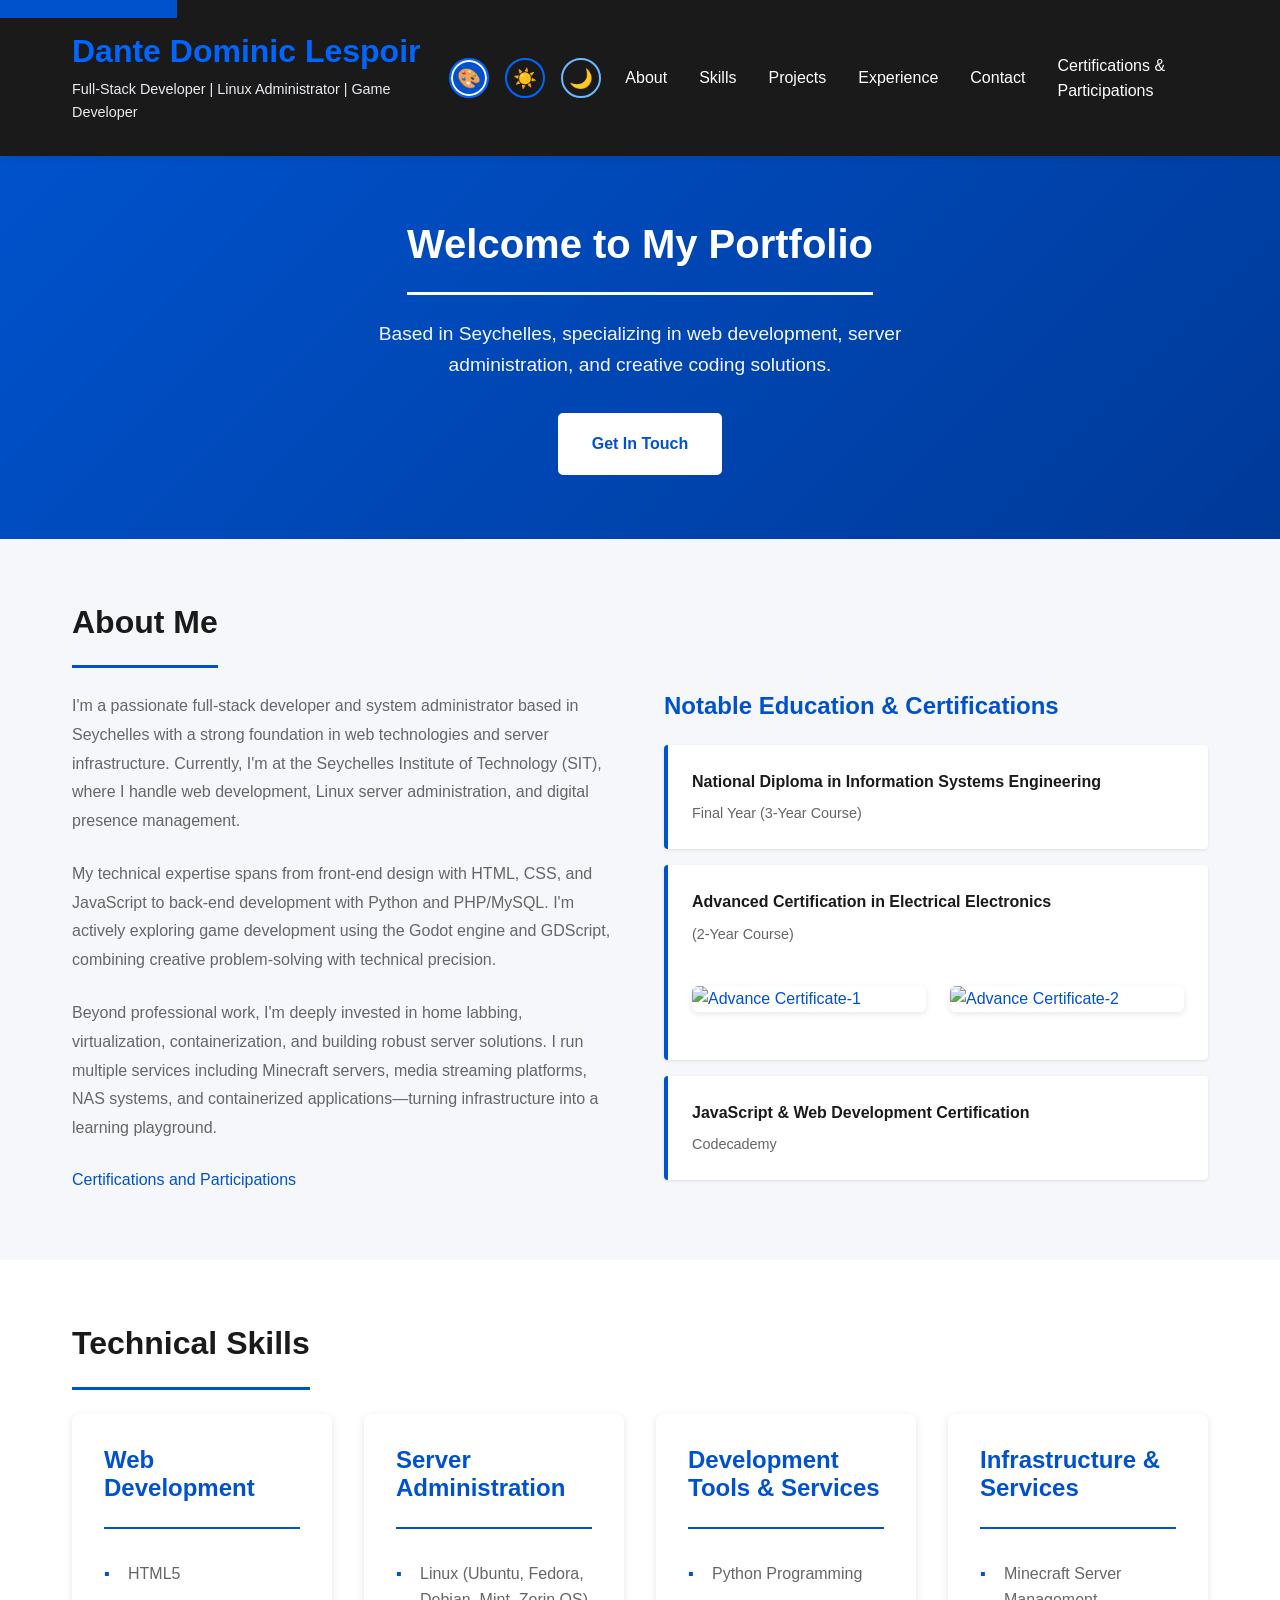
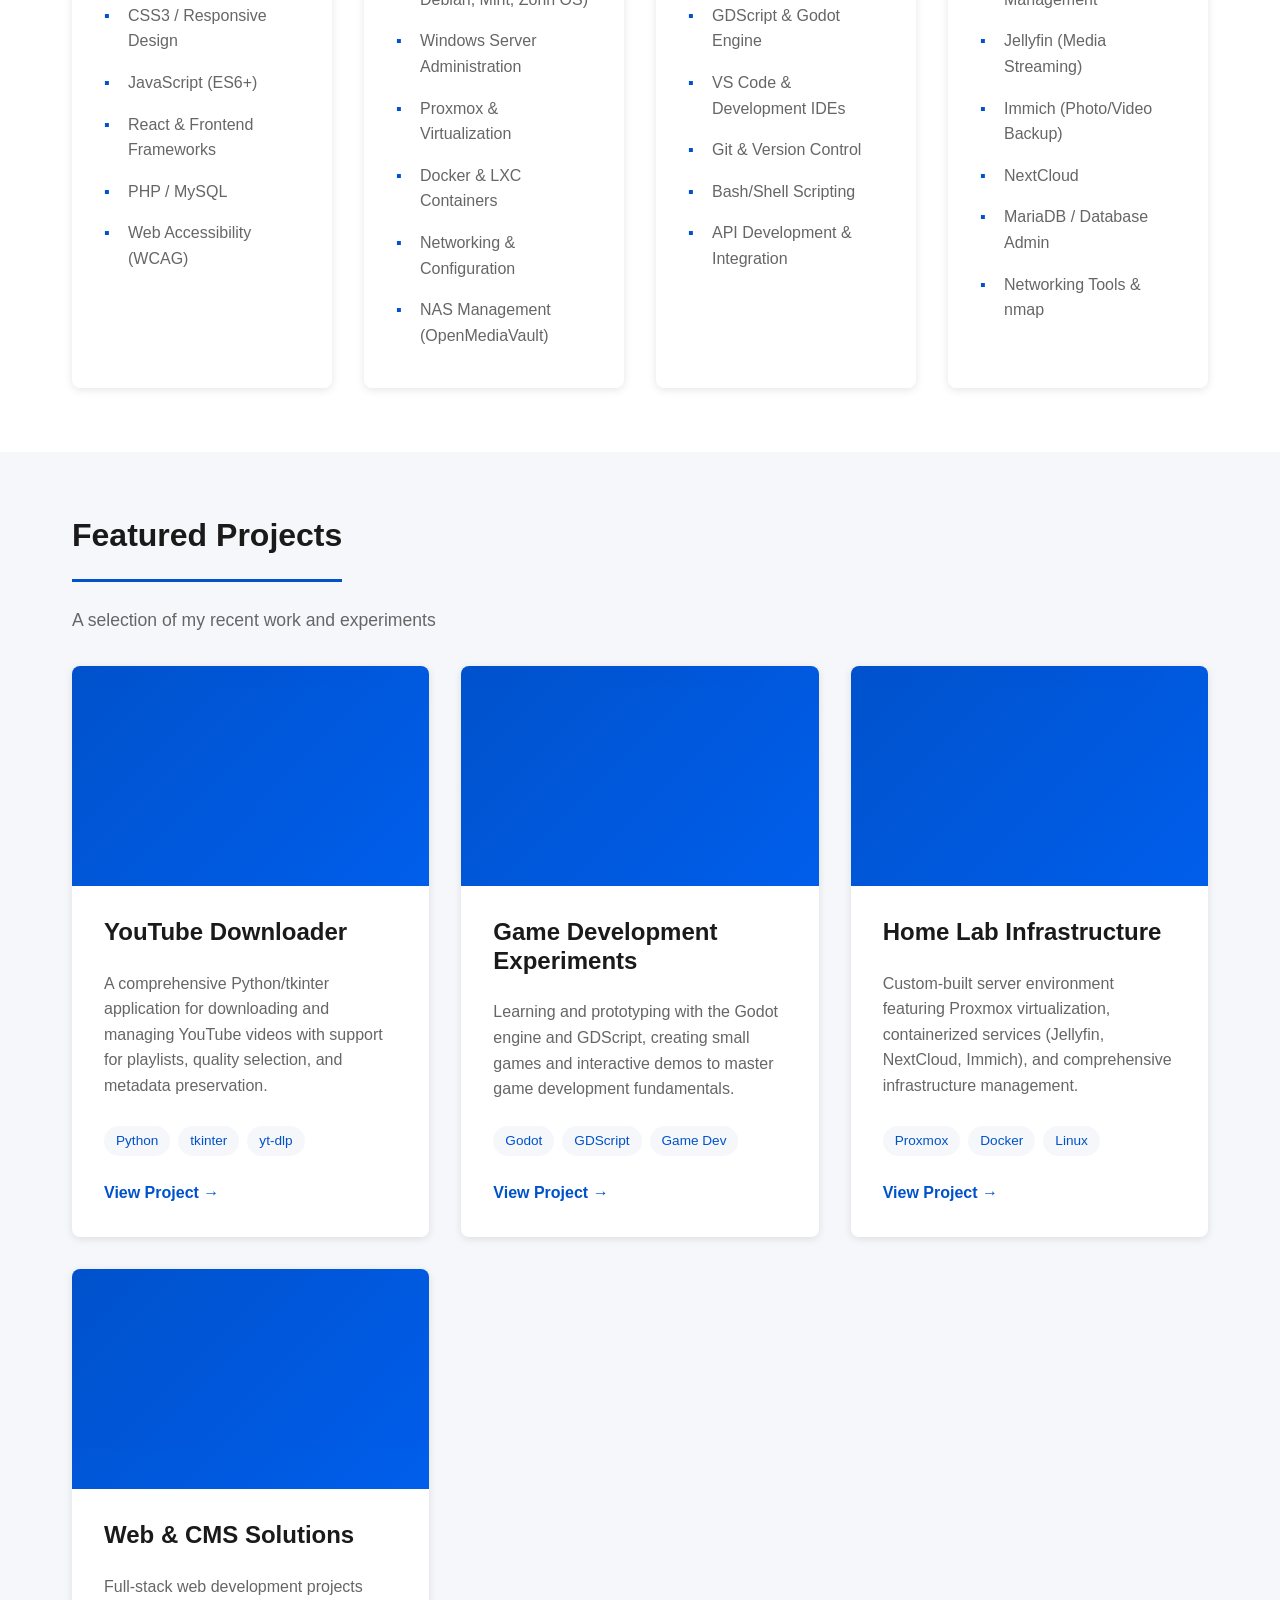
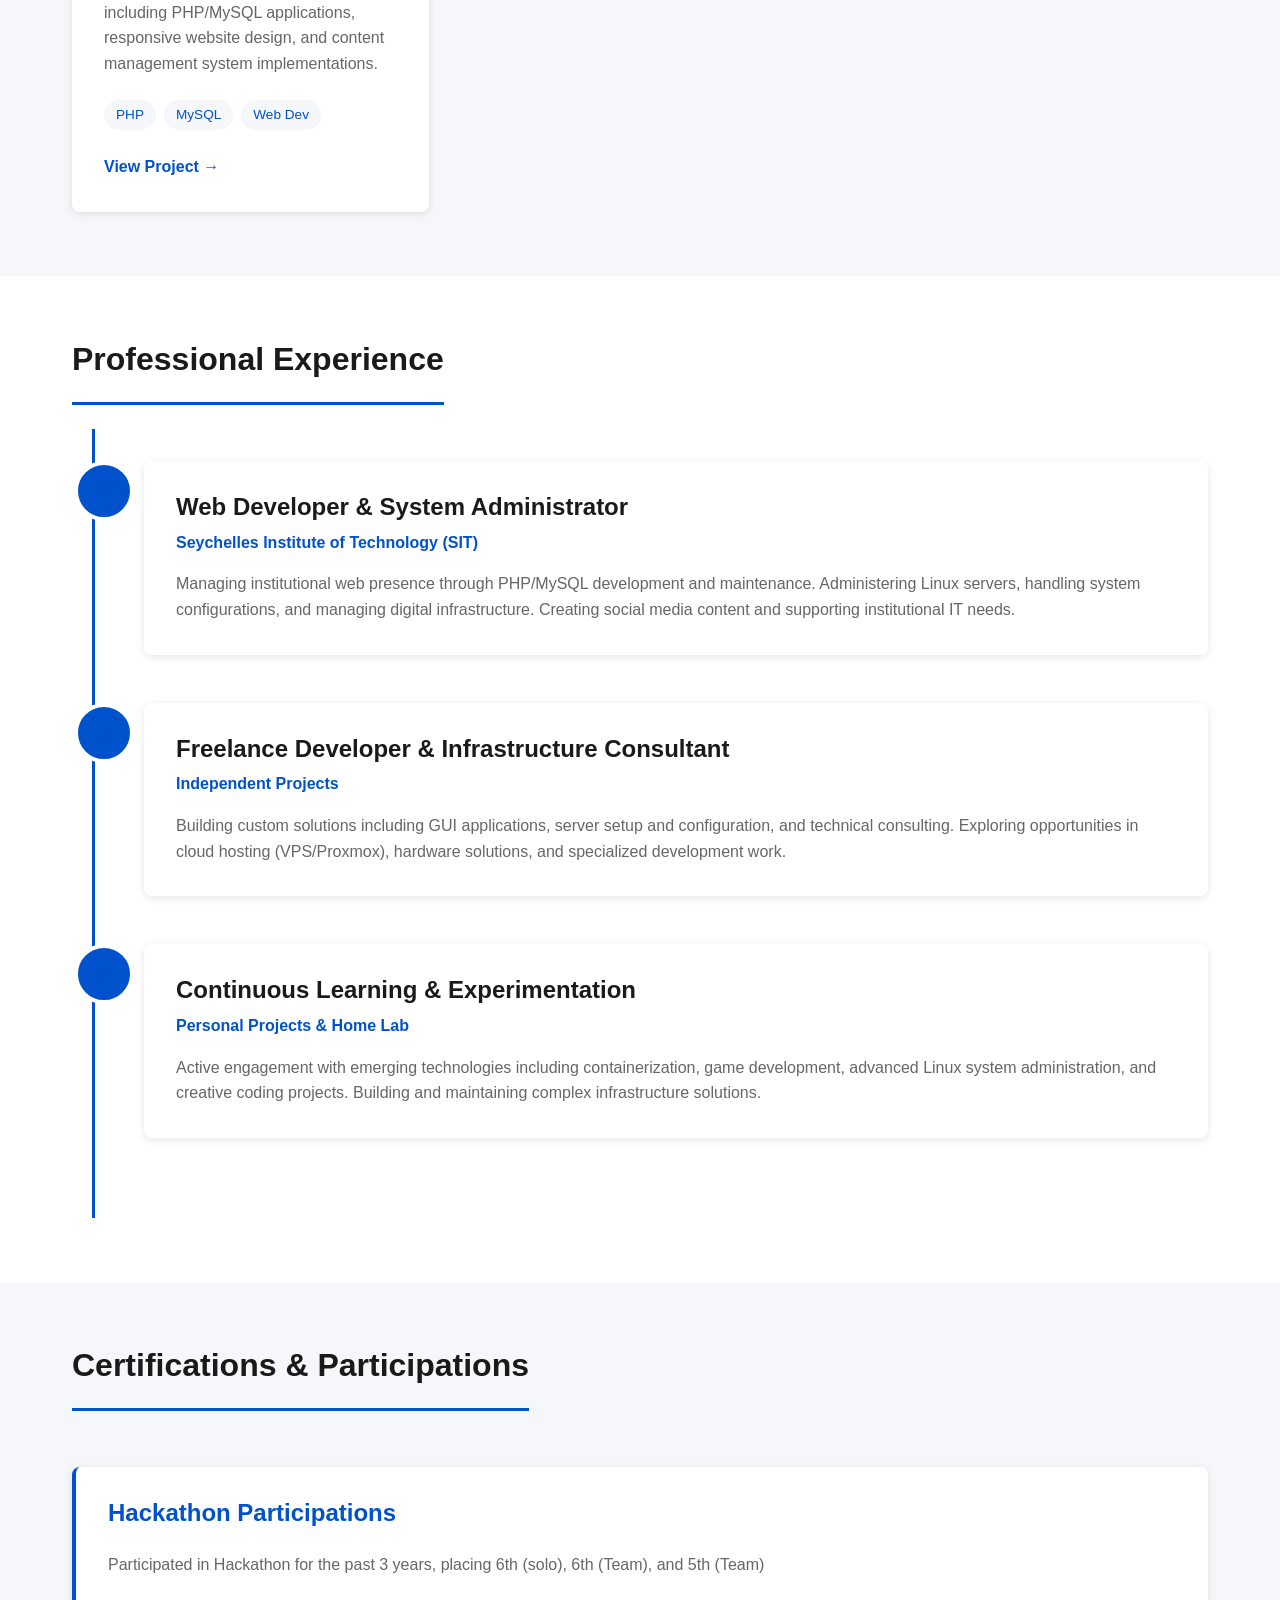
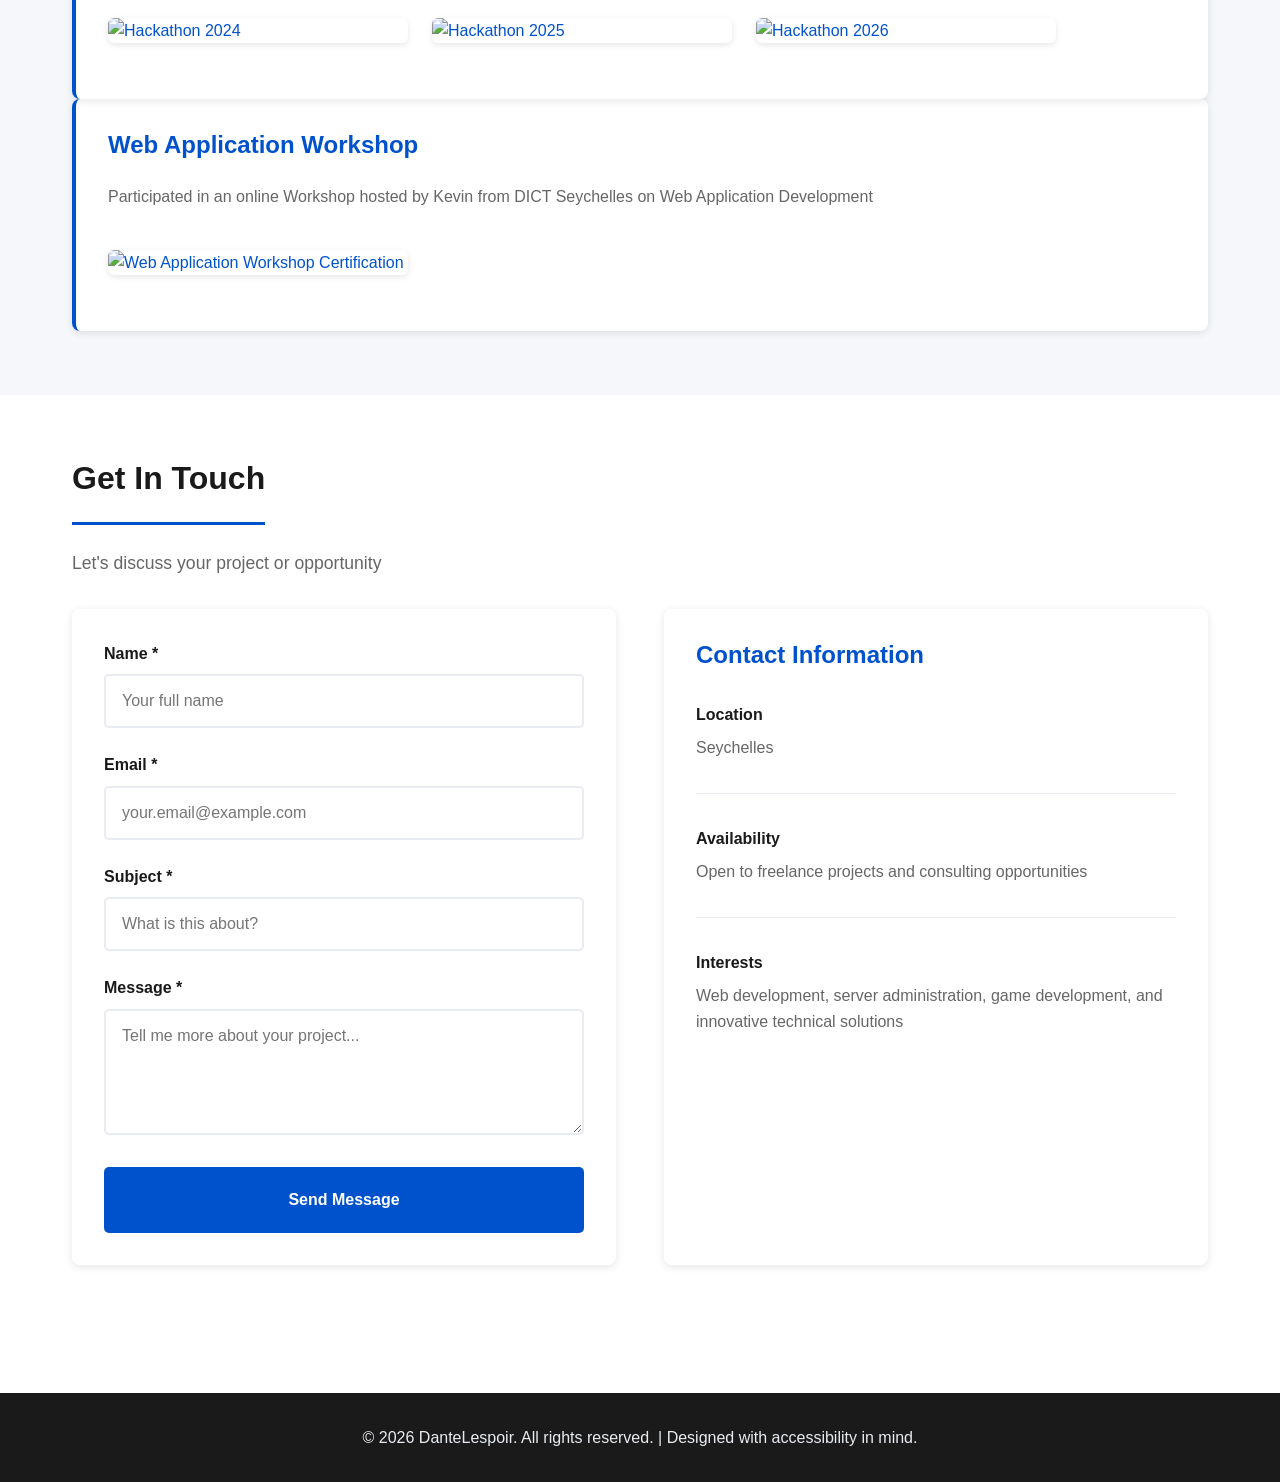
==== index.html @ 60e08147 "v3.3" ====
<!DOCTYPE html>
<html lang="en">

<head>
    <meta charset="UTF-8">
    <meta name="viewport" content="width=device-width, initial-scale=1.0">
    <meta name="description"
        content="Dante's Portfolio - Full-Stack Developer, Linux System Administrator, and Game Developer based in Seychelles">
    <meta name="theme-color" content="#0052CC">
    <title>Dante - Full-Stack Developer & System Administrator</title>
    <link rel="stylesheet" href="styles.css">
</head>

<body>
    <!-- Skip to main content link for accessibility -->
    <a href="#main-content" class="skip-to-main">Skip to main content</a>

    <header role="banner">
        <div class="header-container">
            <div class="logo-section">
                <h1>Dante Dominic Lespoir</h1>
                <p class="tagline">Full-Stack Developer | Linux Administrator | Game Developer</p>
            </div>
            
            <!-- Theme Switcher -->
            <div class="theme-switcher" role="group" aria-label="Theme switcher">
                <button class="theme-btn" data-theme="default" aria-label="Default theme" title="Default Theme">
                    🎨
                </button>
                <button class="theme-btn" data-theme="light" aria-label="Light theme" title="Light Theme">
                    ☀️
                </button>
                <button class="theme-btn" data-theme="dark" aria-label="Dark theme" title="Dark Theme">
                    🌙
                </button>
            </div>
            
            <nav role="navigation" aria-label="Main navigation">
                <button class="menu-toggle" aria-label="Toggle navigation menu" aria-expanded="false">
                    <span></span>
                    <span></span>
                    <span></span>
                </button>
                <ul class="nav-menu">
                    <li><a href="#about">About</a></li>
                    <li><a href="#skills">Skills</a></li>
                    <li><a href="#projects">Projects</a></li>
                    <li><a href="#experience">Experience</a></li>
                    <li><a href="#contact">Contact</a></li>
                    <li><a href="#c&p">Certifications & Participations</a></li>
                </ul>
            </nav>
        </div>
    </header>

    <main id="main-content" role="main">
        <!-- Hero Section -->
        <div>

            <section class="hero" aria-labelledby="hero-title">
                <!-- <div class="project-placeholder"><video src="/media/IMG_3151.mp4" autoplay muted loop></video></div> -->
                <div class="hero-content">
                    <h2 id="hero-title">Welcome to My Portfolio</h2>
                    <p>Based in Seychelles, specializing in web development, server administration, and creative coding
                        solutions.</p>
                    <a href="#contact" class="cta-button">Get In Touch</a>
                </div>
            </section>
        </div>

        <!-- About Section -->
        <section id="about" class="content-section" aria-labelledby="about-title">
            <div class="container">
                <h2 id="about-title">About Me</h2>
                <div class="about-grid">
                    <div class="about-text">
                        <p>
                            I'm a passionate full-stack developer and system administrator based in Seychelles with a
                            strong foundation in web technologies and server infrastructure. Currently, I'm at the
                            Seychelles Institute of Technology (SIT), where I handle web development, Linux server
                            administration, and digital presence management.
                        </p>

                        <p>
                            My technical expertise spans from front-end design with HTML, CSS, and JavaScript to
                            back-end development with Python and PHP/MySQL. I'm actively exploring game development
                            using the Godot engine and GDScript, combining creative problem-solving with technical
                            precision.
                        </p>
                        <p>
                            Beyond professional work, I'm deeply invested in home labbing, virtualization,
                            containerization, and building robust server solutions. I run multiple services including
                            Minecraft servers, media streaming platforms, NAS systems, and containerized
                            applications—turning infrastructure into a learning playground.
                        </p>

                        <a href="#c&p">Certifications and Participations </a>

                    </div>
                    <div class="credentials">
                        <h3>Notable Education & Certifications</h3>
                        <ul class="credential-list">
                            <li>
                                <span class="credential-title">National Diploma in Information Systems
                                    Engineering</span>
                                <span class="credential-status">Final Year (3-Year Course)</span>
                            </li>
                            <li>
                                <span class="credential-title">Advanced Certification in Electrical Electronics</span>
                                <span class="credential-status">(2-Year Course)</span>
                                <div class="credential-images">

                                    <a href="../Profolio//assets/Advance Certificate Electrical Electronics-1.png" target="_blank"><img
                                            src="../Profolio//assets/Advance Certificate Electrical Electronics-1.png"
                                            alt="Advance Certificate-1" class="credential-logo"></a>
                                    <a href="../Profolio//assets/Advance Certificate Electrical Electronics-2.png" target="_blank"><img
                                            src="../Profolio//assets/Advance Certificate Electrical Electronics-2.png"
            
                                            alt="Advance Certificate-2" class="credential-logo"></a>
                                </div>

                            </li>
                            <li>
                                <span class="credential-title">JavaScript & Web Development Certification</span>
                                <span class="credential-provider">Codecademy</span>

                            </li>
                        </ul>
                    </div>
                </div>
            </div>
        </section>

        <!-- Skills Section -->
        <section id="skills" class="content-section skills-section" aria-labelledby="skills-title">
            <div class="container">
                <h2 id="skills-title">Technical Skills</h2>
                <div class="skills-grid">
                    <div class="skill-category">
                        <h3>Web Development</h3>
                        <ul class="skill-list">
                            <li>HTML5</li>
                            <li>CSS3 / Responsive Design</li>
                            <li>JavaScript (ES6+)</li>
                            <li>React & Frontend Frameworks</li>
                            <li>PHP / MySQL</li>
                            <li>Web Accessibility (WCAG)</li>
                        </ul>
                    </div>
                    <div class="skill-category">
                        <h3>Server Administration</h3>
                        <ul class="skill-list">
                            <li>Linux (Ubuntu, Fedora, Debian, Mint, Zorin OS)</li>
                            <li>Windows Server Administration</li>
                            <li>Proxmox & Virtualization</li>
                            <li>Docker & LXC Containers</li>
                            <li>Networking & Configuration</li>
                            <li>NAS Management (OpenMediaVault)</li>
                        </ul>
                    </div>
                    <div class="skill-category">
                        <h3>Development Tools & Services</h3>
                        <ul class="skill-list">
                            <li>Python Programming</li>
                            <li>GDScript & Godot Engine</li>
                            <li>VS Code & Development IDEs</li>
                            <li>Git & Version Control</li>
                            <li>Bash/Shell Scripting</li>
                            <li>API Development & Integration</li>
                        </ul>
                    </div>
                    <div class="skill-category">
                        <h3>Infrastructure & Services</h3>
                        <ul class="skill-list">
                            <li>Minecraft Server Management</li>
                            <li>Jellyfin (Media Streaming)</li>
                            <li>Immich (Photo/Video Backup)</li>
                            <li>NextCloud</li>
                            <li>MariaDB / Database Admin</li>
                            <li>Networking Tools & nmap</li>
                        </ul>
                    </div>
                </div>
            </div>


        </section>

        <!-- Projects Section -->
        <section id="projects" class="content-section" aria-labelledby="projects-title">
            <div class="container">
                <h2 id="projects-title">Featured Projects</h2>
                <p class="section-subtitle">A selection of my recent work and experiments</p>
                <div class="project-grid">
                    <article class="project-card">
                        <div class="project-image">
                            <div class="project-placeholder"><video src="../Profolio/media/youtube_downloader (1).mp4" autoplay
                                    muted loop></video></div>
                        </div>
                        <div class="project-content">
                            <h3>YouTube Downloader</h3>
                            <p class="project-description">A comprehensive Python/tkinter application for downloading
                                and managing YouTube videos with support for playlists, quality selection, and metadata
                                preservation.</p>
                            <div class="project-tags">
                                <span class="tag">Python</span>
                                <span class="tag">tkinter</span>
                                <span class="tag">yt-dlp</span>
                            </div>
                            <a href="project-youtube-downloader.html" class="project-link">View Project →</a>
                        </div>
                    </article>

                    <article class="project-card">
                        <div class="project-image">
                            <div class="project-placeholder"><video src="../Profolio/media/godot (1).mp4" autoplay muted
                                    loop></video></div>
                        </div>
                        <div class="project-content">
                            <h3>Game Development Experiments</h3>
                            <p class="project-description">Learning and prototyping with the Godot engine and GDScript,
                                creating small games and interactive demos to master game development fundamentals.</p>
                            <div class="project-tags">
                                <span class="tag">Godot</span>
                                <span class="tag">GDScript</span>
                                <span class="tag">Game Dev</span>
                            </div>
                            <a href="project-game-development.html" class="project-link">View Project →</a>
                        </div>
                    </article>

                    <article class="project-card">
                        <div class="project-image">
                            <div class="project-placeholder"><video src="../Profolio/media/IMG_3151.mp4" autoplay muted
                                    loop></video></div>
                        </div>
                        <div class="project-content">
                            <h3>Home Lab Infrastructure</h3>
                            <p class="project-description">Custom-built server environment featuring Proxmox
                                virtualization, containerized services (Jellyfin, NextCloud, Immich), and comprehensive
                                infrastructure management.</p>
                            <div class="project-tags">
                                <span class="tag">Proxmox</span>
                                <span class="tag">Docker</span>
                                <span class="tag">Linux</span>
                            </div>
                            <a href="project-homelab.html" class="project-link">View Project →</a>
                        </div>
                    </article>

                    <article class="project-card">
                        <div class="project-image">
                            <div class="project-placeholder"><video src="../Profolio/media/Programming Final Unit Project (1).mp4"
                                    autoplay muted loop></video></div>
                        </div>
                        <div class="project-content">
                            <h3>Web & CMS Solutions</h3>
                            <p class="project-description">Full-stack web development projects including PHP/MySQL
                                applications, responsive website design, and content management system implementations.
                            </p>
                            <div class="project-tags">
                                <span class="tag">PHP</span>
                                <span class="tag">MySQL</span>
                                <span class="tag">Web Dev</span>
                            </div>
                            <a href="project-web-solutions.html" class="project-link">View Project →</a>
                        </div>
                    </article>
                </div>
            </div>
        </section>

        <!-- Experience Section -->
        <section id="experience" class="content-section experience-section" aria-labelledby="experience-title">
            <div class="container">
                <h2 id="experience-title">Professional Experience</h2>
                <div class="experience-timeline">
                    <div class="experience-item">
                        <div class="experience-marker"></div>
                        <div class="experience-content">
                            <h3>Web Developer & System Administrator</h3>
                            <p class="experience-org">Seychelles Institute of Technology (SIT)</p>
                            <p class="experience-description">
                                Managing institutional web presence through PHP/MySQL development and maintenance.
                                Administering Linux servers, handling system configurations, and managing digital
                                infrastructure. Creating social media content and supporting institutional IT needs.
                            </p>
                        </div>
                    </div>
                    <div class="experience-item">
                        <div class="experience-marker"></div>
                        <div class="experience-content">
                            <h3>Freelance Developer & Infrastructure Consultant</h3>
                            <p class="experience-org">Independent Projects</p>
                            <p class="experience-description">
                                Building custom solutions including GUI applications, server setup and configuration,
                                and technical consulting. Exploring opportunities in cloud hosting (VPS/Proxmox),
                                hardware solutions, and specialized development work.
                            </p>
                        </div>
                    </div>
                    <div class="experience-item">
                        <div class="experience-marker"></div>
                        <div class="experience-content">
                            <h3>Continuous Learning & Experimentation</h3>
                            <p class="experience-org">Personal Projects & Home Lab</p>
                            <p class="experience-description">
                                Active engagement with emerging technologies including containerization, game
                                development, advanced Linux system administration, and creative coding projects.
                                Building and maintaining complex infrastructure solutions.
                            </p>
                        </div>
                    </div>
                </div>
            </div>
        </section>

        <section id="c&p" class="content-section" aria-labelledby="cert-title">
            <div class="container">
                <h2 id="cert-title">Certifications & Participations</h2>
                <div class="credentials-section">
                    <div class="credential-item">
                        <h3>Hackathon Participations</h3>
                        <p class="credential-description">Participated in Hackathon for the past 3 years, placing 6th (solo), 6th (Team), and 5th (Team)</p>
                        <div class="credential-images-grid">
                            <a href="../Profolio/assets/Hackathon-1.png" target="_blank"><img
                                    src="../Profolio/assets/Hackathon-1.png" alt="Hackathon 2024" class="credential-logo"></a>
                            <a href="../Profolio/assets/Hackathon-2.png" target="_blank"><img
                                    src="../Profolio/assets/Hackathon-2.png" alt="Hackathon 2025" class="credential-logo"></a>
                            <a href="../Profolio/assets/Hackathon-3.png" target="_blank"><img 
                                rc="../Profolio/assets/Hackathon-3.png" alt="Hackathon 2026" class="credential-logo"></a>

                        </div>
                        </div>
                    </div>

                    <div class="credential-item">
                        <h3>Web Application Workshop</h3>
                        <p class="credential-description">Participated in an online Workshop hosted by Kevin from DICT Seychelles on Web Application Development</p>
                        <div class="credential-images-grid">
                            <a href="../Profolio/assets/Dante DICT.png" target="_blank"><img src="../Profolio/assets/Dante DICT.png" alt="Web Application Workshop Certification" class="credential-logo"></a>
                            
                        </div>
                    </div>
                </div>
            </div>
        </section>


        <!-- Contact Section -->
        <section id="contact" class="content-section contact-section" aria-labelledby="contact-title">
            <div class="container">
                <h2 id="contact-title">Get In Touch</h2>
                <p class="section-subtitle">Let's discuss your project or opportunity</p>
                <div class="contact-content">
                    <form class="contact-form" action="#" method="POST" aria-label="Contact form">
                        <div class="form-group">
                            <label for="name">Name <span aria-label="required">*</span></label>
                            <input type="text" id="name" name="name" required aria-required="true"
                                placeholder="Your full name">
                        </div>
                        <div class="form-group">
                            <label for="email">Email <span aria-label="required">*</span></label>
                            <input type="email" id="email" name="email" required aria-required="true"
                                placeholder="your.email@example.com">
                        </div>
                        <div class="form-group">
                            <label for="subject">Subject <span aria-label="required">*</span></label>
                            <input type="text" id="subject" name="subject" required aria-required="true"
                                placeholder="What is this about?">
                        </div>
                        <div class="form-group">
                            <label for="message">Message <span aria-label="required">*</span></label>
                            <textarea id="message" name="message" rows="5" required aria-required="true"
                                placeholder="Tell me more about your project..."></textarea>
                        </div>
                        <button type="submit" class="submit-button" aria-label="Send message">Send Message</button>
                    </form>
                    <div class="contact-info">
                        <h3>Contact Information</h3>
                        <div class="contact-item">
                            <span class="contact-label">Location</span>
                            <p>Seychelles</p>
                        </div>
                        <div class="contact-item">
                            <span class="contact-label">Availability</span>
                            <p>Open to freelance projects and consulting opportunities</p>
                        </div>
                        <div class="contact-item">
                            <span class="contact-label">Interests</span>
                            <p>Web development, server administration, game development, and innovative technical
                                solutions</p>
                        </div>
                    </div>
                </div>
            </div>
        </section>
    </main>

    <footer role="contentinfo">
        <div class="container">
            <p>&copy; 2026 DanteLespoir. All rights reserved. | Designed with accessibility in mind.</p>
        </div>
    </footer>

    <script src="script.js"></script>
</body>

</html>
---- styles.css ----
/* Color Scheme: White (70%), Blue (20%), Black (10%) */
:root {
    --color-white: #ffffff;
    --color-light-gray: #f5f7fa;
    --color-gray: #e8ecf1;
    --color-blue-primary: #0052CC;
    --color-blue-light: #0066FF;
    --color-blue-dark: #003a99;
    --color-black: #1a1a1a;
    --color-black-light: #333333;
    --color-text: #333333;
    --color-text-light: #666666;
    --color-accent: #0052CC;
    --color-border: #e8ecf1;
    --color-shadow: rgba(0, 0, 0, 0.1);
    
    /* Typography */
    --font-primary: -apple-system, BlinkMacSystemFont, 'Segoe UI', 'Roboto', 'Oxygen', 'Ubuntu', 'Cantarell', sans-serif;
    --font-mono: 'Courier New', monospace;
    
    /* Spacing */
    --spacing-xs: 0.5rem;
    --spacing-sm: 1rem;
    --spacing-md: 1.5rem;
    --spacing-lg: 2rem;
    --spacing-xl: 3rem;
    --spacing-xxl: 4rem;
    
    /* Sizing */
    --max-width: 1200px;
    
    /* Transitions */
    --transition: all 0.3s ease;
}

/* ============================================
   LIGHT THEME (White) - Explicit
   ============================================ */
[data-theme="light"] {
    --color-white: #ffffff;
    --color-light-gray: #f8f9fa;
    --color-gray: #e9ecef;
    --color-blue-primary: #0052CC;
    --color-blue-light: #0066FF;
    --color-blue-dark: #003a99;
    --color-black: #212529;
    --color-black-light: #495057;
    --color-text: #212529;
    --color-text-light: #6c757d;
    --color-accent: #0052CC;
    --color-border: #dee2e6;
    --color-shadow: rgba(0, 0, 0, 0.08);
}

/* ============================================
   DARK THEME (Black)
   ============================================ */
[data-theme="dark"] {
    --color-white: #1a1a1a;
    --color-light-gray: #2d2d2d;
    --color-gray: #3a3a3a;
    --color-blue-primary: #4d9fff;
    --color-blue-light: #6bbaff;
    --color-blue-dark: #0052CC;
    --color-black: #f5f5f5;
    --color-black-light: #e0e0e0;
    --color-text: #f5f5f5;
    --color-text-light: #b0b0b0;
    --color-accent: #4d9fff;
    --color-border: #404040;
    --color-shadow: rgba(0, 0, 0, 0.3);
}

/* Smooth theme transition */
* {
    transition: background-color 0.3s ease, color 0.3s ease, border-color 0.3s ease;
}

/* ============================================
   RESET & BASE STYLES
   ============================================ */

* {
    margin: 0;
    padding: 0;
    box-sizing: border-box;
}

html {
    scroll-behavior: smooth;
}

body {
    font-family: var(--font-primary);
    color: var(--color-text);
    background-color: var(--color-white);
    line-height: 1.6;
    font-size: 16px;
}

/* Accessibility */
.skip-to-main {
    position: absolute;
    top: -40px;
    left: 0;
    background: var(--color-blue-primary);
    color: white;
    padding: var(--spacing-sm);
    text-decoration: none;
    z-index: 100;
}

.skip-to-main:focus {
    top: 0;
}

/* ============================================
   TYPOGRAPHY
   ============================================ */

h1, h2, h3, h4, h5, h6 {
    color: var(--color-black);
    font-weight: 600;
    line-height: 1.2;
    margin-bottom: var(--spacing-md);
}

h1 {
    font-size: 2.5rem;
}

h2 {
    font-size: 2rem;
    border-bottom: 3px solid var(--color-blue-primary);
    padding-bottom: var(--spacing-md);
    display: inline-block;
}

h3 {
    font-size: 1.5rem;
}

h4 {
    font-size: 1.25rem;
}

p {
    margin-bottom: var(--spacing-md);
    color: var(--color-text);
}

a {
    color: var(--color-accent);
    text-decoration: none;
    transition: var(--transition);
}

a:hover {
    color: var(--color-blue-light);
    text-decoration: underline;
}

a:focus {
    outline: 2px solid var(--color-blue-primary);
    outline-offset: 2px;
}

/* ============================================
   CONTAINER & LAYOUT
   ============================================ */

.container {
    max-width: var(--max-width);
    margin: 0 auto;
    padding: 0 var(--spacing-lg);
}

/* ============================================
   HEADER & NAVIGATION
   ============================================ */

header {
    background-color: var(--color-black);
    color: var(--color-white);
    padding: var(--spacing-lg) 0;
    position: sticky;
    top: 0;
    z-index: 90;
    box-shadow: 0 2px 8px var(--color-shadow);
}

.header-container {
    max-width: var(--max-width);
    margin: 0 auto;
    padding: 0 var(--spacing-lg);
    display: flex;
    justify-content: space-between;
    align-items: center;
}

.logo-section h1 {
    color: var(--color-blue-light);
    font-size: 2rem;
    margin: 0;
}

.tagline {
    font-size: 0.9rem;
    color: var(--color-gray);
    margin: var(--spacing-xs) 0 0 0;
}

nav {
    display: flex;
    align-items: center;
}

.nav-menu {
    list-style: none;
    display: flex;
    gap: var(--spacing-lg);
    align-items: center;
}

.nav-menu a {
    color: var(--color-white);
    font-weight: 500;
    position: relative;
    transition: var(--transition);
}

.nav-menu a:hover {
    color: var(--color-blue-light);
    text-decoration: none;
}

.nav-menu a::after {
    content: '';
    position: absolute;
    bottom: -5px;
    left: 0;
    width: 0;
    height: 2px;
    background-color: var(--color-blue-light);
    transition: width 0.3s ease;
}

.nav-menu a:hover::after {
    width: 100%;
}

.menu-toggle {
    display: none;
    flex-direction: column;
    background: none;
    border: none;
    cursor: pointer;
    gap: 5px;
}

.menu-toggle span {
    width: 25px;
    height: 3px;
    background-color: var(--color-white);
    transition: var(--transition);
}

/* ============================================
   THEME SWITCHER
   ============================================ */

.theme-switcher {
    display: flex;
    align-items: center;
    gap: var(--spacing-sm);
    padding: 0 var(--spacing-md);
}

.theme-btn {
    background: transparent;
    border: 2px solid var(--color-blue-light);
    color: var(--color-white);
    width: 40px;
    height: 40px;
    border-radius: 50%;
    cursor: pointer;
    font-size: 1.2rem;
    display: flex;
    align-items: center;
    justify-content: center;
    transition: var(--transition);
    padding: 0;
    position: relative;
}

.theme-btn:hover {
    background-color: var(--color-blue-primary);
    transform: scale(1.1);
    box-shadow: 0 0 15px rgba(0, 82, 204, 0.4);
}

.theme-btn:focus {
    outline: 2px solid var(--color-white);
    outline-offset: 2px;
}

.theme-btn.active {
    background-color: var(--color-blue-primary);
    box-shadow: inset 0 0 0 2px var(--color-white);
}

/* ============================================
   HERO SECTION
   ============================================ */

.hero {
    background: linear-gradient(135deg, var(--color-blue-primary) 0%, var(--color-blue-dark) 100%);
    color: var(--color-white);
    padding: var(--spacing-xxl) var(--spacing-lg);
    text-align: center;
}

.hero-content h2 {
    color: var(--color-white);
    border-bottom: 3px solid var(--color-white);
    font-size: 2.5rem;
    margin-bottom: var(--spacing-md);
}

.hero-content p {
    color: var(--color-light-gray);
    font-size: 1.2rem;
    margin-bottom: var(--spacing-lg);
    max-width: 600px;
    margin-left: auto;
    margin-right: auto;
}

.cta-button {
    display: inline-block;
    background-color: var(--color-white);
    color: var(--color-blue-primary);
    padding: var(--spacing-sm) var(--spacing-lg);
    border-radius: 5px;
    font-weight: 600;
    transition: var(--transition);
    text-decoration: none;
    border: 2px solid var(--color-white);
}

.cta-button:hover {
    background-color: transparent;
    color: var(--color-white);
    text-decoration: none;
}

/* ============================================
   CONTENT SECTIONS
   ============================================ */

.content-section {
    padding: var(--spacing-xxl) var(--spacing-lg);
    background-color: var(--color-white);
}

.content-section:nth-child(even) {
    background-color: var(--color-light-gray);
}

.section-subtitle {
    color: var(--color-text-light);
    font-size: 1.1rem;
    margin-bottom: var(--spacing-lg);
}

/* ============================================
   ABOUT SECTION
   ============================================ */

.about-grid {
    display: grid;
    grid-template-columns: 1fr 1fr;
    gap: var(--spacing-xl);
    align-items: start;
}

.about-text p {
    margin-bottom: var(--spacing-md);
    color: var(--color-text-light);
    line-height: 1.8;
}

.credentials h3 {
    color: var(--color-blue-primary);
    margin-bottom: var(--spacing-md);
}

.credential-list {
    list-style: none;
}

.credential-list li {
    background-color: var(--color-white);
    padding: var(--spacing-md);
    margin-bottom: var(--spacing-sm);
    border-left: 4px solid var(--color-blue-primary);
    border-radius: 4px;
    box-shadow: 0 1px 3px var(--color-shadow);
}

.credential-title {
    display: block;
    font-weight: 600;
    color: var(--color-black);
    margin-bottom: var(--spacing-xs);
}

.credential-status,
.credential-provider {
    display: block;
    font-size: 0.9rem;
    color: var(--color-text-light);
}

/* ============================================
   SKILLS SECTION
   ============================================ */

.skills-grid {
    display: grid;
    grid-template-columns: repeat(auto-fit, minmax(250px, 1fr));
    gap: var(--spacing-lg);
}

.skill-category {
    background-color: var(--color-white);
    padding: var(--spacing-lg);
    border-radius: 8px;
    box-shadow: 0 2px 8px var(--color-shadow);
    transition: var(--transition);
}

.skill-category:hover {
    transform: translateY(-5px);
    box-shadow: 0 8px 16px var(--color-shadow);
}

.skill-category h3 {
    color: var(--color-blue-primary);
    border-bottom: 2px solid var(--color-blue-primary);
    padding-bottom: var(--spacing-md);
    margin-bottom: var(--spacing-md);
}

.skill-list {
    list-style: none;
}

.skill-list li {
    padding: var(--spacing-xs) 0;
    position: relative;
    padding-left: var(--spacing-md);
    color: var(--color-text-light);
}

.skill-list li::before {
    content: '▪';
    position: absolute;
    left: 0;
    color: var(--color-blue-primary);
    font-weight: bold;
}

/* ============================================
   PROJECTS SECTION
   ============================================ */

.project-grid {
    display: grid;
    grid-template-columns: repeat(auto-fill, minmax(300px, 1fr));
    gap: var(--spacing-lg);
    margin-top: var(--spacing-lg);
}

.project-card {
    background-color: var(--color-white);
    border-radius: 8px;
    overflow: hidden;
    box-shadow: 0 2px 8px var(--color-shadow);
    transition: var(--transition);
    display: flex;
    flex-direction: column;
    
}

.project-card:hover {
    transform: translateY(-8px);
    box-shadow: 0 12px 24px var(--color-shadow);
}

.project-image {
    background: linear-gradient(135deg, var(--color-blue-primary) 0%, var(--color-blue-light) 100%);
    height: 360px;
    min-width: 720px;
    display: flex;
    align-items: center;
    justify-content: center;
    overflow: hidden;
}

.project-placeholder {
    font-size: 4rem;
    opacity: 0.8;
}

.project-content {
    padding: var(--spacing-lg);
    flex-grow: 1;
    display: flex;
    flex-direction: column;
}

.project-content h3 {
    color: var(--color-black);
    margin-bottom: var(--spacing-md);
    border: none;
    padding: 0;
}

.project-description {
    color: var(--color-text-light);
    margin-bottom: var(--spacing-md);
    flex-grow: 1;
}

.project-tags {
    display: flex;
    gap: var(--spacing-xs);
    flex-wrap: wrap;
    margin-bottom: var(--spacing-md);
}

.tag {
    background-color: var(--color-light-gray);
    color: var(--color-blue-primary);
    padding: 4px 12px;
    border-radius: 20px;
    font-size: 0.85rem;
    font-weight: 500;
}

.project-link {
    color: var(--color-blue-primary);
    font-weight: 600;
    display: inline-flex;
    align-items: center;
    transition: var(--transition);
}

.project-link:hover {
    color: var(--color-blue-light);
}

/* ============================================
   RESPONSIVE SHOWCASE VIDEOS & IMAGES
   ============================================ */

.project-image {
    background: linear-gradient(135deg, var(--color-blue-primary) 0%, var(--color-blue-light) 100%);
    height: 220px; /* Adjusted to look clean and uniform in grids */
    width: 100%;
    display: flex;
    align-items: center;
    justify-content: center;
    overflow: hidden;
    position: relative;
}

.project-placeholder {
    width: 100%;
    height: 100%;
    display: flex;
    align-items: center;
    justify-content: center;
}

.project-placeholder video {
    width: 100%;
    height: 100%;
    object-fit: cover; /* Crops tightly inside the card container without distortion */
    display: block;
}

/* Ensure credentials or certification images don't overflow */
.credential-logo {
    max-width: 100%;
    height: auto;
    margin-top: var(--spacing-sm);
    border-radius: 4px;
}

/* ============================================
   EXPERIENCE SECTION
   ============================================ */

.experience-timeline {
    position: relative;
    padding: var(--spacing-lg) 0;
    padding-left: var(--spacing-lg);
}

.experience-timeline::before {
    content: '';
    position: absolute;
    left: 20px;
    top: 0;
    bottom: 0;
    width: 3px;
    background-color: var(--color-blue-primary);
}

.experience-item {
    display: flex;
    align-items: flex-start;
    gap: var(--spacing-lg);
    margin-bottom: var(--spacing-xl);
    position: relative;
    margin-left: 40px;
}

.experience-marker {
    width: 60px;
    height: 60px;
    min-width: 60px;
    border-radius: 50%;
    background-color: var(--color-blue-primary);
    border: 4px solid var(--color-white);
    position: absolute;
    left: -70px;
    top: 0;
    display: flex;
    align-items: center;
    justify-content: center;
    flex-shrink: 0;
}

.experience-content {
    background-color: var(--color-white);
    padding: var(--spacing-lg);
    border-radius: 8px;
    box-shadow: 0 2px 8px var(--color-shadow);
    flex-grow: 1;
    min-width: 0;
}

.experience-content h3 {
    color: var(--color-black);
    margin-bottom: var(--spacing-xs);
    border: none;
}

.experience-org {
    color: var(--color-blue-primary);
    font-weight: 600;
    margin-bottom: var(--spacing-sm);
}

.experience-description {
    color: var(--color-text-light);
    margin: 0;
}

/* ============================================
   CONTACT SECTION
   ============================================ */

.contact-content {
    display: grid;
    grid-template-columns: 1fr 1fr;
    gap: var(--spacing-xl);
    margin-top: var(--spacing-lg);
}

.contact-form {
    background-color: var(--color-white);
    padding: var(--spacing-lg);
    border-radius: 8px;
    box-shadow: 0 2px 8px var(--color-shadow);
}

.form-group {
    margin-bottom: var(--spacing-md);
}

.form-group label {
    display: block;
    margin-bottom: var(--spacing-xs);
    font-weight: 600;
    color: var(--color-black);
}

.form-group input,
.form-group textarea {
    width: 100%;
    padding: var(--spacing-sm);
    border: 2px solid var(--color-border);
    border-radius: 5px;
    font-family: var(--font-primary);
    font-size: 1rem;
    transition: var(--transition);
}

.form-group input:focus,
.form-group textarea:focus {
    outline: none;
    border-color: var(--color-blue-primary);
    box-shadow: 0 0 0 3px rgba(0, 82, 204, 0.1);
}

.submit-button {
    background-color: var(--color-blue-primary);
    color: var(--color-white);
    padding: var(--spacing-md) var(--spacing-lg);
    border: none;
    border-radius: 5px;
    font-weight: 600;
    cursor: pointer;
    font-size: 1rem;
    transition: var(--transition);
    width: 100%;
}

.submit-button:hover {
    background-color: var(--color-blue-light);
    transform: translateY(-2px);
    box-shadow: 0 4px 12px var(--color-shadow);
}

.submit-button:focus {
    outline: 2px solid var(--color-blue-primary);
    outline-offset: 2px;
}

.contact-info {
    background-color: var(--color-white);
    padding: var(--spacing-lg);
    border-radius: 8px;
    box-shadow: 0 2px 8px var(--color-shadow);
}

.contact-info h3 {
    color: var(--color-blue-primary);
    margin-bottom: var(--spacing-lg);
    border: none;
}

.contact-item {
    margin-bottom: var(--spacing-lg);
    padding-bottom: var(--spacing-lg);
    border-bottom: 1px solid var(--color-border);
}

.contact-item:last-child {
    border-bottom: none;
}

.contact-label {
    display: block;
    font-weight: 600;
    color: var(--color-black);
    margin-bottom: var(--spacing-xs);
}

.contact-item p {
    color: var(--color-text-light);
    margin: 0;
}

/* ============================================
   FOOTER
   ============================================ */

footer {
    background-color: var(--color-black);
    color: var(--color-white);
    padding: var(--spacing-lg);
    text-align: center;
    margin-top: var(--spacing-xxl);
}

footer p {
    margin: 0;
    color: var(--color-gray);
}

/* ============================================
   RESPONSIVE MEDIA (Images & Videos)
   ============================================ */

/* Responsive Images */
img {
    max-width: 100%;
    height: auto;
    display: block;
}

/* Video Container for Responsive Videos */
.video-container {
    position: relative;
    width: 100%;
    padding-bottom: 56.25%; /* 16:9 aspect ratio */
    height: 0;
    overflow: hidden;
    border-radius: 8px;
    box-shadow: 0 2px 8px var(--color-shadow);
    margin-bottom: var(--spacing-lg);
}

.video-container video,
.video-container iframe {
    position: absolute;
    top: 0;
    left: 0;
    width: 100%;
    height: 100%;
    border: none;
}

/* Responsive credential images */
.credential-images,
.credential-images-grid {
    display: flex;
    flex-wrap: wrap;
    gap: var(--spacing-md);
    margin: var(--spacing-md) 0;
}

.credential-images a,
.credential-images-grid a {
    flex: 1;
    min-width: 200px;
    max-width: 300px;
    display: block;
}

/* ========================================
   CERTIFICATE ORIENTATION VARIANTS
   ======================================== */

/* PORTRAIT ORIENTATION (8.5 x 11 / A4) */
.credential-images.portrait,
.credential-images-grid.portrait {
    display: flex;
    flex-wrap: wrap;
    gap: var(--spacing-md);
    margin: var(--spacing-md) 0;
}

.credential-images.portrait a,
.credential-images-grid.portrait a {
    flex: 0 1 auto;
    width: 200px;           /* Width for portrait */
    aspect-ratio: 0.77;     /* 8.5:11 ratio (portrait) */
    display: block;
    overflow: hidden;
    border-radius: 6px;
}

.credential-images.portrait img,
.credential-images-grid.portrait img {
    width: 100%;
    height: 100%;
    object-fit: cover;      /* Fill container, may crop */
}

/* LANDSCAPE ORIENTATION (11 x 8.5 / A4 Landscape) */
.credential-images.landscape,
.credential-images-grid.landscape {
    display: flex;
    flex-wrap: wrap;
    gap: var(--spacing-md);
    margin: var(--spacing-md) 0;
    justify-content: center;
}

.credential-images.landscape a,
.credential-images-grid.landscape a {
    flex: 0 1 auto;
    width: 350px;           /* Width for landscape */
    aspect-ratio: 1.3;      /* 11:8.5 ratio (landscape) */
    display: block;
    overflow: hidden;
    border-radius: 6px;
}

.credential-images.landscape img,
.credential-images-grid.landscape img {
    width: 100%;
    height: 100%;
    object-fit: cover;      /* Fill container, may crop */
}

/* ========================================
   ALTERNATIVE: FLEXIBLE SIZING
   ======================================== */

/* Larger Portrait Certificates */
.credential-images.portrait-large,
.credential-images-grid.portrait-large {
    display: flex;
    flex-wrap: wrap;
    gap: var(--spacing-md);
    margin: var(--spacing-md) 0;
    justify-content: center;
}

.credential-images.portrait-large a,
.credential-images-grid.portrait-large a {
    flex: 0 1 auto;
    width: 280px;           /* Larger width */
    aspect-ratio: 0.77;     /* 8.5:11 ratio */
    display: block;
    overflow: hidden;
    border-radius: 6px;
}

.credential-images.portrait-large img,
.credential-images-grid.portrait-large img {
    width: 100%;
    height: 100%;
    object-fit: cover;
}

/* Larger Landscape Certificates */
.credential-images.landscape-large,
.credential-images-grid.landscape-large {
    display: flex;
    flex-wrap: wrap;
    gap: var(--spacing-md);
    margin: var(--spacing-md) 0;
    justify-content: center;
}

.credential-images.landscape-large a,
.credential-images-grid.landscape-large a {
    flex: 0 1 auto;
    width: 420px;           /* Larger width */
    aspect-ratio: 1.3;      /* 11:8.5 ratio */
    display: block;
    overflow: hidden;
    border-radius: 6px;
}

.credential-images.landscape-large img,
.credential-images-grid.landscape-large img {
    width: 100%;
    height: 100%;
    object-fit: cover;
}

.credential-logo {
    width: 100%;
    height: auto;
    border-radius: 6px;
    box-shadow: 0 2px 6px var(--color-shadow);
    transition: var(--transition);
}

.credential-logo:hover {
    transform: scale(1.02);
    box-shadow: 0 4px 12px var(--color-shadow);
}

/* Credentials Section */
.credentials-section {
    display: grid;
    grid-template-columns: repeat(auto-fit, minmax(300px, 1fr));
    gap: var(--spacing-lg);
    margin-top: var(--spacing-lg);
}

.credential-item {
    background-color: var(--color-white);
    padding: var(--spacing-lg);
    border-radius: 8px;
    box-shadow: 0 2px 8px var(--color-shadow);
    border-left: 4px solid var(--color-blue-primary);
    transition: var(--transition);
}

.credential-item:hover {
    transform: translateY(-5px);
    box-shadow: 0 8px 16px var(--color-shadow);
}

.credential-item h3 {
    color: var(--color-blue-primary);
    border: none;
    margin-bottom: var(--spacing-md);
}

.credential-description {
    color: var(--color-text-light);
    margin-bottom: var(--spacing-md) !important;
}

/* ============================================
   RESPONSIVE DESIGN
   ============================================ */

@media (max-width: 768px) {
    .header-container {
        flex-direction: column;
        gap: var(--spacing-md);
    }

    .menu-toggle {
        display: flex;
    }

    .theme-switcher {
        order: -1;
        gap: var(--spacing-xs);
        padding: 0 var(--spacing-sm);
    }

    .theme-btn {
        width: 36px;
        height: 36px;
        font-size: 1rem;
    }

    .nav-menu {
        display: none;
        position: absolute;
        top: 100%;
        left: 0;
        right: 0;
        flex-direction: column;
        gap: 0;
        background-color: var(--color-black-light);
        padding: var(--spacing-lg);
        z-index: 80;
    }

    .nav-menu.active {
        display: flex;
    }

    .nav-menu li {
        width: 100%;
    }

    .nav-menu a {
        display: block;
        padding: var(--spacing-md) 0;
    }

    .hero-content h2 {
        font-size: 2rem;
    }

    .about-grid {
        grid-template-columns: 1fr;
    }

    .skills-grid {
        grid-template-columns: 1fr;
    }

    .project-grid {
        grid-template-columns: 1fr;
    }

    .contact-content {
        grid-template-columns: 1fr;
    }

    .experience-timeline {
        padding-left: var(--spacing-md);
    }

    .experience-timeline::before {
        left: 10px;
    }

    .experience-item {
        gap: var(--spacing-md);
        margin-left: 20px;
    }

    .experience-marker {
        width: 35px;
        height: 35px;
        border-width: 3px;
        left: -50px;
        font-size: 0.8rem;
    }

    .experience-content {
        padding: var(--spacing-md);
    }

    .credentials-section {
        grid-template-columns: 1fr;
    }

    .credential-images,
    .credential-images-grid {
        flex-direction: row;
        gap: var(--spacing-md);
    }

    .credential-images.portrait a,
    .credential-images-grid.portrait a {
        width: 160px;
        aspect-ratio: 0.77;
    }

    .credential-images.landscape a,
    .credential-images-grid.landscape a {
        width: 280px;
        aspect-ratio: 1.3;
    }

    .credential-images.portrait-large a,
    .credential-images-grid.portrait-large a {
        width: 200px;
        aspect-ratio: 0.77;
    }

    .credential-images.landscape-large a,
    .credential-images-grid.landscape-large a {
        width: 320px;
        aspect-ratio: 1.3;
    }

    h1 {
        font-size: 2rem;
    }

    h2 {
        font-size: 1.5rem;
    }
}

@media (max-width: 480px) {
    .container {
        padding: 0 var(--spacing-sm);
    }

    .header-container {
        padding: 0 var(--spacing-sm);
    }

    .project-card,
    .skill-category,
    .contact-form {
        padding: var(--spacing-md);
    }

    h1 {
        font-size: 1.5rem;
    }

    h2 {
        font-size: 1.25rem;
    }

    .nav-menu {
        padding: var(--spacing-md);
    }

    .project-image {
        height: 150px;
    }

    .project-placeholder {
        font-size: 3rem;
    }

    .experience-timeline {
        padding-left: 0;
    }

    .experience-timeline::before {
        left: 5px;
    }

    .experience-item {
        gap: var(--spacing-sm);
        margin-left: 15px;
    }

    .experience-marker {
        width: 30px;
        height: 30px;
        left: -45px;
    }

    .experience-content {
        padding: var(--spacing-md);
    }

    .credential-images a,
    .credential-images-grid a {
        min-width: 100%;
        max-width: 100%;
    }

    .video-container {
        padding-bottom: 56.25%;
    }
}

/* ============================================
   PRINT STYLES
   ============================================ */

@media print {
    body {
        background-color: var(--color-white);
    }

    header, footer {
        background-color: var(--color-light-gray);
    }

    a {
        color: var(--color-text);
    }
}
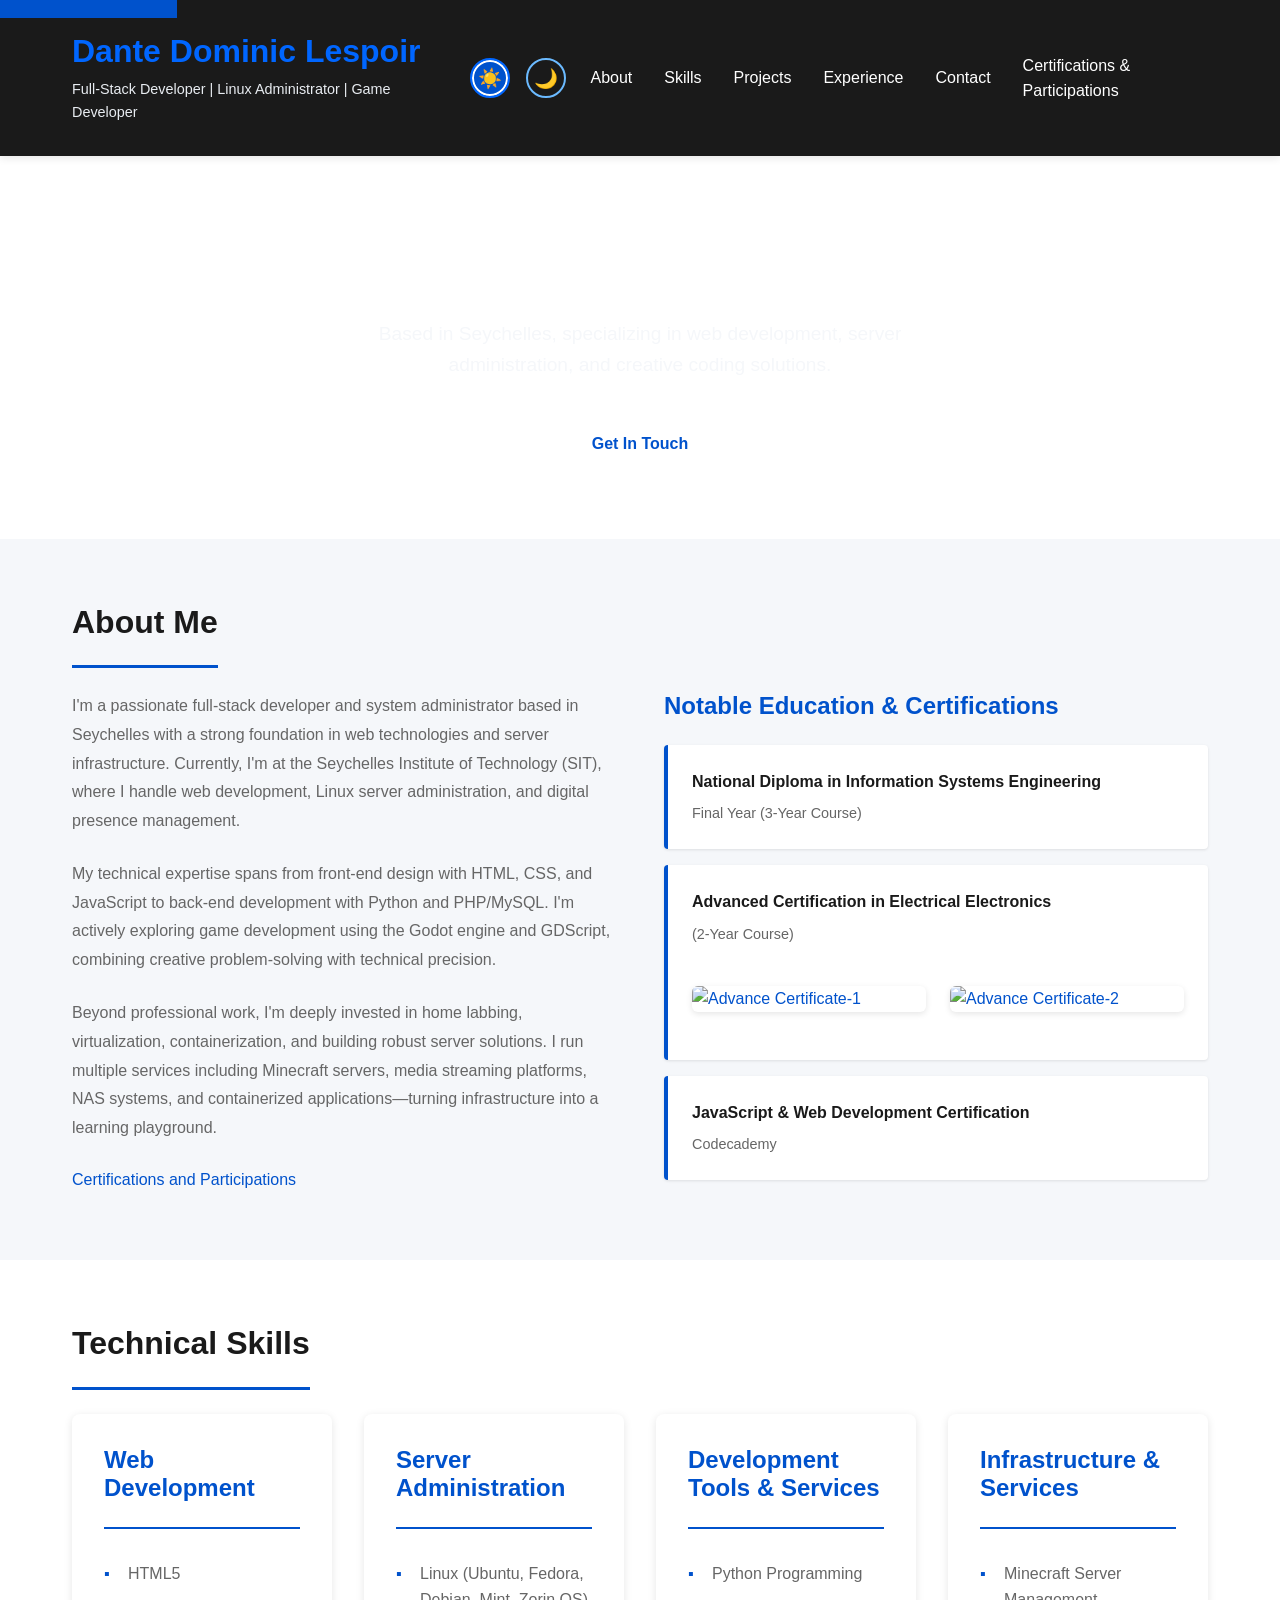
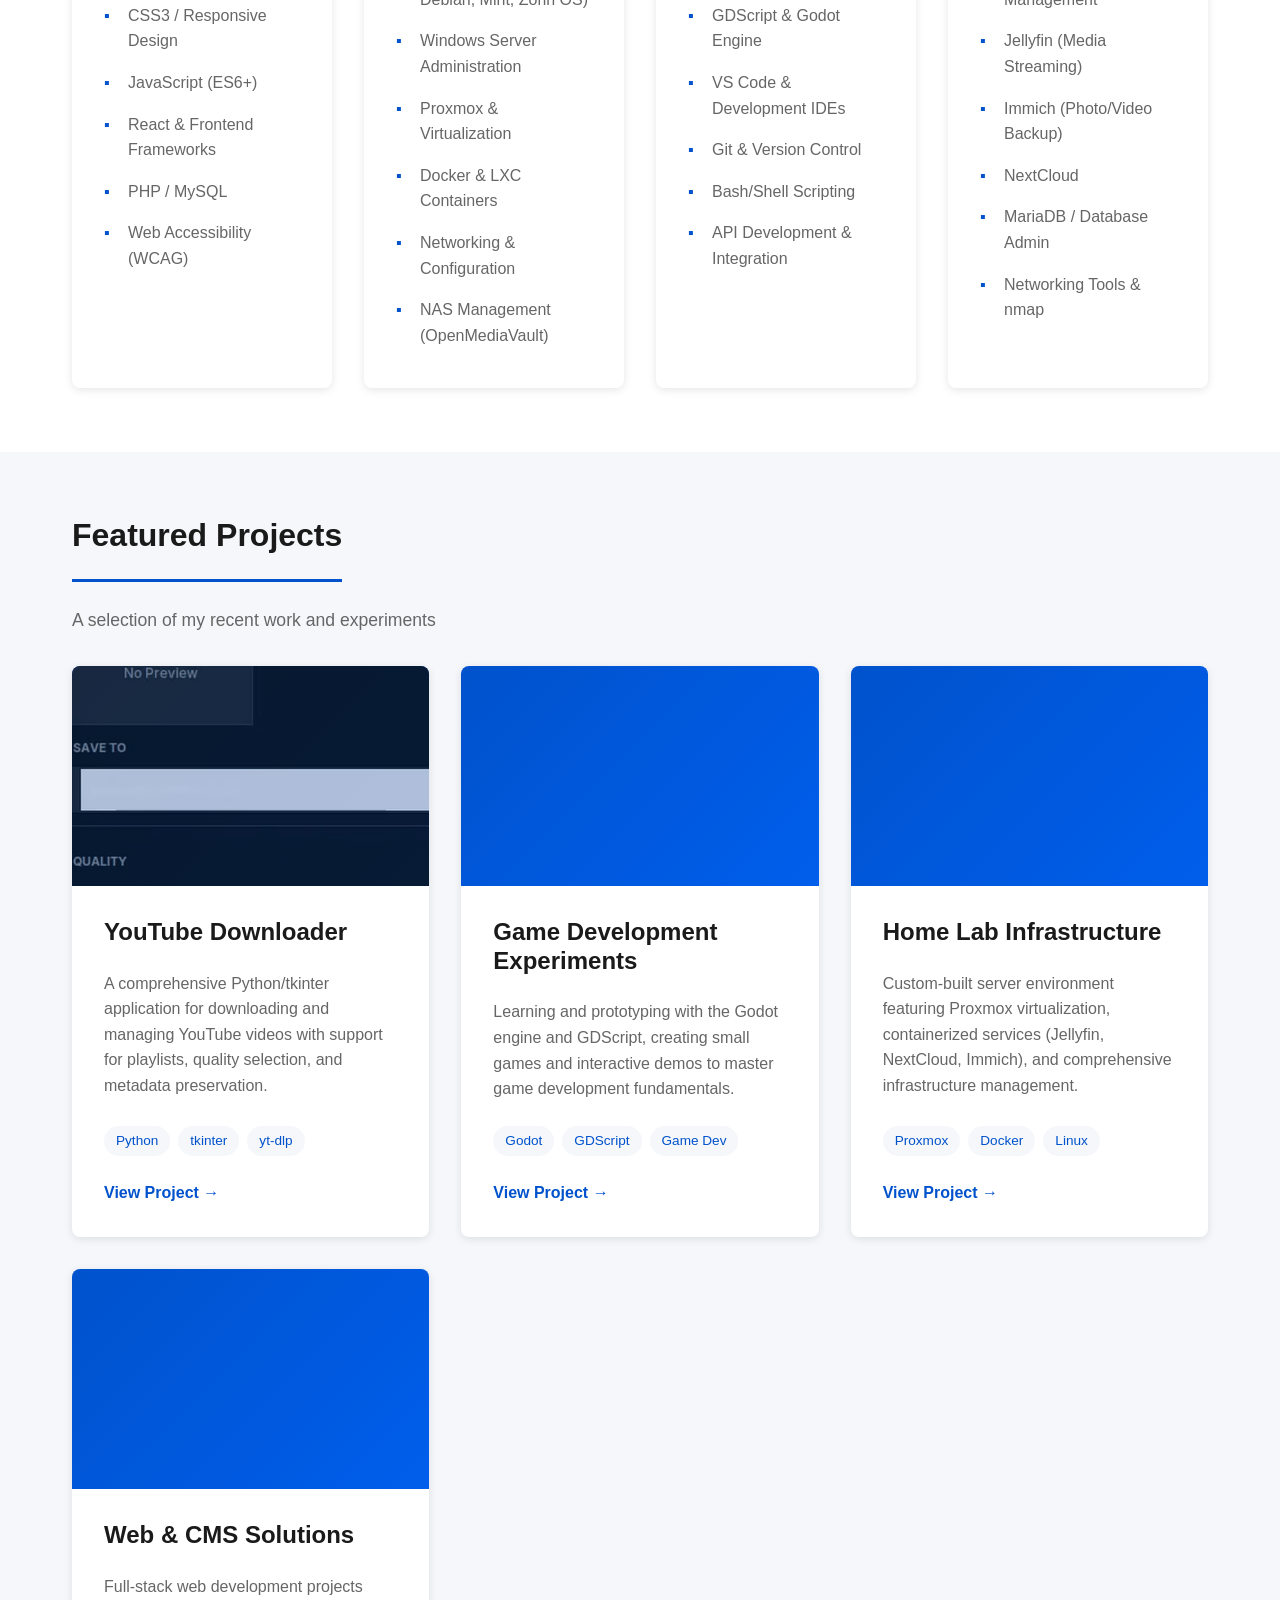
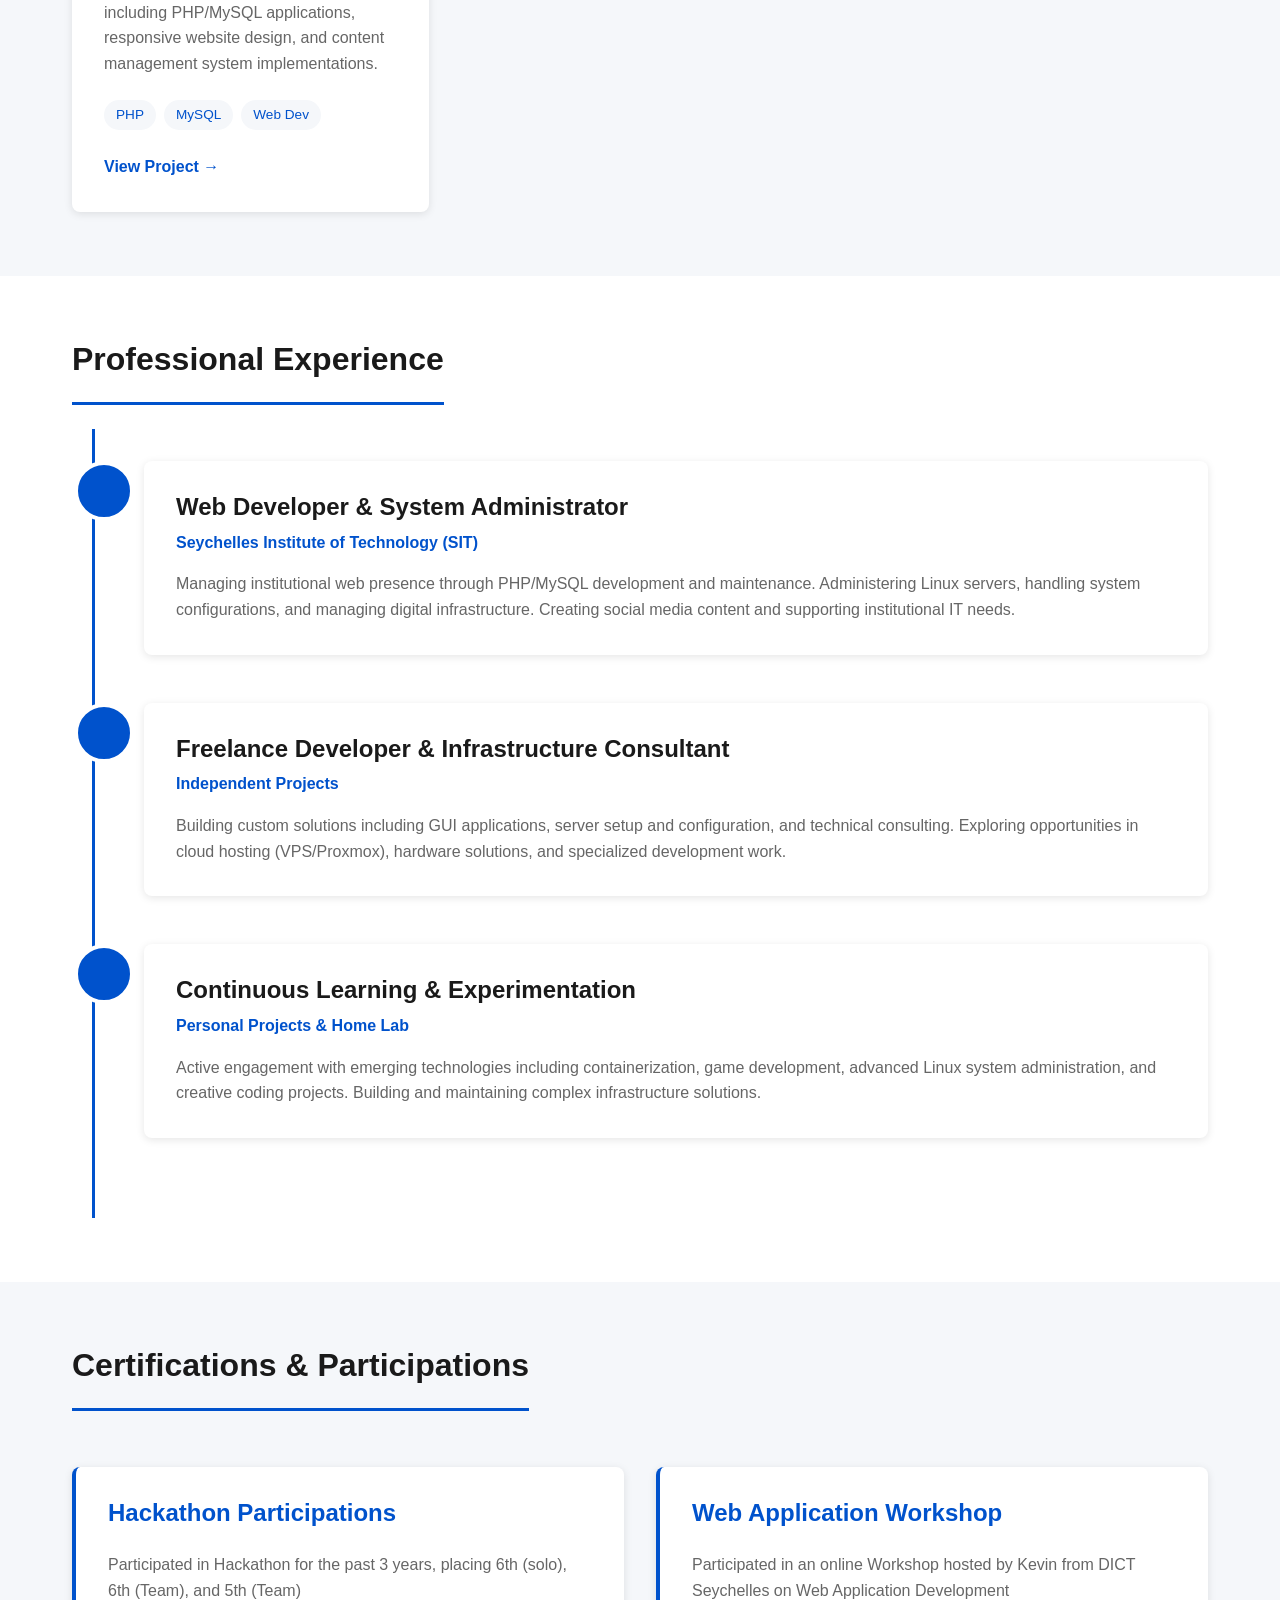
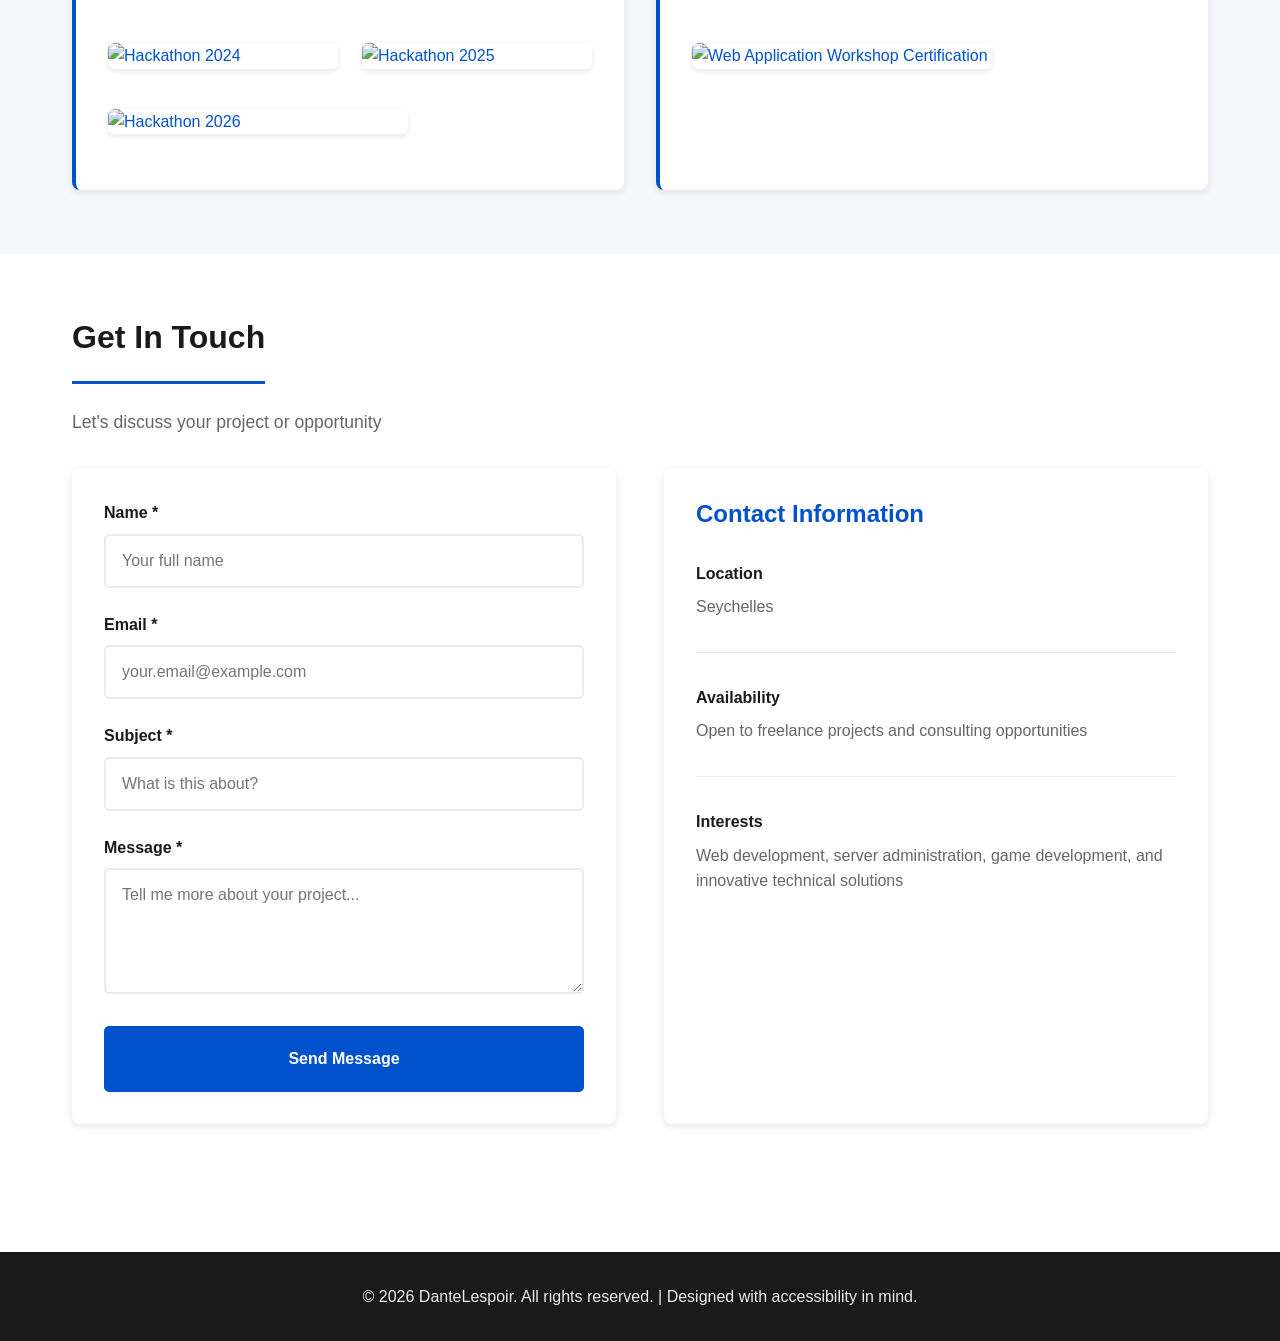
==== commit 09ee83b5: "commit before mass changes" ====
--- a/index.html
+++ b/index.html
@@ -13,6 +13,7 @@
 
 <body>
     <!-- Skip to main content link for accessibility -->
+     
     <a href="#main-content" class="skip-to-main">Skip to main content</a>
 
     <header role="banner">
@@ -25,9 +26,6 @@
             <!-- Theme Switcher -->
             <div class="theme-switcher" role="group" aria-label="Theme switcher">
                 <button class="theme-btn" data-theme="default" aria-label="Default theme" title="Default Theme">
-                    🎨
-                </button>
-                <button class="theme-btn" data-theme="light" aria-label="Light theme" title="Light Theme">
                     ☀️
                 </button>
                 <button class="theme-btn" data-theme="dark" aria-label="Dark theme" title="Dark Theme">
@@ -56,10 +54,12 @@
     <main id="main-content" role="main">
         <!-- Hero Section -->
         <div>
-
+           
             <section class="hero" aria-labelledby="hero-title">
+                
                 <!-- <div class="project-placeholder"><video src="/media/IMG_3151.mp4" autoplay muted loop></video></div> -->
                 <div class="hero-content">
+                    <video id="bg-video" src="/media/profolio.mp4" autoplay muted loop></video>
                     <h2 id="hero-title">Welcome to My Portfolio</h2>
                     <p>Based in Seychelles, specializing in web development, server administration, and creative coding
                         solutions.</p>
@@ -109,13 +109,11 @@
                                 <span class="credential-title">Advanced Certification in Electrical Electronics</span>
                                 <span class="credential-status">(2-Year Course)</span>
                                 <div class="credential-images">
-
-                                    <a href="../Profolio//assets/Advance Certificate Electrical Electronics-1.png" target="_blank"><img
-                                            src="../Profolio//assets/Advance Certificate Electrical Electronics-1.png"
+                                    <a href="./assets/Advance Certificate Electrical Electronics-1.png" target="_blank"><img
+                                            src="./assets/Advance Certificate Electrical Electronics-1.png"
                                             alt="Advance Certificate-1" class="credential-logo"></a>
-                                    <a href="../Profolio//assets/Advance Certificate Electrical Electronics-2.png" target="_blank"><img
-                                            src="../Profolio//assets/Advance Certificate Electrical Electronics-2.png"
-            
+                                    <a href="./assets/Advance Certificate Electrical Electronics-2.png" target="_blank"><img
+                                            src="./assets/Advance Certificate Electrical Electronics-2.png"
                                             alt="Advance Certificate-2" class="credential-logo"></a>
                                 </div>
 
@@ -194,7 +192,7 @@
                 <div class="project-grid">
                     <article class="project-card">
                         <div class="project-image">
-                            <div class="project-placeholder"><video src="../Profolio/media/youtube_downloader (1).mp4" autoplay
+                            <div class="project-placeholder"><video src="../media/youtube_downloader (1).mp4" autoplay
                                     muted loop></video></div>
                         </div>
                         <div class="project-content">
@@ -213,7 +211,7 @@
 
                     <article class="project-card">
                         <div class="project-image">
-                            <div class="project-placeholder"><video src="../Profolio/media/godot (1).mp4" autoplay muted
+                            <div class="project-placeholder"><video src="../media/godot (1).mp4" autoplay muted
                                     loop></video></div>
                         </div>
                         <div class="project-content">
@@ -231,7 +229,7 @@
 
                     <article class="project-card">
                         <div class="project-image">
-                            <div class="project-placeholder"><video src="../Profolio/media/IMG_3151.mp4" autoplay muted
+                            <div class="project-placeholder"><video src="../media/IMG_3151.mp4" autoplay muted
                                     loop></video></div>
                         </div>
                         <div class="project-content">
@@ -250,7 +248,7 @@
 
                     <article class="project-card">
                         <div class="project-image">
-                            <div class="project-placeholder"><video src="../Profolio/media/Programming Final Unit Project (1).mp4"
+                            <div class="project-placeholder"><video src="../media/Programming Final Unit Project (1).mp4"
                                     autoplay muted loop></video></div>
                         </div>
                         <div class="project-content">
@@ -323,14 +321,12 @@
                         <h3>Hackathon Participations</h3>
                         <p class="credential-description">Participated in Hackathon for the past 3 years, placing 6th (solo), 6th (Team), and 5th (Team)</p>
                         <div class="credential-images-grid">
-                            <a href="../Profolio/assets/Hackathon-1.png" target="_blank"><img
-                                    src="../Profolio/assets/Hackathon-1.png" alt="Hackathon 2024" class="credential-logo"></a>
-                            <a href="../Profolio/assets/Hackathon-2.png" target="_blank"><img
-                                    src="../Profolio/assets/Hackathon-2.png" alt="Hackathon 2025" class="credential-logo"></a>
-                            <a href="../Profolio/assets/Hackathon-3.png" target="_blank"><img 
-                                rc="../Profolio/assets/Hackathon-3.png" alt="Hackathon 2026" class="credential-logo"></a>
-
-                        </div>
+                            <a href="./assets/Hackathon-1.png" target="_blank"><img
+                                    src="./assets/Hackathon-1.png" alt="Hackathon 2024" class="credential-logo"></a>
+                            <a href="./assets/Hackathon-2.png" target="_blank"><img
+                                    src="./assets/Hackathon-2.png" alt="Hackathon 2025" class="credential-logo"></a>
+                            <a href="./assets/Hackathon-3.png" target="_blank"><img
+                                    src="./assets/Hackathon-3.png" alt="Hackathon 2026" class="credential-logo"></a>
                         </div>
                     </div>
 
@@ -338,8 +334,8 @@
                         <h3>Web Application Workshop</h3>
                         <p class="credential-description">Participated in an online Workshop hosted by Kevin from DICT Seychelles on Web Application Development</p>
                         <div class="credential-images-grid">
-                            <a href="../Profolio/assets/Dante DICT.png" target="_blank"><img src="../Profolio/assets/Dante DICT.png" alt="Web Application Workshop Certification" class="credential-logo"></a>
-                            
+                            <a href="./assets/Dante DICT.png" target="_blank"><img src="./assets/Dante DICT.png"
+                                    alt="Web Application Workshop Certification" class="credential-logo"></a>
                         </div>
                     </div>
                 </div>
@@ -406,4 +402,4 @@
     <script src="script.js"></script>
 </body>
 
-</html>
+</html>
--- a/styles.css
+++ b/styles.css
@@ -56,7 +56,7 @@
    DARK THEME (Black)
    ============================================ */
 [data-theme="dark"] {
-    --color-white: #1a1a1a;
+    --color-white: #4b4b4b;
     --color-light-gray: #2d2d2d;
     --color-gray: #3a3a3a;
     --color-blue-primary: #4d9fff;
@@ -313,11 +313,30 @@
    HERO SECTION
    ============================================ */
 
+/* Fullscreen Background Video */
+#bg-video {
+    position: fixed;
+    right: 0;
+    bottom: 0;
+    min-width: 100%;
+    min-height: 100%;
+    z-index: -1;
+    object-fit: cover;
+}
+.content {
+    position: relative;
+    z-index: 1;
+    color: white;
+    padding: 20px;
+    text-align: center;
+}
+ /*hero start*/
 .hero {
-    background: linear-gradient(135deg, var(--color-blue-primary) 0%, var(--color-blue-dark) 100%);
+
     color: var(--color-white);
     padding: var(--spacing-xxl) var(--spacing-lg);
     text-align: center;
+    
 }
 
 .hero-content h2 {
@@ -708,8 +727,9 @@
     font-family: var(--font-primary);
     font-size: 1rem;
     transition: var(--transition);
-}
-
+
+
+}
 .form-group input:focus,
 .form-group textarea:focus {
     outline: none;
@@ -1229,4 +1249,4 @@
     a {
         color: var(--color-text);
     }
-}
+}
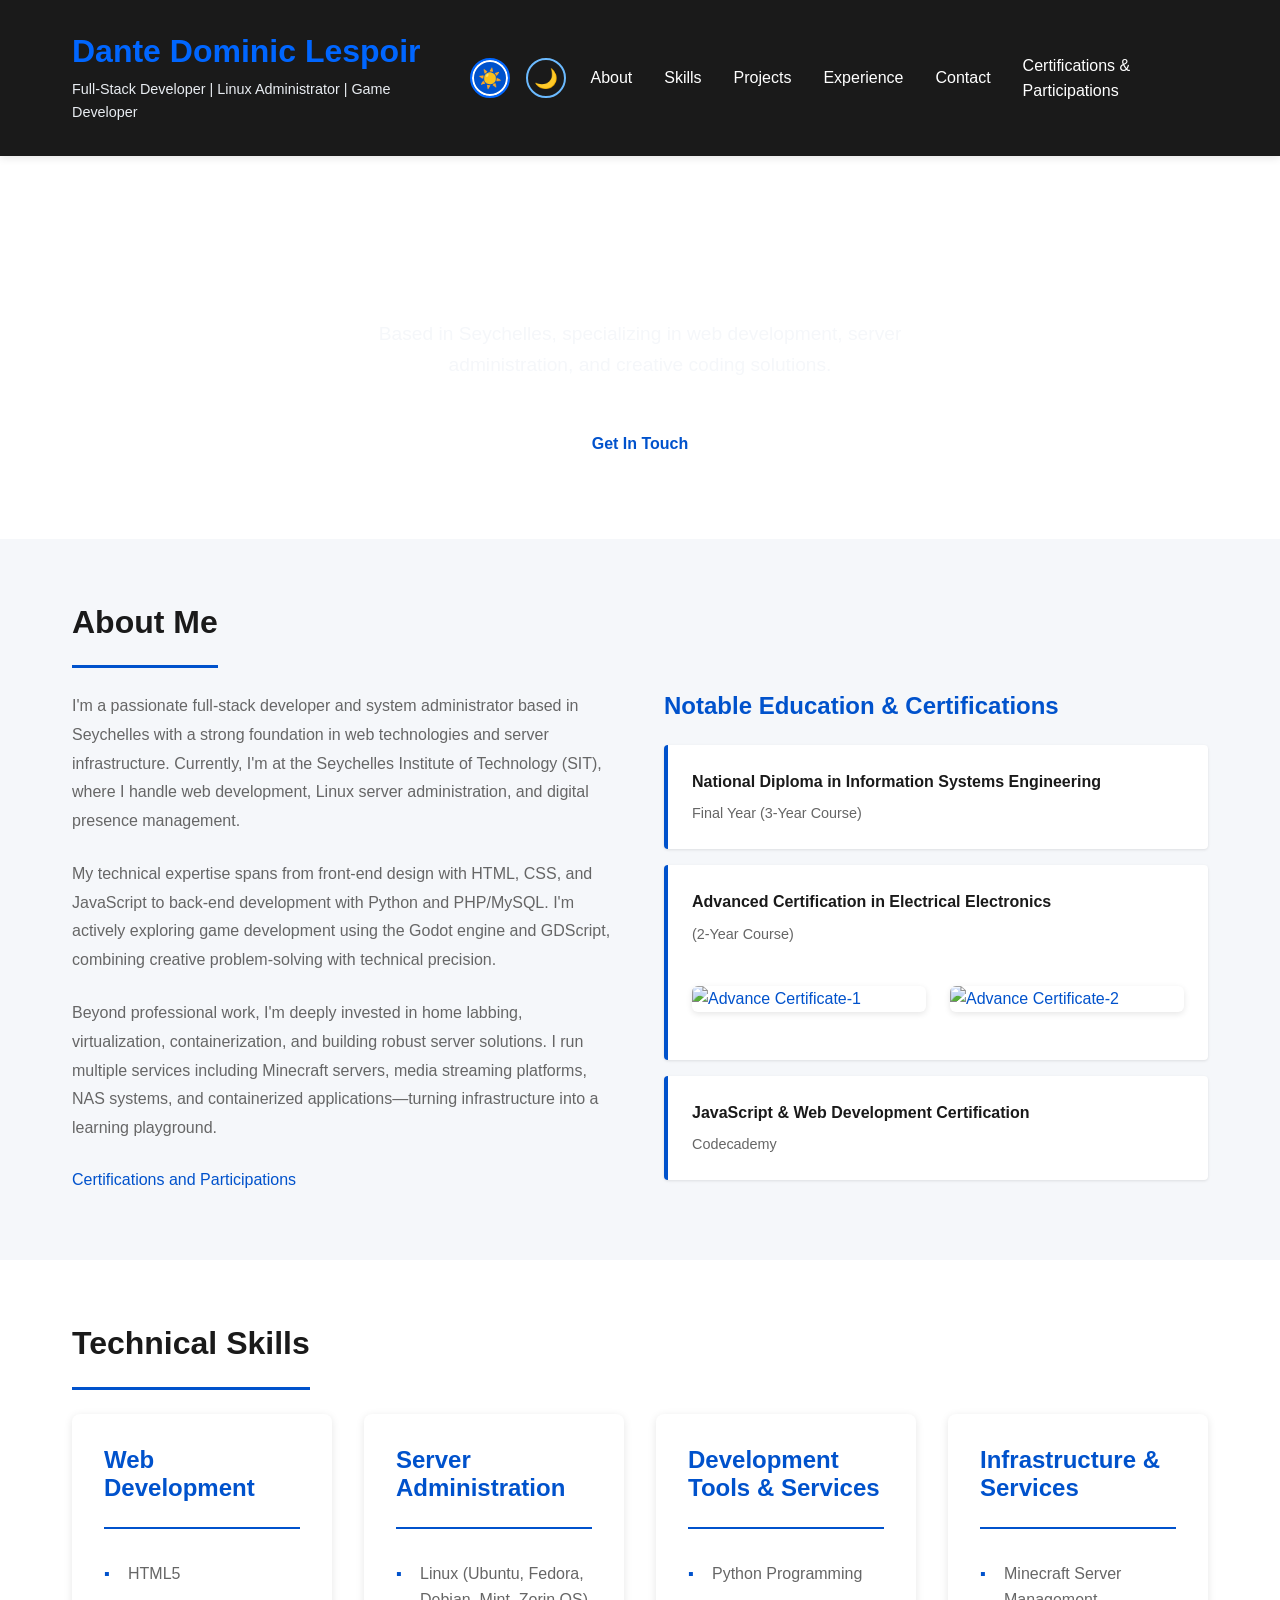
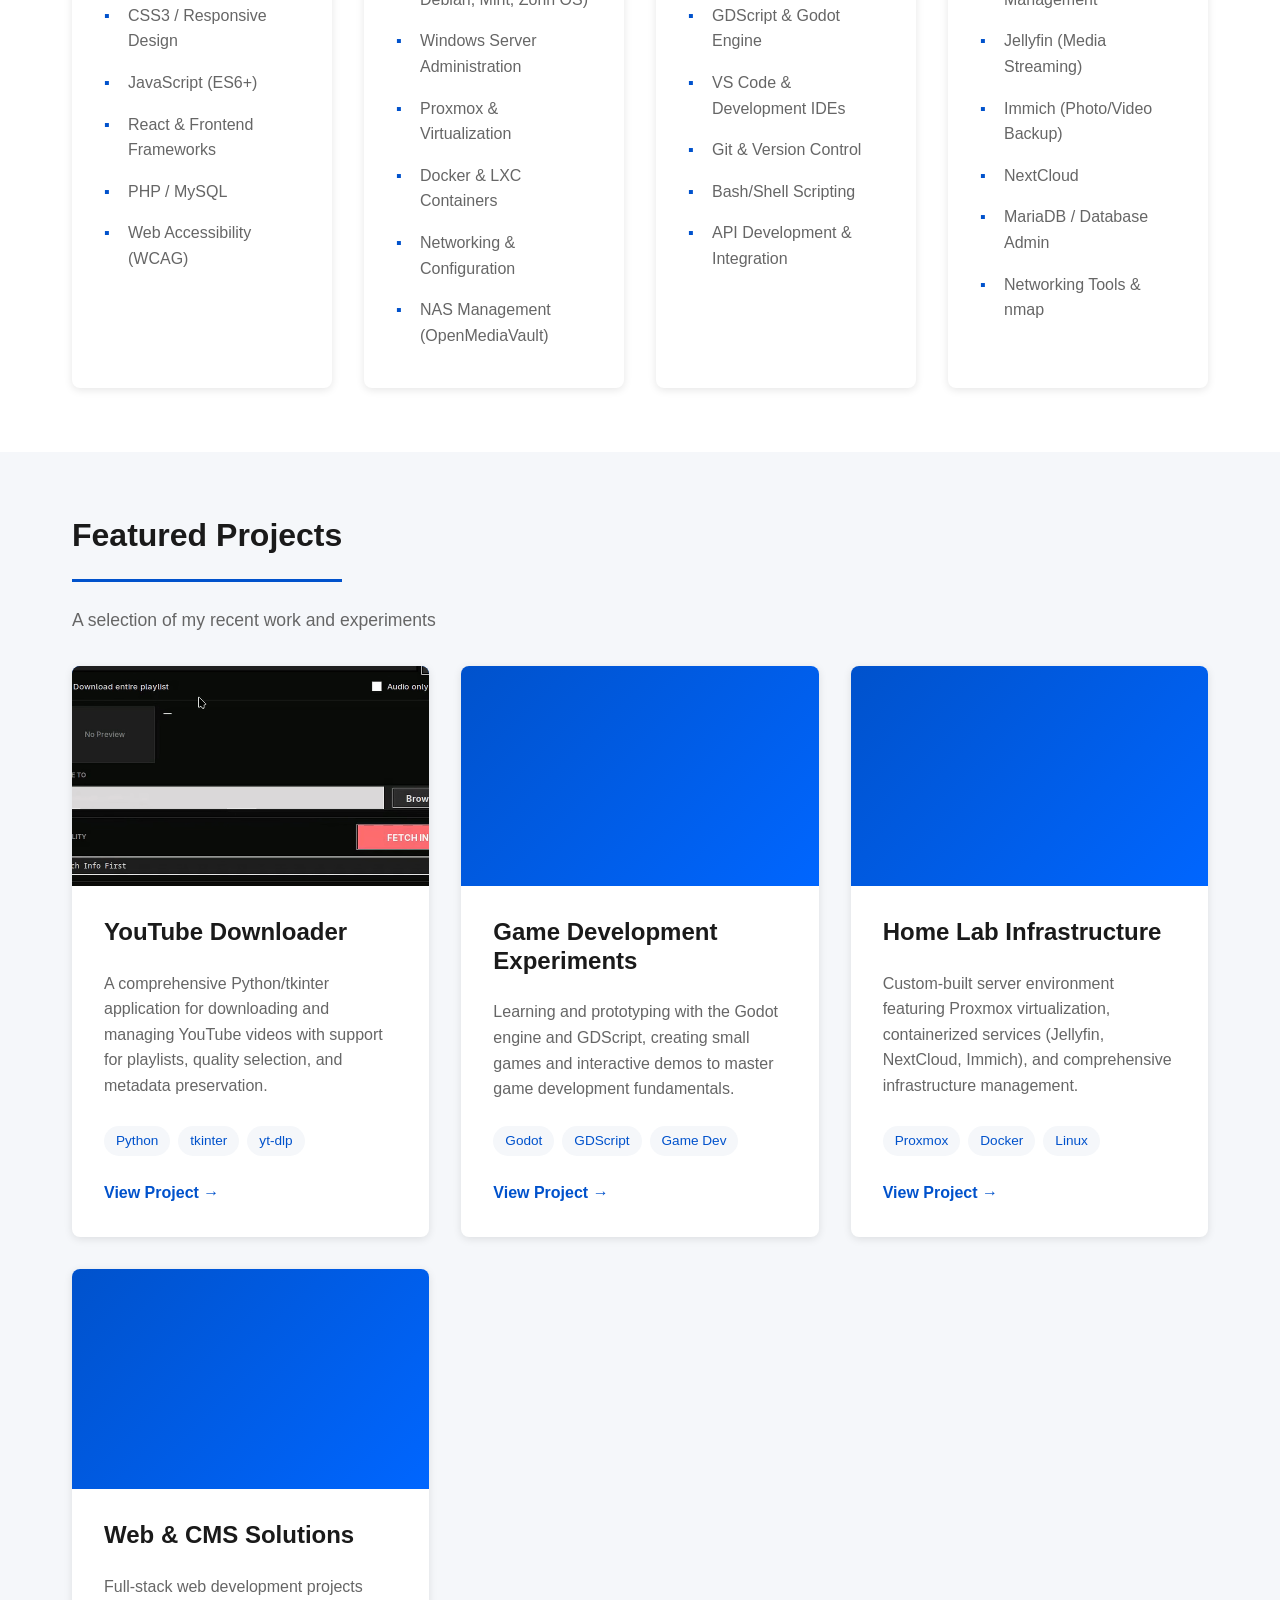
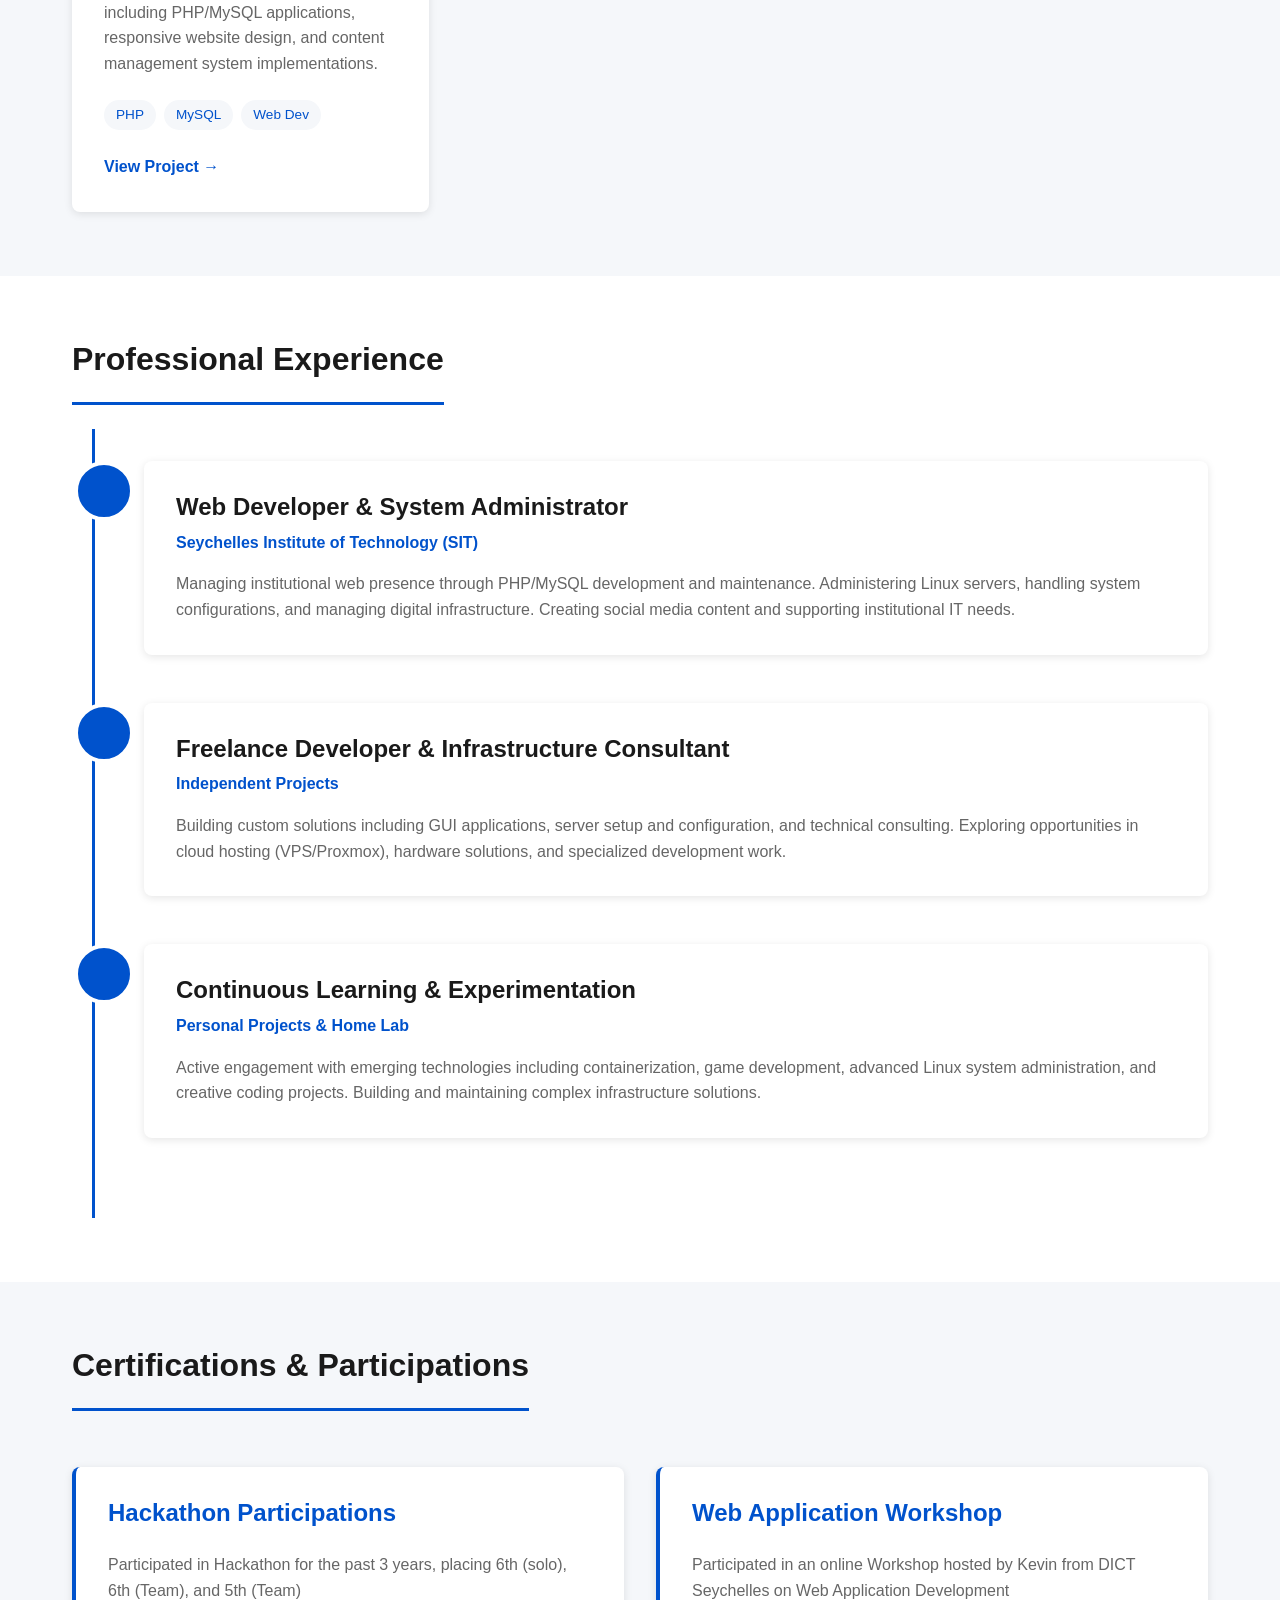
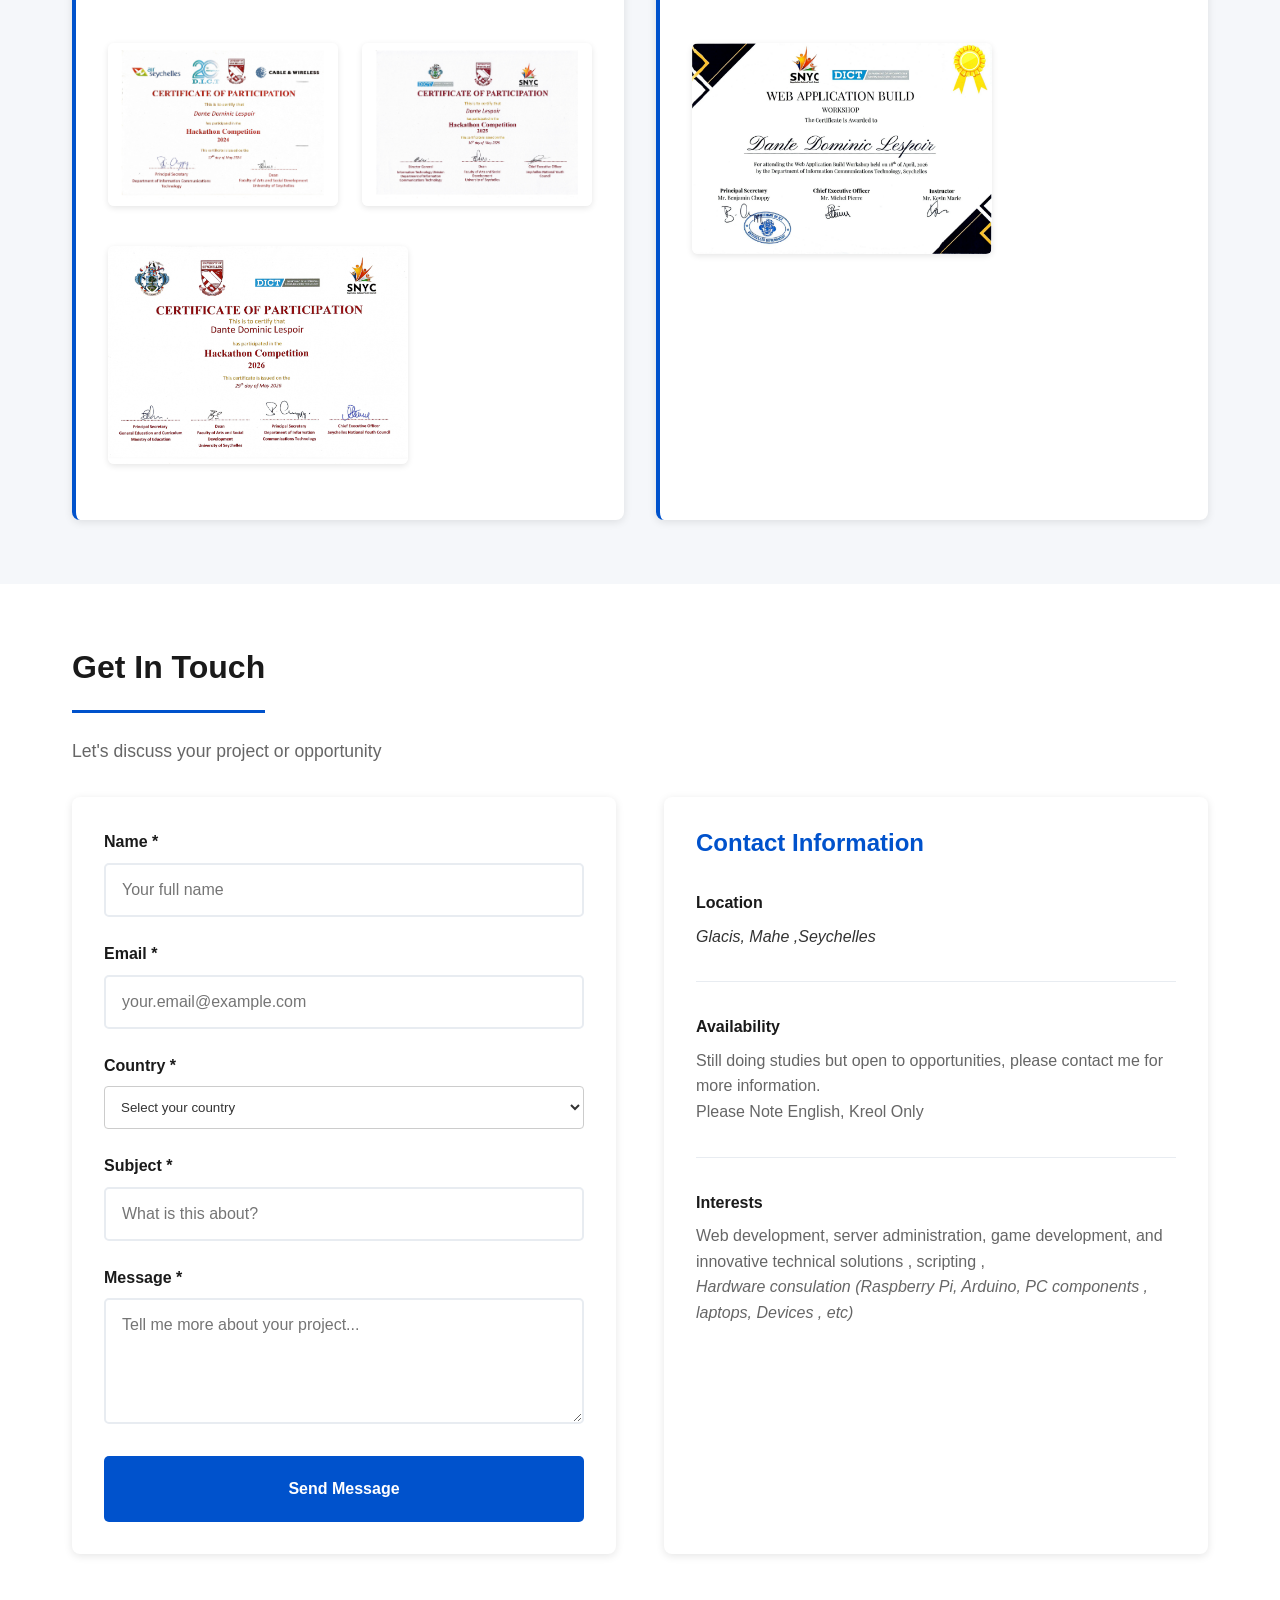
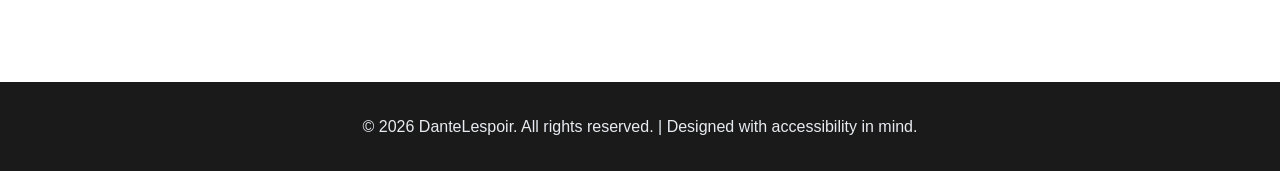
==== commit 3e2af0f7: "added new features and updated form" ====
--- a/index.html
+++ b/index.html
@@ -12,9 +12,6 @@
 </head>
 
 <body>
-    <!-- Skip to main content link for accessibility -->
-     
-    <a href="#main-content" class="skip-to-main">Skip to main content</a>
 
     <header role="banner">
         <div class="header-container">
@@ -23,7 +20,7 @@
                 <p class="tagline">Full-Stack Developer | Linux Administrator | Game Developer</p>
             </div>
             
-            <!-- Theme Switcher -->
+            <!-- Theme Switcher cuz I cant be bothered with white theme but some people use it  -->
             <div class="theme-switcher" role="group" aria-label="Theme switcher">
                 <button class="theme-btn" data-theme="default" aria-label="Default theme" title="Default Theme">
                     ☀️
@@ -52,14 +49,12 @@
     </header>
 
     <main id="main-content" role="main">
-        <!-- Hero Section -->
+        <!-- Hero Section (Video Background)-->
         <div>
-           
+            <video class="bg-video" src="media/profolio.mp4" autoplay muted loop playsinline aria-hidden="true"></video>
             <section class="hero" aria-labelledby="hero-title">
-                
-                <!-- <div class="project-placeholder"><video src="/media/IMG_3151.mp4" autoplay muted loop></video></div> -->
                 <div class="hero-content">
-                    <video id="bg-video" src="/media/profolio.mp4" autoplay muted loop></video>
+                    
                     <h2 id="hero-title">Welcome to My Portfolio</h2>
                     <p>Based in Seychelles, specializing in web development, server administration, and creative coding
                         solutions.</p>
@@ -68,7 +63,7 @@
             </section>
         </div>
 
-        <!-- About Section -->
+        <!-- About  -->
         <section id="about" class="content-section" aria-labelledby="about-title">
             <div class="container">
                 <h2 id="about-title">About Me</h2>
@@ -129,7 +124,7 @@
             </div>
         </section>
 
-        <!-- Skills Section -->
+        <!-- Skills  -->
         <section id="skills" class="content-section skills-section" aria-labelledby="skills-title">
             <div class="container">
                 <h2 id="skills-title">Technical Skills</h2>
@@ -184,7 +179,7 @@
 
         </section>
 
-        <!-- Projects Section -->
+        <!-- Projects  -->
         <section id="projects" class="content-section" aria-labelledby="projects-title">
             <div class="container">
                 <h2 id="projects-title">Featured Projects</h2>
@@ -192,8 +187,8 @@
                 <div class="project-grid">
                     <article class="project-card">
                         <div class="project-image">
-                            <div class="project-placeholder"><video src="../media/youtube_downloader (1).mp4" autoplay
-                                    muted loop></video></div>
+                            <div class="project-placeholder"><video src="media/youtube_downloader (1).mp4" autoplay
+                                    muted loop playsinline aria-hidden="true"></video></div>
                         </div>
                         <div class="project-content">
                             <h3>YouTube Downloader</h3>
@@ -211,8 +206,8 @@
 
                     <article class="project-card">
                         <div class="project-image">
-                            <div class="project-placeholder"><video src="../media/godot (1).mp4" autoplay muted
-                                    loop></video></div>
+                            <div class="project-placeholder"><video src="media/godot (1).mp4" autoplay muted
+                                    loop playsinline aria-hidden="true"></video></div>
                         </div>
                         <div class="project-content">
                             <h3>Game Development Experiments</h3>
@@ -229,8 +224,8 @@
 
                     <article class="project-card">
                         <div class="project-image">
-                            <div class="project-placeholder"><video src="../media/IMG_3151.mp4" autoplay muted
-                                    loop></video></div>
+                            <div class="project-placeholder"><video src="media/IMG_3151.mp4" autoplay muted
+                                    loop playsinline aria-hidden="true"></video></div>
                         </div>
                         <div class="project-content">
                             <h3>Home Lab Infrastructure</h3>
@@ -248,8 +243,8 @@
 
                     <article class="project-card">
                         <div class="project-image">
-                            <div class="project-placeholder"><video src="../media/Programming Final Unit Project (1).mp4"
-                                    autoplay muted loop></video></div>
+                            <div class="project-placeholder"><video src="media/Programming Final Unit Project (1).mp4"
+                                    autoplay muted loop playsinline aria-hidden="true"></video></div>
                         </div>
                         <div class="project-content">
                             <h3>Web & CMS Solutions</h3>
@@ -268,7 +263,7 @@
             </div>
         </section>
 
-        <!-- Experience Section -->
+        <!-- Experience  -->
         <section id="experience" class="content-section experience-section" aria-labelledby="experience-title">
             <div class="container">
                 <h2 id="experience-title">Professional Experience</h2>
@@ -321,12 +316,12 @@
                         <h3>Hackathon Participations</h3>
                         <p class="credential-description">Participated in Hackathon for the past 3 years, placing 6th (solo), 6th (Team), and 5th (Team)</p>
                         <div class="credential-images-grid">
-                            <a href="./assets/Hackathon-1.png" target="_blank"><img
-                                    src="./assets/Hackathon-1.png" alt="Hackathon 2024" class="credential-logo"></a>
-                            <a href="./assets/Hackathon-2.png" target="_blank"><img
-                                    src="./assets/Hackathon-2.png" alt="Hackathon 2025" class="credential-logo"></a>
-                            <a href="./assets/Hackathon-3.png" target="_blank"><img
-                                    src="./assets/Hackathon-3.png" alt="Hackathon 2026" class="credential-logo"></a>
+                            <a href="./assets/Hackathon-1.webp" target="_blank"><img
+                                    src="./assets/Hackathon-1.webp" alt="Hackathon 2024" class="credential-logo"></a>
+                            <a href="./assets/Hackathon-2.webp" target="_blank"><img
+                                    src="./assets/Hackathon-2.webp" alt="Hackathon 2025" class="credential-logo"></a>
+                            <a href="./assets/Hackathon Cirtificate.webp" target="_blank"><img
+                                    src="./assets/Hackathon Cirtificate.webp" alt="Hackathon 2026" class="credential-logo"></a>
                         </div>
                     </div>
 
@@ -334,7 +329,7 @@
                         <h3>Web Application Workshop</h3>
                         <p class="credential-description">Participated in an online Workshop hosted by Kevin from DICT Seychelles on Web Application Development</p>
                         <div class="credential-images-grid">
-                            <a href="./assets/Dante DICT.png" target="_blank"><img src="./assets/Dante DICT.png"
+                            <a href="./assets/Dante DICT.webp" target="_blank"><img src="./assets/Dante DICT.webp"
                                     alt="Web Application Workshop Certification" class="credential-logo"></a>
                         </div>
                     </div>
@@ -343,7 +338,7 @@
         </section>
 
 
-        <!-- Contact Section -->
+<!-- Contact  -->
         <section id="contact" class="content-section contact-section" aria-labelledby="contact-title">
             <div class="container">
                 <h2 id="contact-title">Get In Touch</h2>
@@ -361,6 +356,68 @@
                                 placeholder="your.email@example.com">
                         </div>
                         <div class="form-group">
+                            <label for="country">Country <span aria-label="required">*</span></label>
+                            <select id="country" name="country" required aria-required="true" style="width: 100%; padding: 0.75rem; border-radius: 4px; border: 1px solid var(--border-color, #ccc); background-color: var(--bg-color, #fff); color: var(--text-color, #333);">
+                                <option value="" disabled selected>Select your country</option>
+                                
+                                <optgroup label="Africa">
+                                    <option value="Seychelles">🇸🇨 Seychelles</option>
+                                    <option value="South Africa">🇿🇦 South Africa</option>
+                                    <option value="Nigeria">🇳🇬 Nigeria</option>
+                                    <option value="Kenya">🇰🇪 Kenya</option>
+                                    <option value="Egypt">🇪🇬 Egypt</option>
+                                    <option value="Morocco">🇲🇦 Morocco</option>
+                                    <option value="Mauritius">🇲🇺 Mauritius</option>
+                                </optgroup>
+
+                                <optgroup label="Asia">
+                                    <option value="India">🇮🇳 India</option>
+                                    <option value="China">🇨🇳 China</option>
+                                    <option value="Japan">🇯🇵 Japan</option>
+                                    <option value="Singapore">🇸🇬 Singapore</option>
+                                    <option value="United Arab Emirates">🇦🇪 United Arab Emirates</option>
+                                    <option value="Saudi Arabia">🇸🇦 Saudi Arabia</option>
+                                    <option value="South Korea">🇰🇷 South Korea</option>
+                                </optgroup>
+
+                                <optgroup label="Europe">
+                                    <option value="United Kingdom">🇬🇧 United Kingdom</option>
+                                    <option value="France">🇫🇷 France</option>
+                                    <option value="Germany">🇩🇪 Germany</option>
+                                    <option value="Italy">🇮🇹 Italy</option>
+                                    <option value="Spain">🇪🇸 Spain</option>
+                                    <option value="Netherlands">🇳🇱 Netherlands</option>
+                                    <option value="Switzerland">🇨🇭 Switzerland</option>
+                                </optgroup>
+
+                                <optgroup label="North America">
+                                    <option value="United States">🇺🇸 United States</option>
+                                    <option value="Canada">🇨🇦 Canada</option>
+                                    <option value="Mexico">🇲🇽 Mexico</option>
+                                    <option value="Jamaica">🇯🇲 Jamaica</option>
+                                </optgroup>
+
+                                <optgroup label="South America">
+                                    <option value="Brazil">🇧🇷 Brazil</option>
+                                    <option value="Argentina">🇦🇷 Argentina</option>
+                                    <option value="Colombia">🇨🇴 Colombia</option>
+                                    <option value="Chile">🇨🇱 Chile</option>
+                                    <option value="Peru">🇵🇪 Peru</option>
+                                </optgroup>
+
+                                <optgroup label="Oceania">
+                                    <option value="Australia">🇦🇺 Australia</option>
+                                    <option value="New Zealand">🇳🇿 New Zealand</option>
+                                    <option value="Fiji">🇫🇯 Fiji</option>
+                                    <option value="Papua New Guinea">🇵🇬 Papua New Guinea</option>
+                                </optgroup>
+                                
+                                <optgroup label="Other">
+                                    <option value="Other">🌍 Other / International</option>
+                                </optgroup>
+                            </select>
+                        </div>
+                        <div class="form-group">
                             <label for="subject">Subject <span aria-label="required">*</span></label>
                             <input type="text" id="subject" name="subject" required aria-required="true"
                                 placeholder="What is this about?">
@@ -376,16 +433,20 @@
                         <h3>Contact Information</h3>
                         <div class="contact-item">
                             <span class="contact-label">Location</span>
-                            <p>Seychelles</p>
+                            <address>Glacis, Mahe ,Seychelles</address>
                         </div>
                         <div class="contact-item">
                             <span class="contact-label">Availability</span>
-                            <p>Open to freelance projects and consulting opportunities</p>
+                            <p>Still doing studies but open to opportunities, please contact me for more information.</p>
+                            <p>Please Note English, Kreol Only</p>
                         </div>
                         <div class="contact-item">
                             <span class="contact-label">Interests</span>
                             <p>Web development, server administration, game development, and innovative technical
-                                solutions</p>
+                                solutions , scripting , 
+                                <br>
+                                <em>Hardware consulation (Raspberry Pi, Arduino, PC components , laptops, Devices , etc)</em>
+                            </p>
                         </div>
                     </div>
                 </div>
--- a/styles.css
+++ b/styles.css
@@ -36,21 +36,7 @@
 /* ============================================
    LIGHT THEME (White) - Explicit
    ============================================ */
-[data-theme="light"] {
-    --color-white: #ffffff;
-    --color-light-gray: #f8f9fa;
-    --color-gray: #e9ecef;
-    --color-blue-primary: #0052CC;
-    --color-blue-light: #0066FF;
-    --color-blue-dark: #003a99;
-    --color-black: #212529;
-    --color-black-light: #495057;
-    --color-text: #212529;
-    --color-text-light: #6c757d;
-    --color-accent: #0052CC;
-    --color-border: #dee2e6;
-    --color-shadow: rgba(0, 0, 0, 0.08);
-}
+
 
 /* ============================================
    DARK THEME (Black)
@@ -96,6 +82,7 @@
     background-color: var(--color-white);
     line-height: 1.6;
     font-size: 16px;
+    overflow-x: hidden;
 }
 
 /* Accessibility */
@@ -314,12 +301,12 @@
    ============================================ */
 
 /* Fullscreen Background Video */
-#bg-video {
+.bg-video {
     position: fixed;
-    right: 0;
-    bottom: 0;
-    min-width: 100%;
-    min-height: 100%;
+    top: 0;
+    left: 0;
+    width: 100%;
+    height: 100%;
     z-index: -1;
     object-fit: cover;
 }
@@ -337,6 +324,7 @@
     padding: var(--spacing-xxl) var(--spacing-lg);
     text-align: center;
     
+    
 }
 
 .hero-content h2 {
@@ -344,6 +332,7 @@
     border-bottom: 3px solid var(--color-white);
     font-size: 2.5rem;
     margin-bottom: var(--spacing-md);
+    
 }
 
 .hero-content p {
@@ -517,21 +506,6 @@
     box-shadow: 0 12px 24px var(--color-shadow);
 }
 
-.project-image {
-    background: linear-gradient(135deg, var(--color-blue-primary) 0%, var(--color-blue-light) 100%);
-    height: 360px;
-    min-width: 720px;
-    display: flex;
-    align-items: center;
-    justify-content: center;
-    overflow: hidden;
-}
-
-.project-placeholder {
-    font-size: 4rem;
-    opacity: 0.8;
-}
-
 .project-content {
     padding: var(--spacing-lg);
     flex-grow: 1;
@@ -581,12 +555,12 @@
 }
 
 /* ============================================
-   RESPONSIVE SHOWCASE VIDEOS & IMAGES
+   PROJECT CARD SHOWCASE VIDEOS
    ============================================ */
 
 .project-image {
     background: linear-gradient(135deg, var(--color-blue-primary) 0%, var(--color-blue-light) 100%);
-    height: 220px; /* Adjusted to look clean and uniform in grids */
+    height: 220px; /* Uniform height across the grid */
     width: 100%;
     display: flex;
     align-items: center;
@@ -1195,10 +1169,6 @@
         height: 150px;
     }
 
-    .project-placeholder {
-        font-size: 3rem;
-    }
-
     .experience-timeline {
         padding-left: 0;
     }
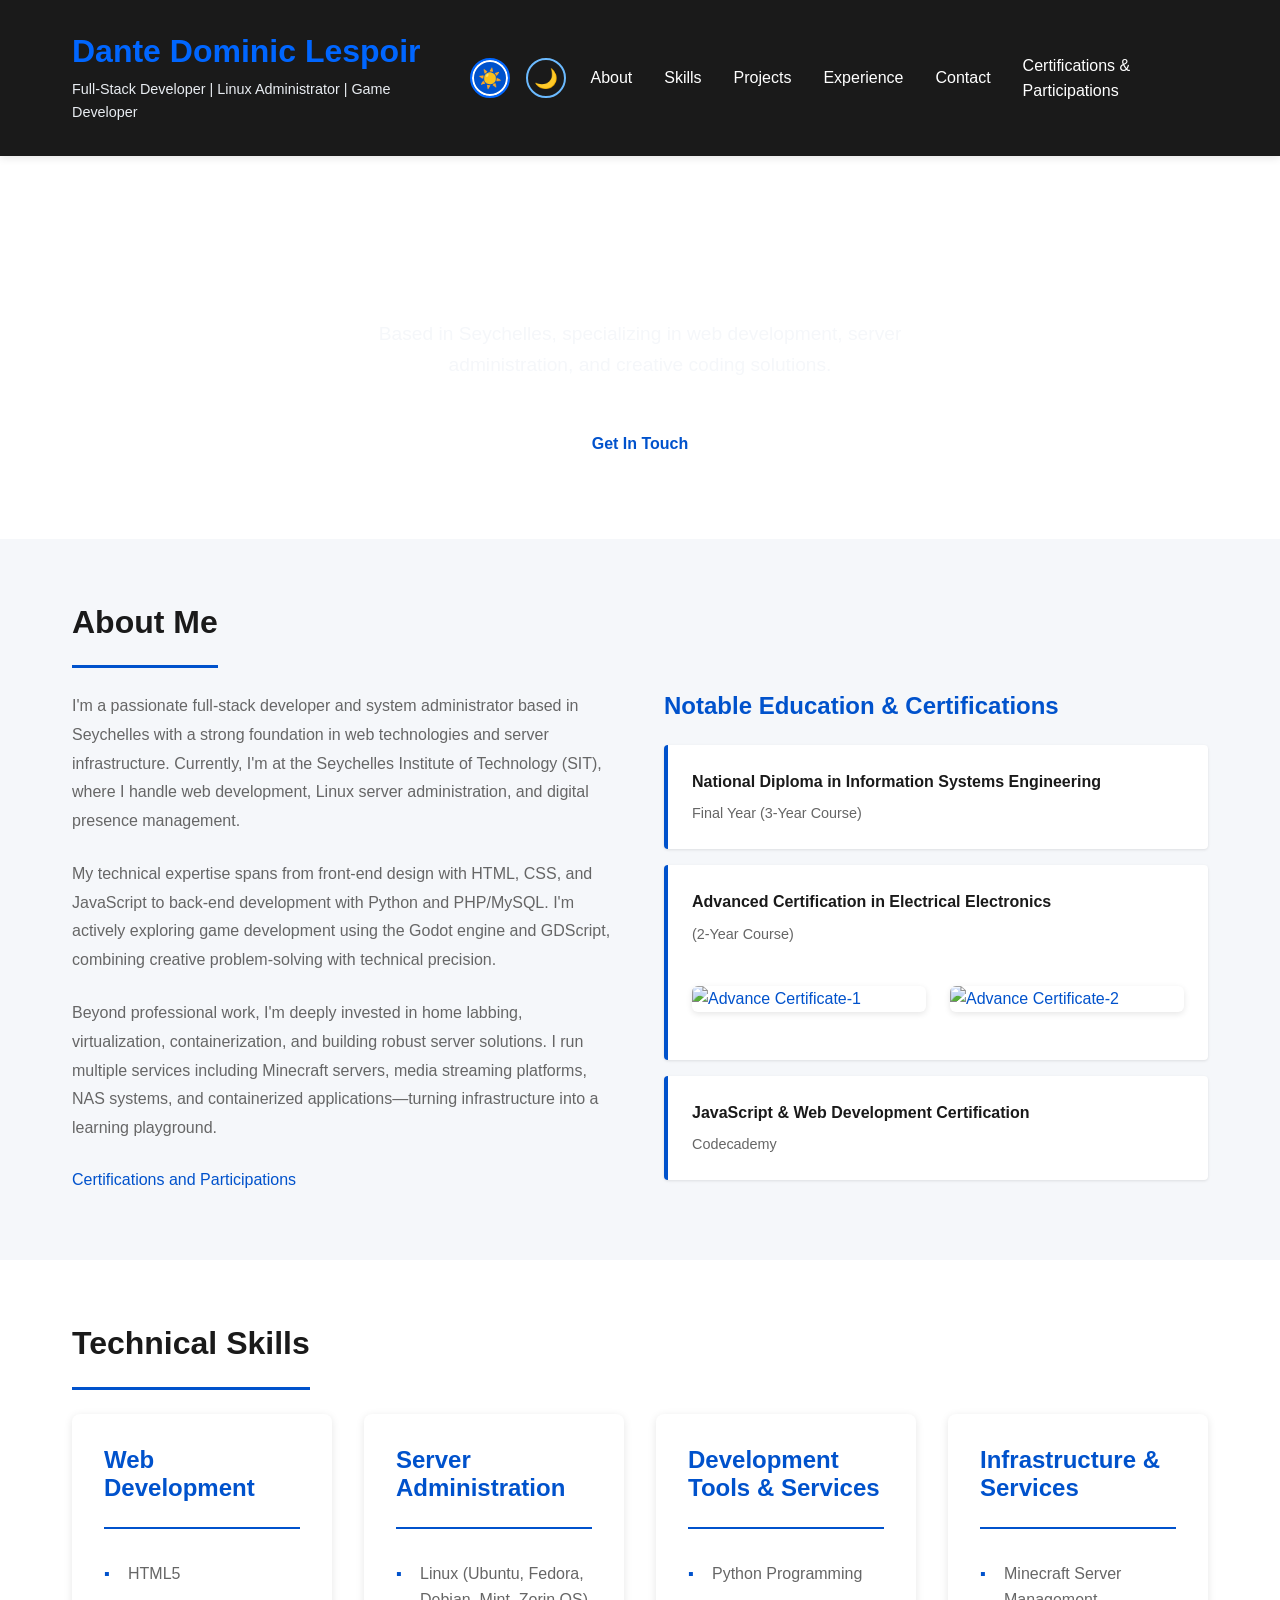
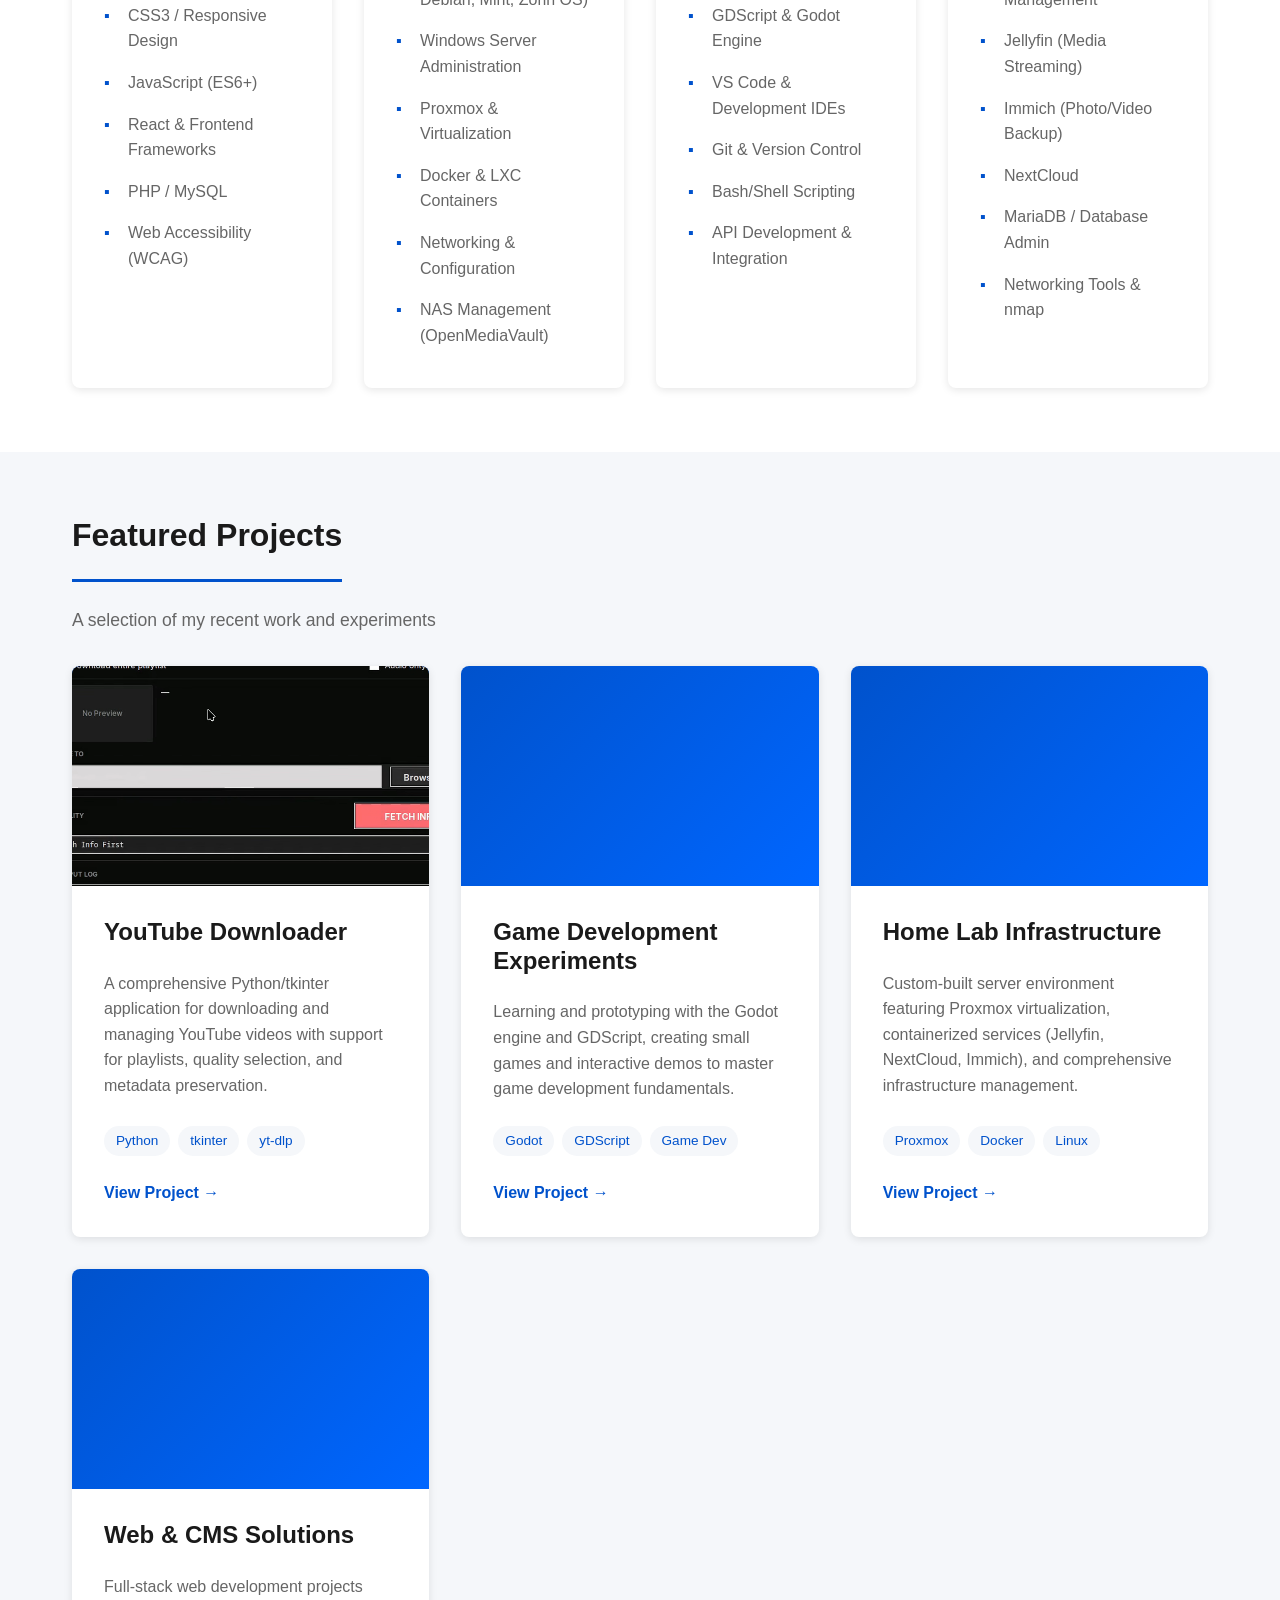
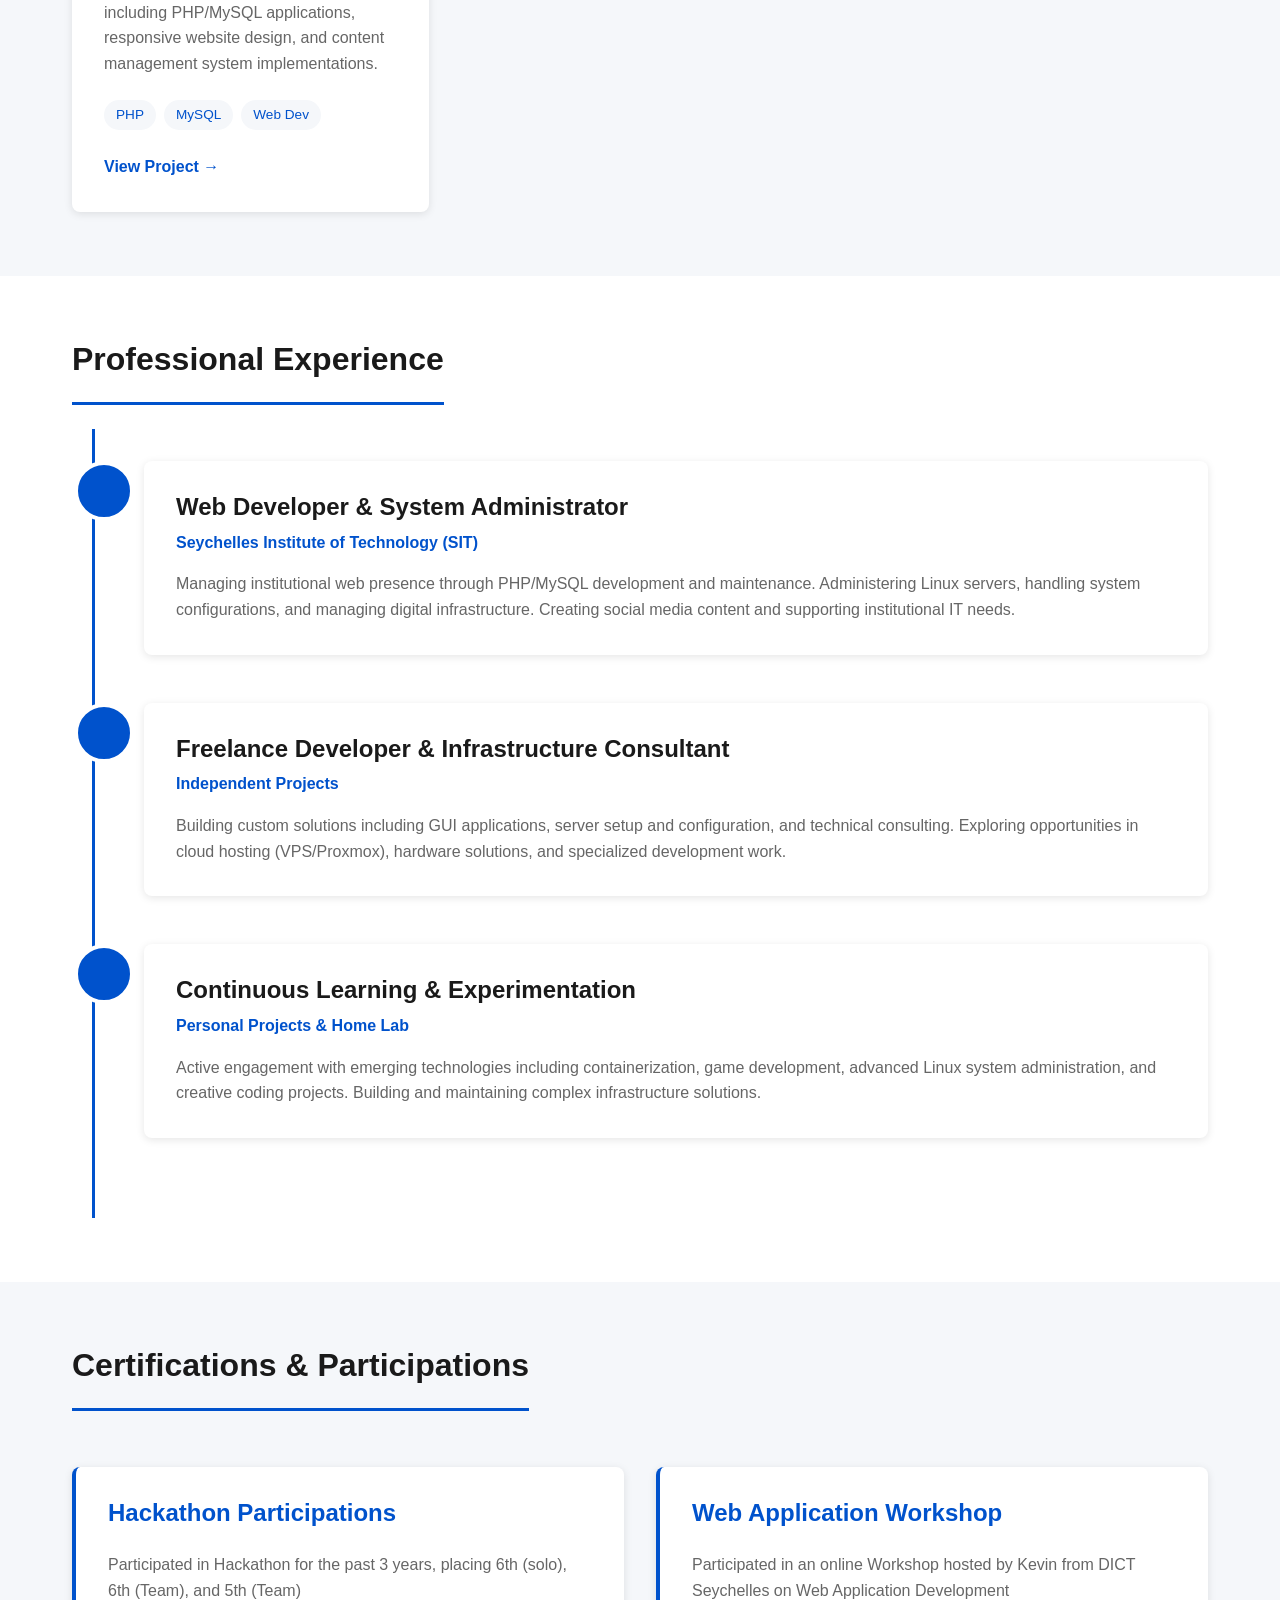
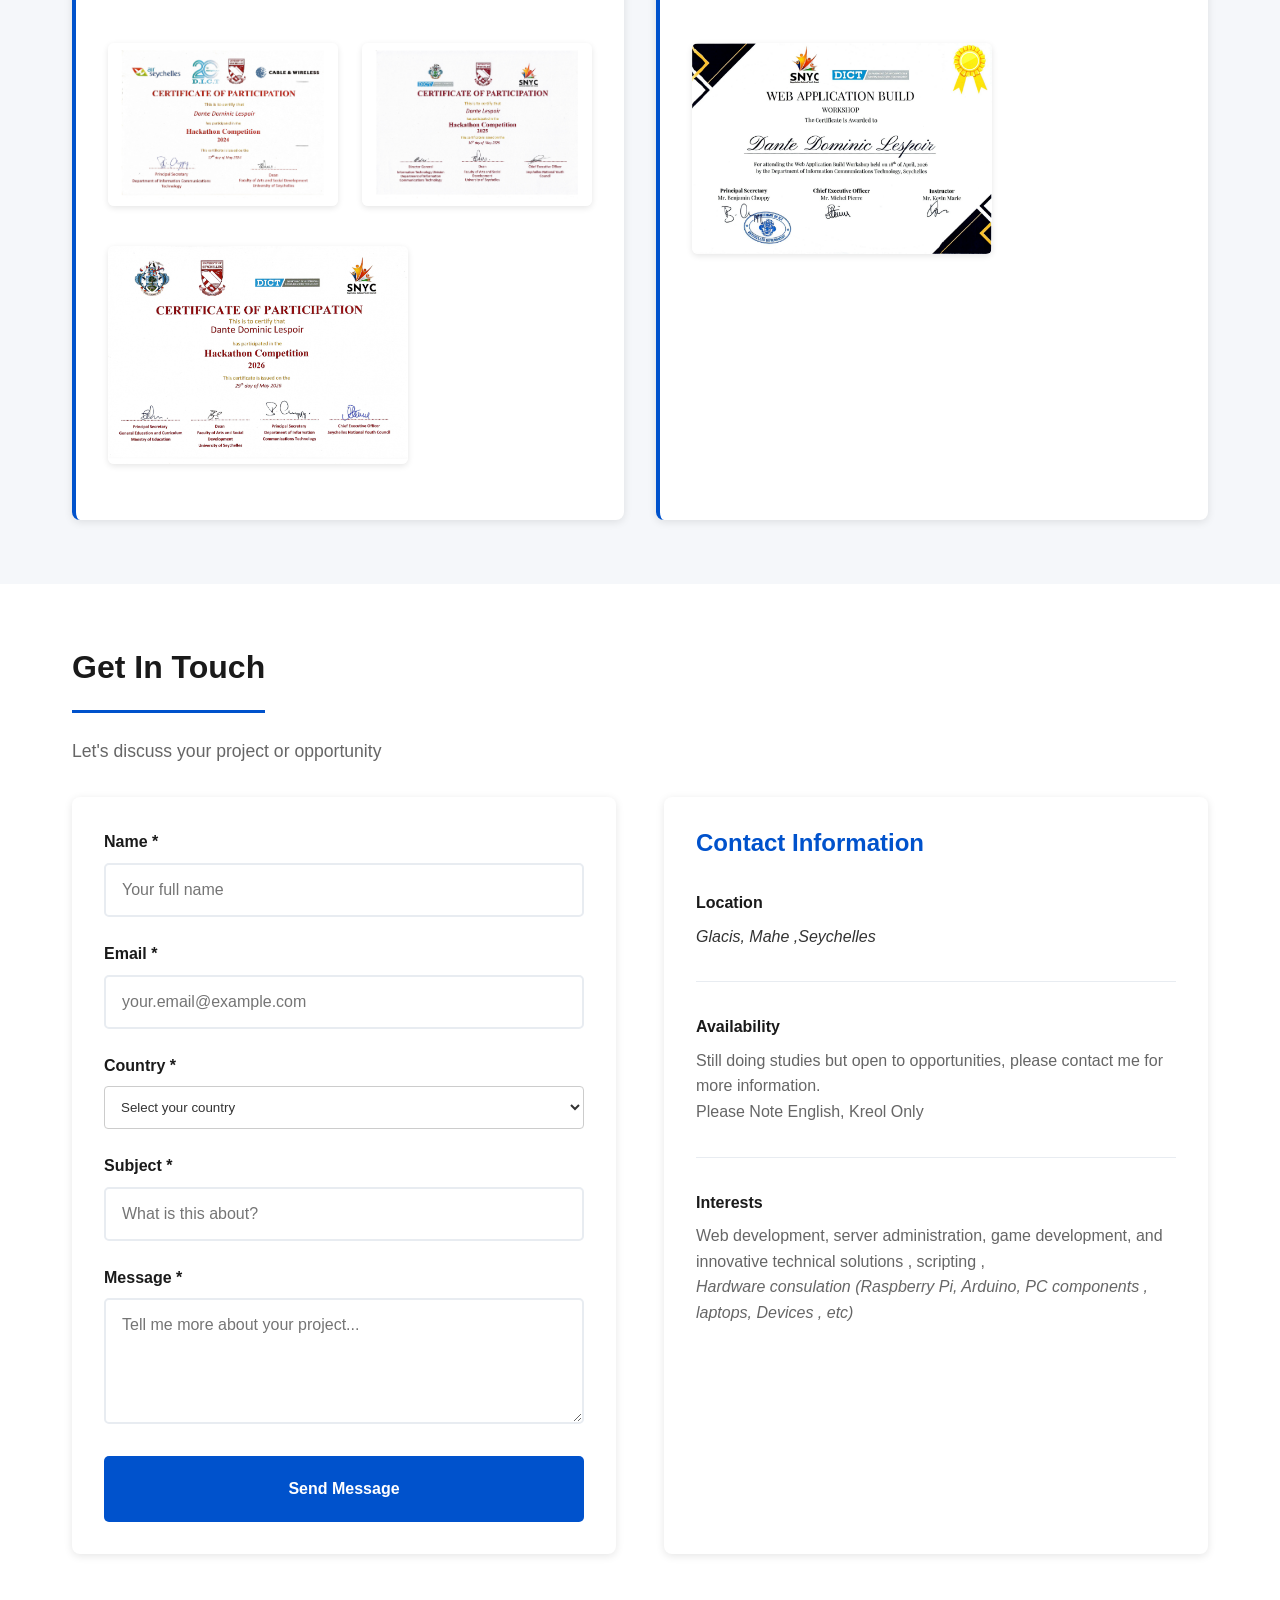
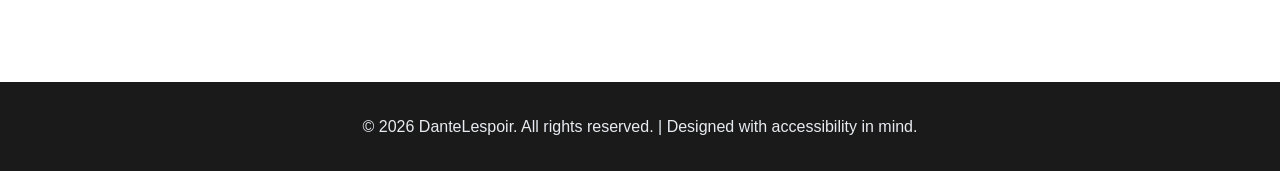
==== commit 460505e7: "link address corrercted" ====
--- a/index.html
+++ b/index.html
@@ -51,7 +51,7 @@
     <main id="main-content" role="main">
         <!-- Hero Section (Video Background)-->
         <div>
-            <video class="bg-video" src="media/profolio.mp4" autoplay muted loop playsinline aria-hidden="true"></video>
+            <video class="bg-video" src="./media/profolio.mp4" autoplay muted loop playsinline aria-hidden="true"></video>
             <section class="hero" aria-labelledby="hero-title">
                 <div class="hero-content">
                     
@@ -187,7 +187,7 @@
                 <div class="project-grid">
                     <article class="project-card">
                         <div class="project-image">
-                            <div class="project-placeholder"><video src="media/youtube_downloader (1).mp4" autoplay
+                            <div class="project-placeholder"><video src="./media/youtube_downloader (1).mp4" autoplay
                                     muted loop playsinline aria-hidden="true"></video></div>
                         </div>
                         <div class="project-content">
@@ -206,7 +206,7 @@
 
                     <article class="project-card">
                         <div class="project-image">
-                            <div class="project-placeholder"><video src="media/godot (1).mp4" autoplay muted
+                            <div class="project-placeholder"><video src="./media/godot (1).mp4" autoplay muted
                                     loop playsinline aria-hidden="true"></video></div>
                         </div>
                         <div class="project-content">
@@ -224,7 +224,7 @@
 
                     <article class="project-card">
                         <div class="project-image">
-                            <div class="project-placeholder"><video src="media/IMG_3151.mp4" autoplay muted
+                            <div class="project-placeholder"><video src="./media/IMG_3151.mp4" autoplay muted
                                     loop playsinline aria-hidden="true"></video></div>
                         </div>
                         <div class="project-content">
@@ -243,7 +243,7 @@
 
                     <article class="project-card">
                         <div class="project-image">
-                            <div class="project-placeholder"><video src="media/Programming Final Unit Project (1).mp4"
+                            <div class="project-placeholder"><video src="./media/Programming Final Unit Project (1).mp4"
                                     autoplay muted loop playsinline aria-hidden="true"></video></div>
                         </div>
                         <div class="project-content">
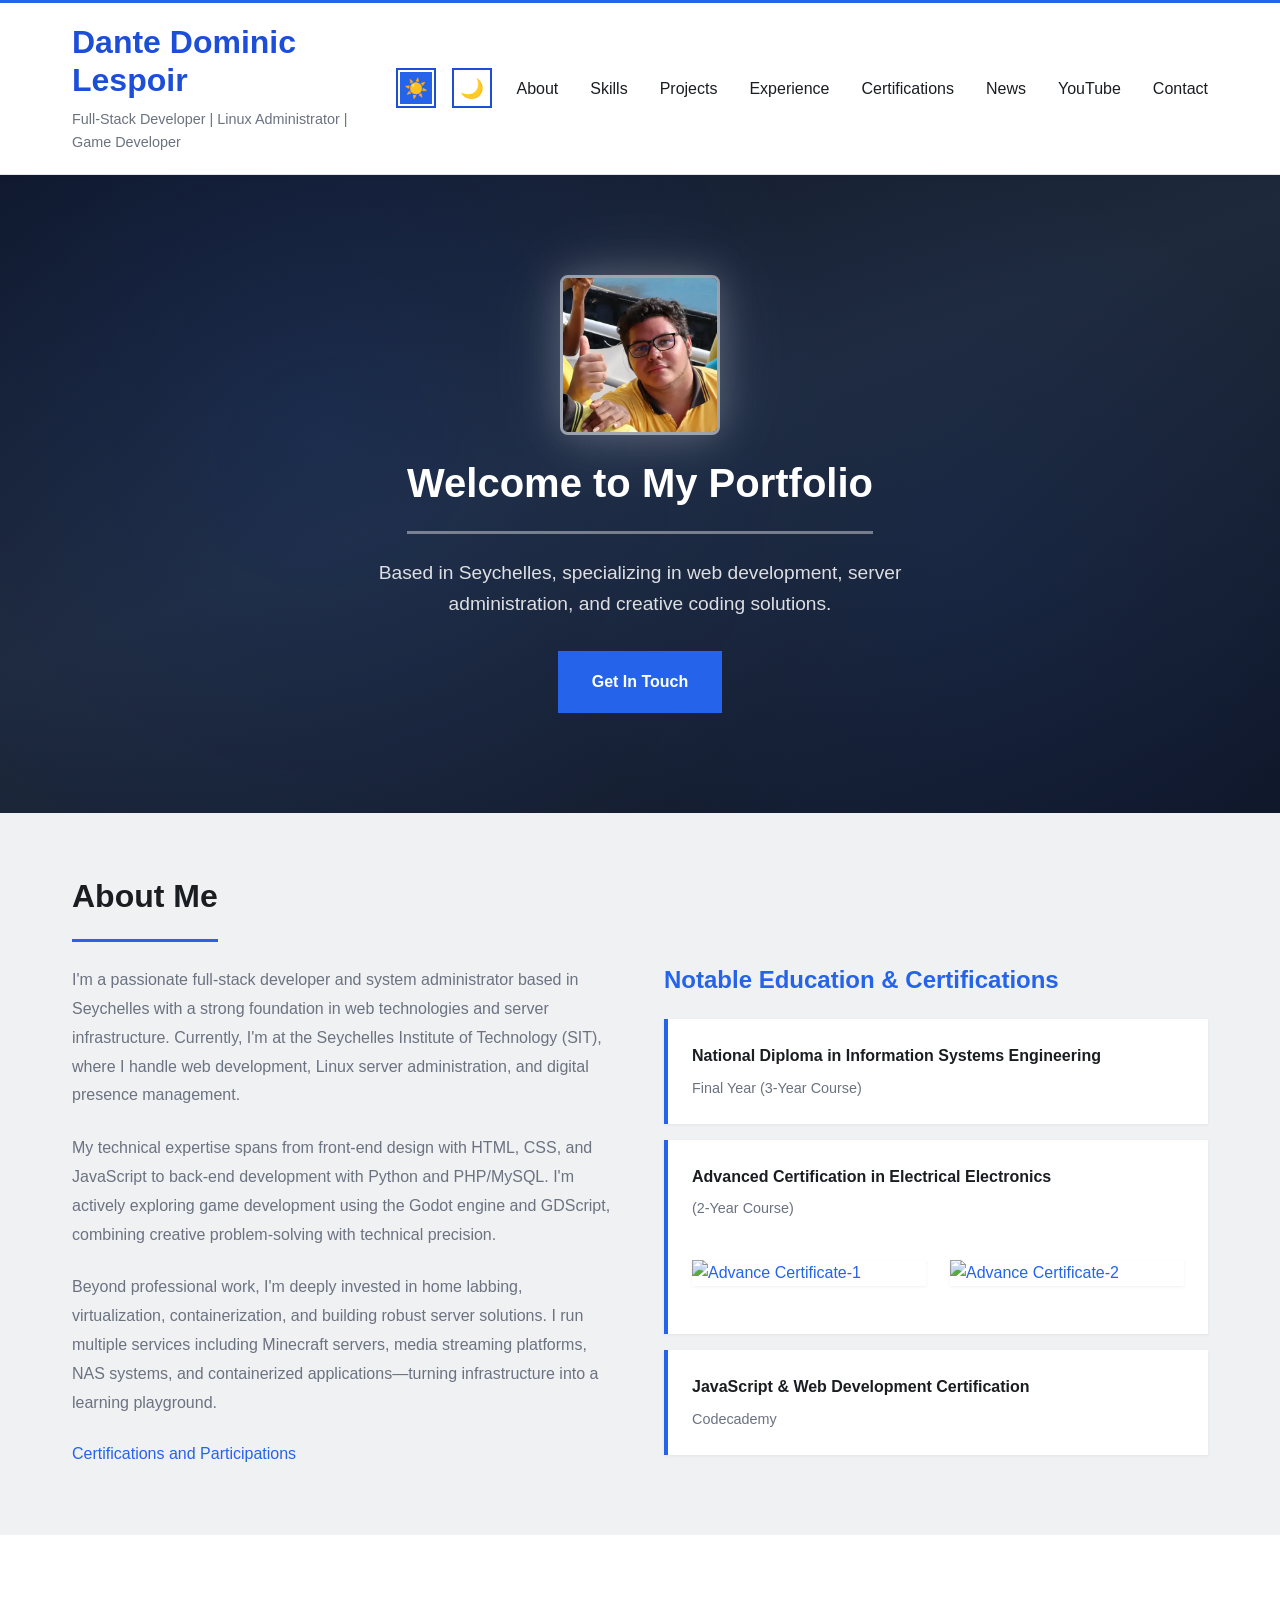
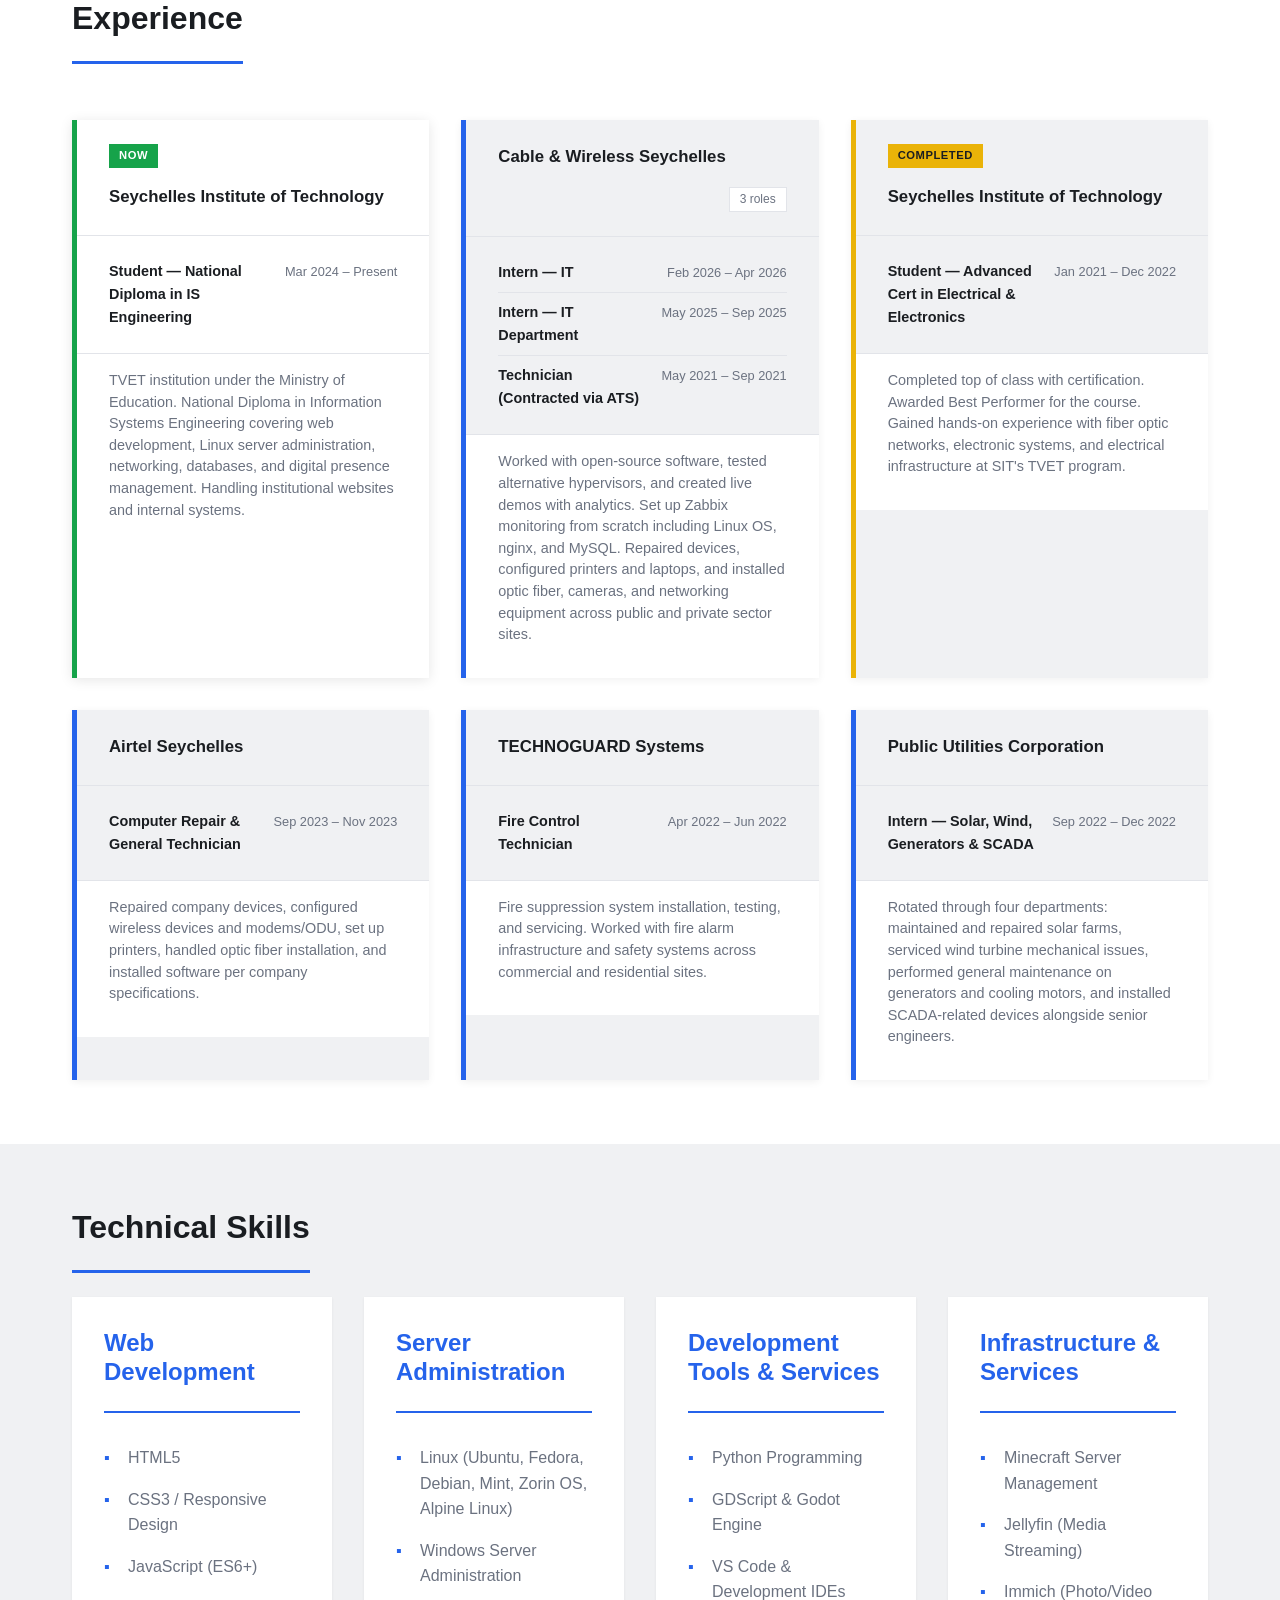
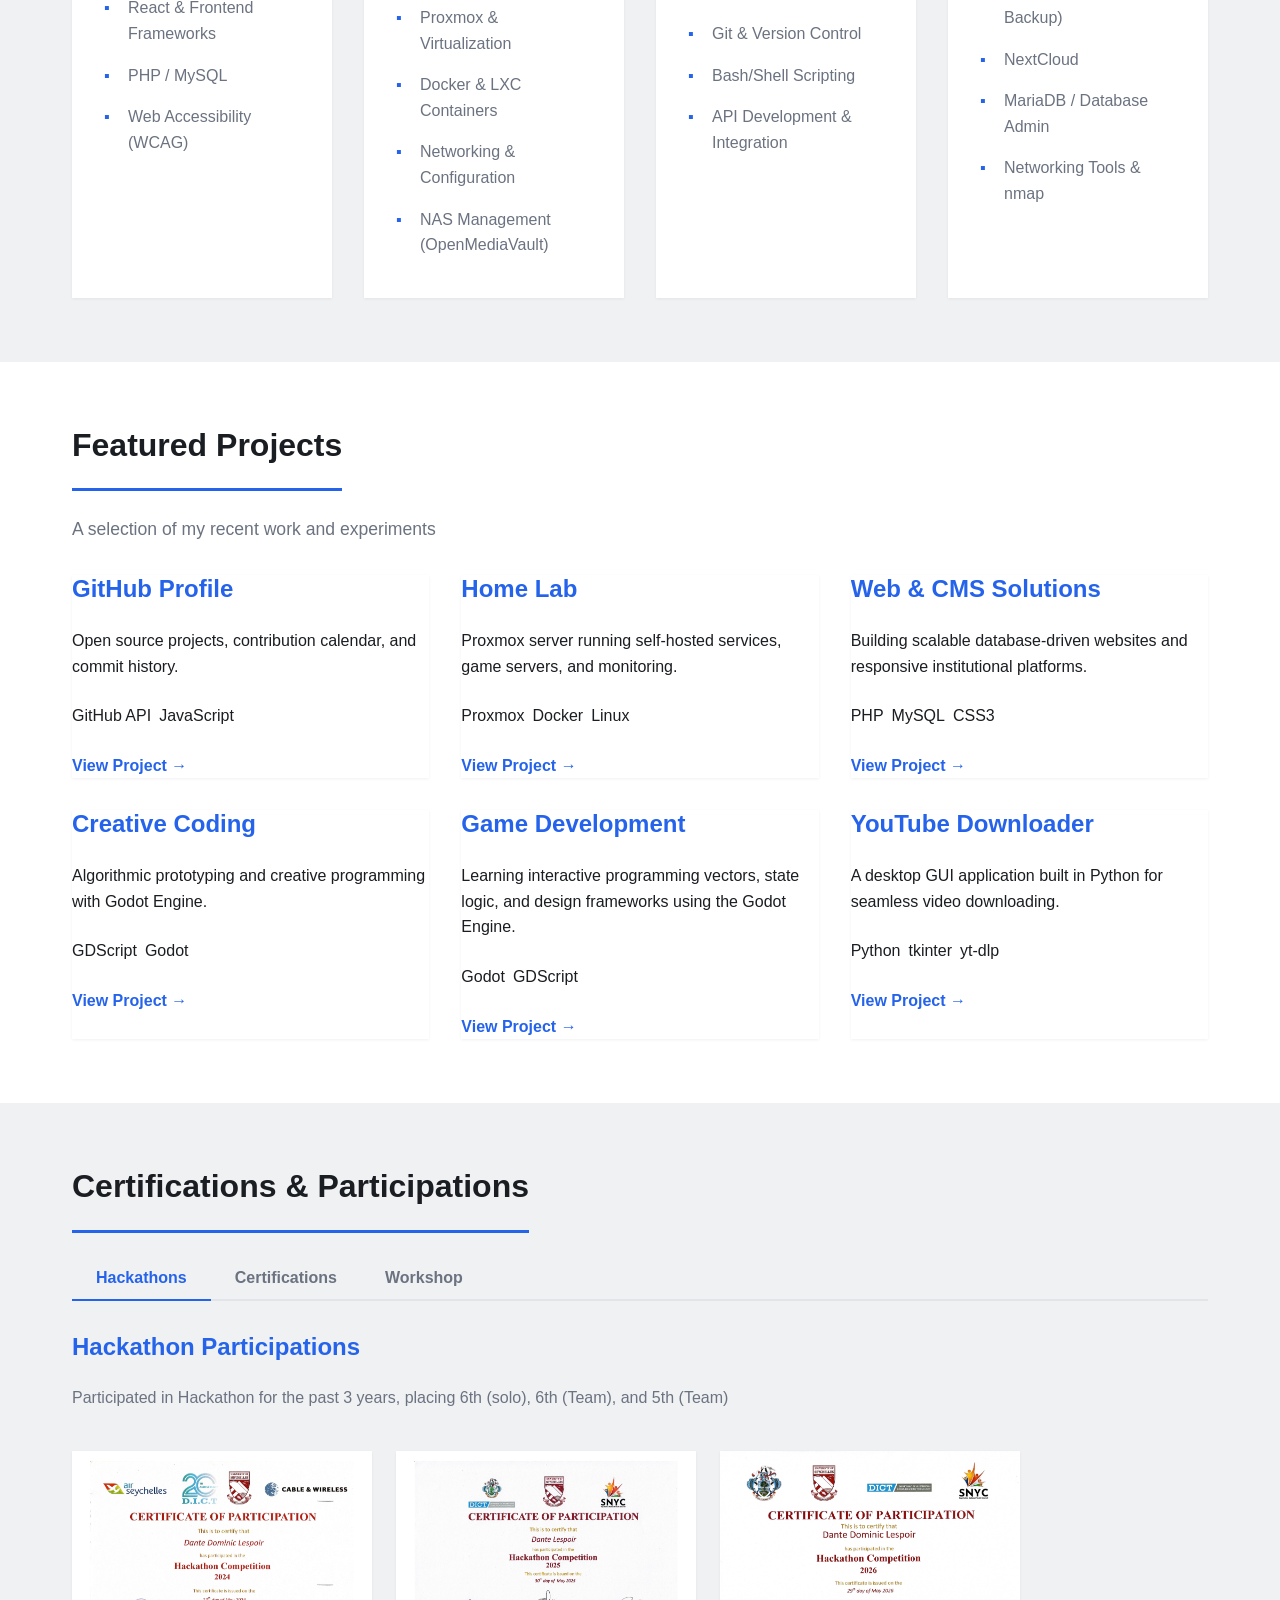
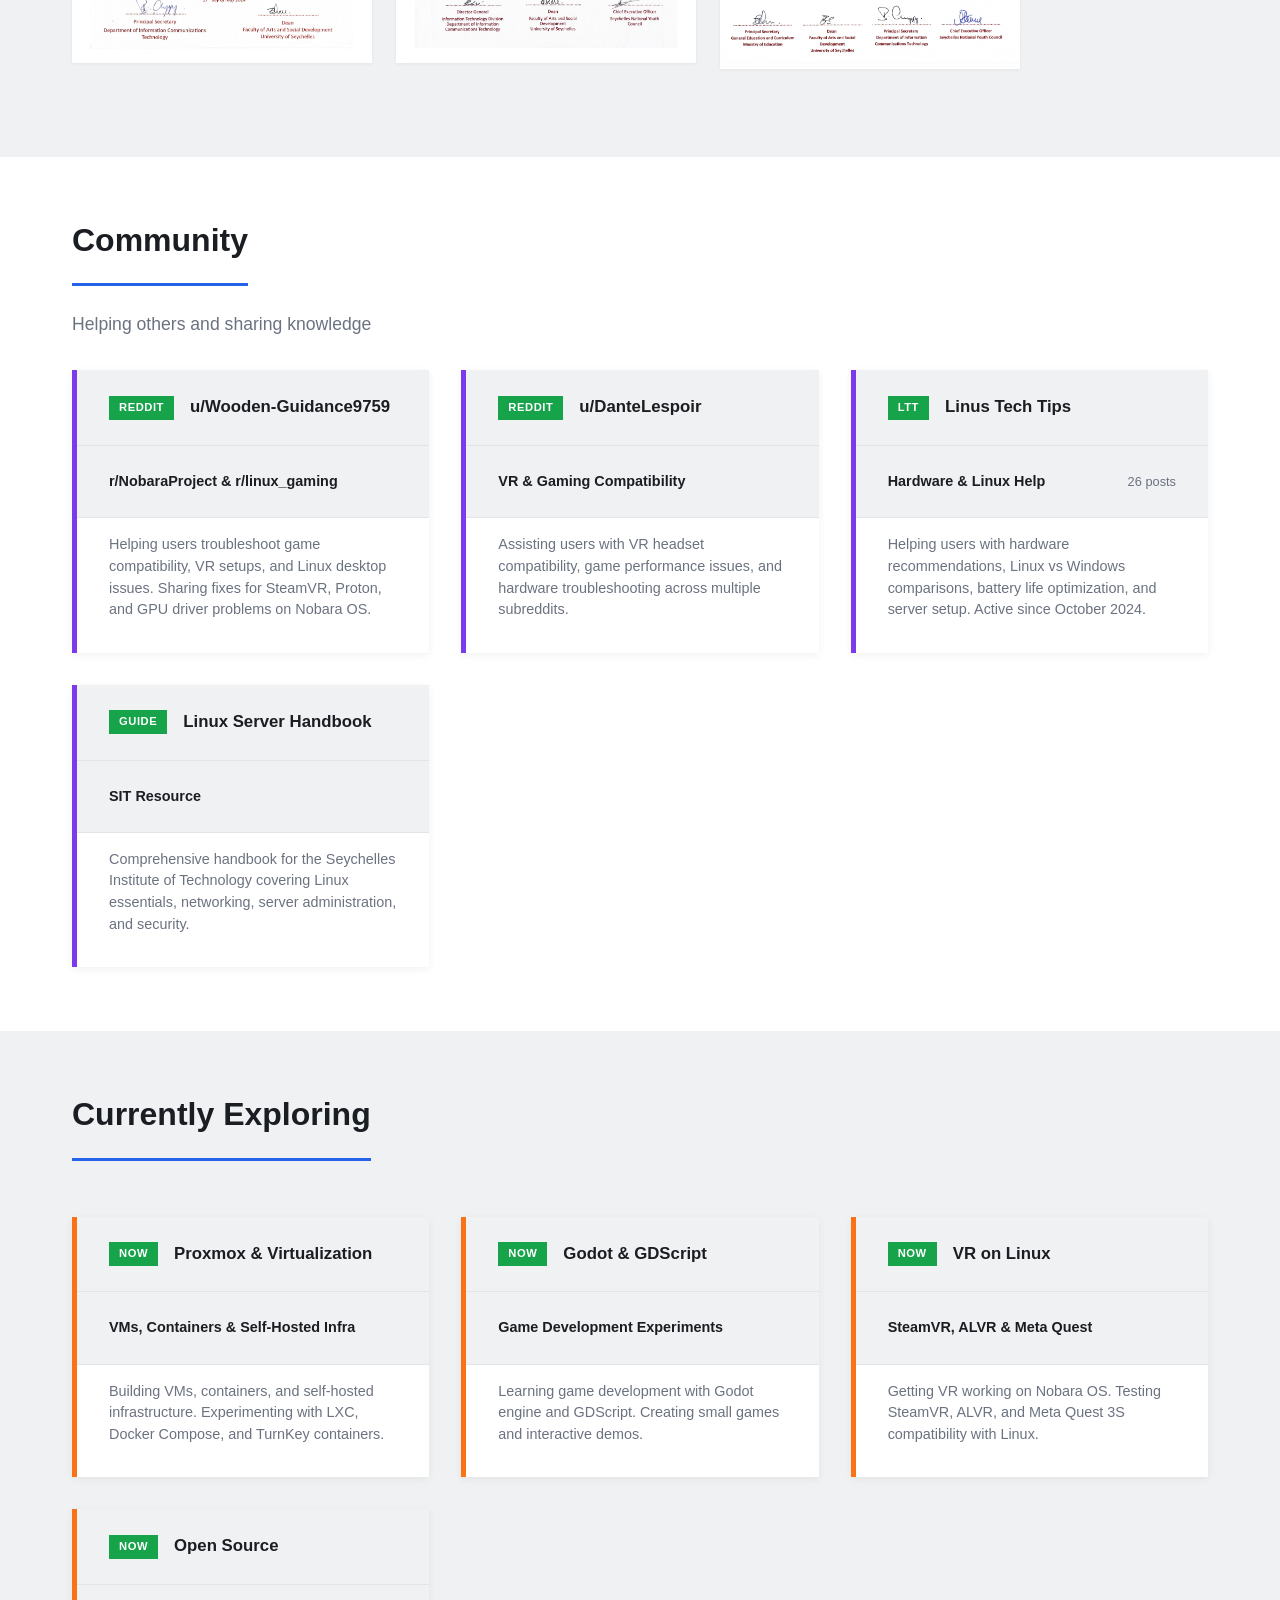
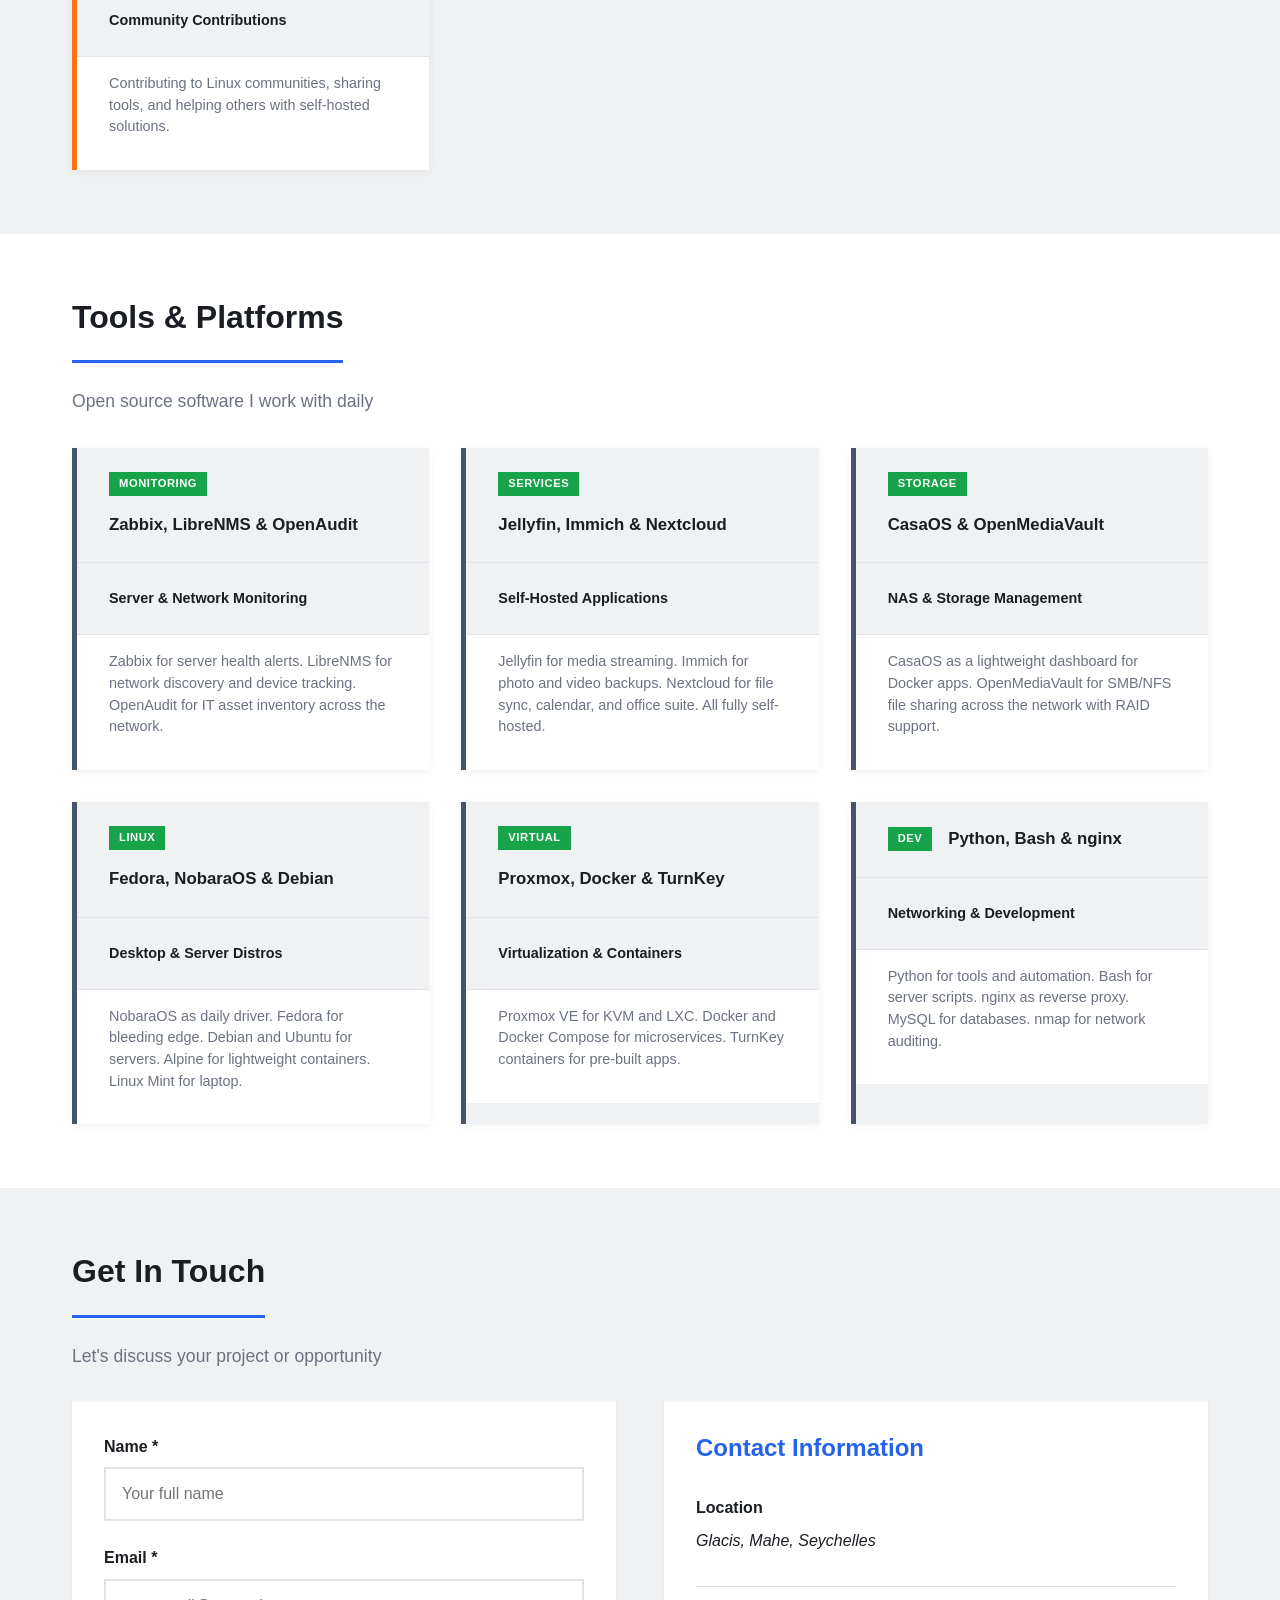
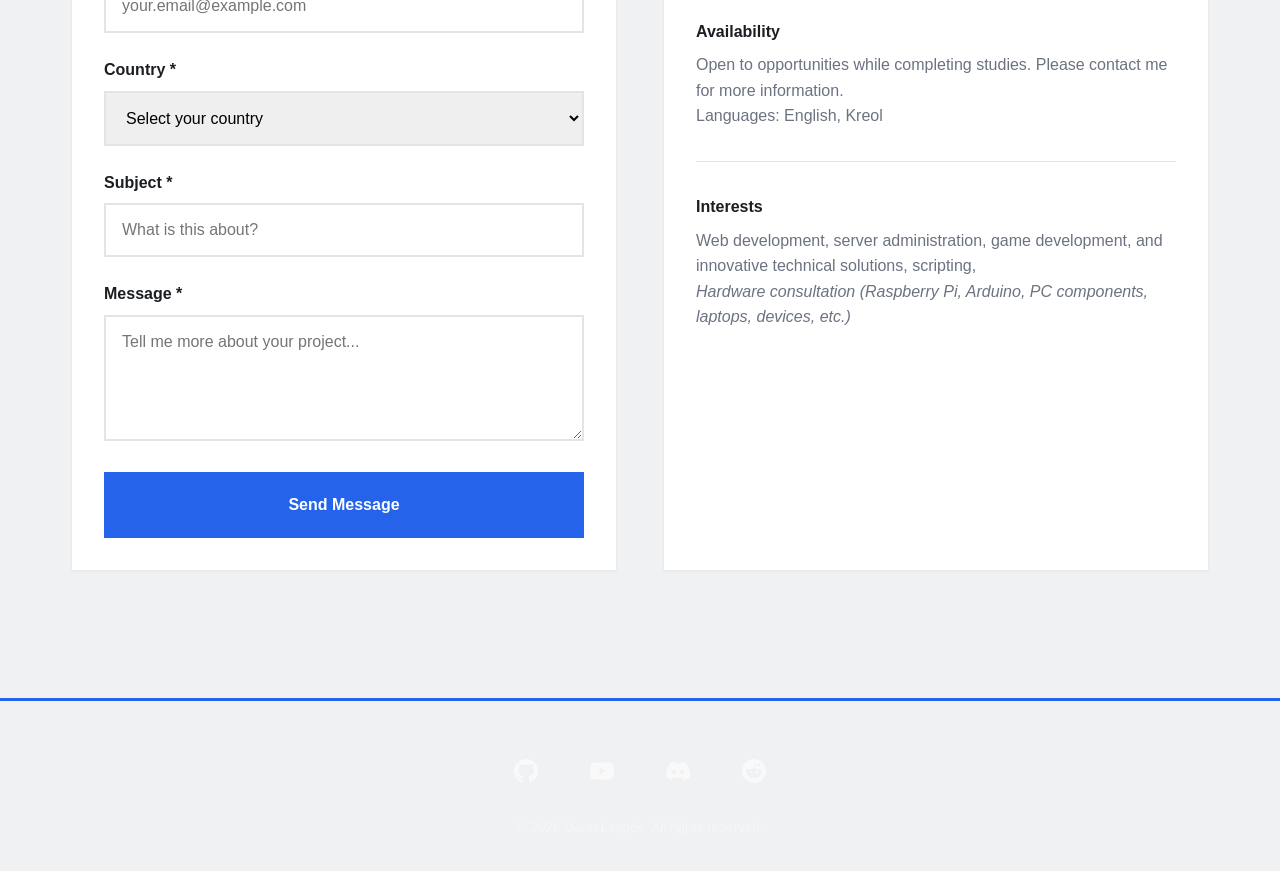
==== commit 3d23dd09: "Convert PHP site to static HTML for GitHub Pages compatibility" ====
--- a/index.html
+++ b/index.html
@@ -1,35 +1,30 @@
 <!DOCTYPE html>
 <html lang="en">
-
 <head>
     <meta charset="UTF-8">
     <meta name="viewport" content="width=device-width, initial-scale=1.0">
-    <meta name="description"
-        content="Dante's Portfolio - Full-Stack Developer, Linux System Administrator, and Game Developer based in Seychelles">
-    <meta name="theme-color" content="#0052CC">
-    <title>Dante - Full-Stack Developer & System Administrator</title>
-    <link rel="stylesheet" href="styles.css">
+    <meta name="description" content="Dante Dominic Lespoir - Web Developer, Linux System Administrator, Game Developer based in Seychelles">
+    <meta name="theme-color" content="#3498db">
+    <title>Dante - Full-Stack Developer &amp; System Administrator</title>
+    <link rel="stylesheet" href="styles.css?v=15">
 </head>
 
 <body>
-
+    <!-- top bar -->
     <header role="banner">
         <div class="header-container">
             <div class="logo-section">
-                <h1>Dante Dominic Lespoir</h1>
+                <h1>
+                        Dante Dominic Lespoir
+                </h1>
                 <p class="tagline">Full-Stack Developer | Linux Administrator | Game Developer</p>
             </div>
-            
-            <!-- Theme Switcher cuz I cant be bothered with white theme but some people use it  -->
+
             <div class="theme-switcher" role="group" aria-label="Theme switcher">
-                <button class="theme-btn" data-theme="default" aria-label="Default theme" title="Default Theme">
-                    ☀️
-                </button>
-                <button class="theme-btn" data-theme="dark" aria-label="Dark theme" title="Dark Theme">
-                    🌙
-                </button>
-            </div>
-            
+                <button class="theme-btn" data-theme="default" aria-label="Default theme">☀️</button>
+                <button class="theme-btn" data-theme="dark" aria-label="Dark theme">🌙</button>
+            </div>
+
             <nav role="navigation" aria-label="Main navigation">
                 <button class="menu-toggle" aria-label="Toggle navigation menu" aria-expanded="false">
                     <span></span>
@@ -41,29 +36,27 @@
                     <li><a href="#skills">Skills</a></li>
                     <li><a href="#projects">Projects</a></li>
                     <li><a href="#experience">Experience</a></li>
+                    <li><a href="#certifications">Certifications</a></li>
+                    <li><a href="news.html">News</a></li>
+                    <li><a href="youtube.html">YouTube</a></li>
                     <li><a href="#contact">Contact</a></li>
-                    <li><a href="#c&p">Certifications & Participations</a></li>
                 </ul>
             </nav>
         </div>
     </header>
 
     <main id="main-content" role="main">
-        <!-- Hero Section (Video Background)-->
-        <div>
-            <video class="bg-video" src="./media/profolio.mp4" autoplay muted loop playsinline aria-hidden="true"></video>
-            <section class="hero" aria-labelledby="hero-title">
-                <div class="hero-content">
-                    
-                    <h2 id="hero-title">Welcome to My Portfolio</h2>
-                    <p>Based in Seychelles, specializing in web development, server administration, and creative coding
-                        solutions.</p>
+        <!-- hero banner -->
+        <section class="hero " aria-labelledby="hero-title">
+            <div class="hero-content">
+                    <img src="media/mypicture_46th_sportday.webp" alt="Dante Lespoir" class="hero-avatar">
+                <h2 id="hero-title">Welcome to My Portfolio</h2>
+                    <p>Based in Seychelles, specializing in web development, server administration, and creative coding solutions.</p>
                     <a href="#contact" class="cta-button">Get In Touch</a>
-                </div>
-            </section>
-        </div>
-
-        <!-- About  -->
+            </div>
+        </section>
+
+        <!-- about -->
         <section id="about" class="content-section" aria-labelledby="about-title">
             <div class="container">
                 <h2 id="about-title">About Me</h2>
@@ -75,7 +68,6 @@
                             Seychelles Institute of Technology (SIT), where I handle web development, Linux server
                             administration, and digital presence management.
                         </p>
-
                         <p>
                             My technical expertise spans from front-end design with HTML, CSS, and JavaScript to
                             back-end development with Python and PHP/MySQL. I'm actively exploring game development
@@ -86,37 +78,33 @@
                             Beyond professional work, I'm deeply invested in home labbing, virtualization,
                             containerization, and building robust server solutions. I run multiple services including
                             Minecraft servers, media streaming platforms, NAS systems, and containerized
-                            applications—turning infrastructure into a learning playground.
-                        </p>
-
-                        <a href="#c&p">Certifications and Participations </a>
-
-                    </div>
+                            applications&mdash;turning infrastructure into a learning playground.
+                        </p>
+                        <a href="#certifications">Certifications and Participations</a>
+                    </div>
+
                     <div class="credentials">
-                        <h3>Notable Education & Certifications</h3>
+                        <h3>Notable Education &amp; Certifications</h3>
                         <ul class="credential-list">
                             <li>
-                                <span class="credential-title">National Diploma in Information Systems
-                                    Engineering</span>
+                                <span class="credential-title">National Diploma in Information Systems Engineering</span>
                                 <span class="credential-status">Final Year (3-Year Course)</span>
                             </li>
                             <li>
                                 <span class="credential-title">Advanced Certification in Electrical Electronics</span>
                                 <span class="credential-status">(2-Year Course)</span>
                                 <div class="credential-images">
-                                    <a href="./assets/Advance Certificate Electrical Electronics-1.png" target="_blank"><img
-                                            src="./assets/Advance Certificate Electrical Electronics-1.png"
-                                            alt="Advance Certificate-1" class="credential-logo"></a>
-                                    <a href="./assets/Advance Certificate Electrical Electronics-2.png" target="_blank"><img
-                                            src="./assets/Advance Certificate Electrical Electronics-2.png"
-                                            alt="Advance Certificate-2" class="credential-logo"></a>
+                                    <a href="./assets/Advance Certificate Electrical Electronics-1.png" target="_blank">
+                                        <img src="./assets/Advance Certificate Electrical Electronics-1.png" alt="Advance Certificate-1" class="credential-logo">
+                                    </a>
+                                    <a href="./assets/Advance Certificate Electrical Electronics-2.png" target="_blank">
+                                        <img src="./assets/Advance Certificate Electrical Electronics-2.png" alt="Advance Certificate-2" class="credential-logo">
+                                    </a>
                                 </div>
-
                             </li>
                             <li>
-                                <span class="credential-title">JavaScript & Web Development Certification</span>
+                                <span class="credential-title">JavaScript &amp; Web Development Certification</span>
                                 <span class="credential-provider">Codecademy</span>
-
                             </li>
                         </ul>
                     </div>
@@ -124,7 +112,140 @@
             </div>
         </section>
 
-        <!-- Skills  -->
+        <!-- experience -->
+        <section id="experience" class="content-section experience-section" aria-labelledby="experience-title">
+            <div class="container">
+                <h2 id="experience-title">Experience</h2>
+                <div class="exp-grid">
+
+                    <!-- current -->
+                    <div class="exp-card exp-card--current">
+                        <div class="exp-card-head">
+                            <span class="exp-badge exp-badge--now">Now</span>
+                            <span class="exp-company">Seychelles Institute of Technology</span>
+                        </div>
+                        <div class="exp-roles">
+                            <div class="exp-role">
+                                <span class="exp-title">Student &mdash; National Diploma in IS Engineering</span>
+                                <span class="exp-dates">Mar 2024 &ndash; Present</span>
+                            </div>
+                        </div>
+                        <p class="exp-desc">
+                            TVET institution under the Ministry of Education. National Diploma in
+                            Information Systems Engineering covering web development, Linux server
+                            administration, networking, databases, and digital presence management.
+                            Handling institutional websites and internal systems.
+                        </p>
+                    </div>
+
+                    <!-- cable & wireless -->
+                    <div class="exp-card">
+                        <div class="exp-card-head">
+                            <span class="exp-company">Cable &amp; Wireless Seychelles</span>
+                            <span class="exp-count">3 roles</span>
+                        </div>
+                        <div class="exp-roles">
+                            <div class="exp-role">
+                                <span class="exp-title">Intern &mdash; IT</span>
+                                <span class="exp-dates">Feb 2026 &ndash; Apr 2026</span>
+                            </div>
+                            <div class="exp-role">
+                                <span class="exp-title">Intern &mdash; IT Department</span>
+                                <span class="exp-dates">May 2025 &ndash; Sep 2025</span>
+                            </div>
+                            <div class="exp-role">
+                                <span class="exp-title">Technician (Contracted via ATS)</span>
+                                <span class="exp-dates">May 2021 &ndash; Sep 2021</span>
+                            </div>
+                        </div>
+                        <p class="exp-desc">
+                            Worked with open-source software, tested alternative hypervisors, and
+                            created live demos with analytics. Set up Zabbix monitoring from scratch
+                            including Linux OS, nginx, and MySQL. Repaired devices, configured
+                            printers and laptops, and installed optic fiber, cameras, and networking
+                            equipment across public and private sector sites.
+                        </p>
+                    </div>
+
+                    <!-- sit completed -->
+                    <div class="exp-card exp-card--done">
+                        <div class="exp-card-head">
+                            <span class="exp-badge exp-badge--done">Completed</span>
+                            <span class="exp-company">Seychelles Institute of Technology</span>
+                        </div>
+                        <div class="exp-roles">
+                            <div class="exp-role">
+                                <span class="exp-title">Student &mdash; Advanced Cert in Electrical &amp; Electronics</span>
+                                <span class="exp-dates">Jan 2021 &ndash; Dec 2022</span>
+                            </div>
+                        </div>
+                        <p class="exp-desc">
+                            Completed top of class with certification. Awarded Best Performer for the
+                            course. Gained hands-on experience with fiber optic networks, electronic
+                            systems, and electrical infrastructure at SIT's TVET program.
+                        </p>
+                    </div>
+
+                    <!-- airtel -->
+                    <div class="exp-card">
+                        <div class="exp-card-head">
+                            <span class="exp-company">Airtel Seychelles</span>
+                        </div>
+                        <div class="exp-roles">
+                            <div class="exp-role">
+                                <span class="exp-title">Computer Repair &amp; General Technician</span>
+                                <span class="exp-dates">Sep 2023 &ndash; Nov 2023</span>
+                            </div>
+                        </div>
+                        <p class="exp-desc">
+                            Repaired company devices, configured wireless devices and modems/ODU,
+                            set up printers, handled optic fiber installation, and installed
+                            software per company specifications.
+                        </p>
+                    </div>
+
+                    <!-- technoguard -->
+                    <div class="exp-card">
+                        <div class="exp-card-head">
+                            <span class="exp-company">TECHNOGUARD Systems</span>
+                        </div>
+                        <div class="exp-roles">
+                            <div class="exp-role">
+                                <span class="exp-title">Fire Control Technician</span>
+                                <span class="exp-dates">Apr 2022 &ndash; Jun 2022</span>
+                            </div>
+                        </div>
+                        <p class="exp-desc">
+                            Fire suppression system installation, testing, and servicing. Worked
+                            with fire alarm infrastructure and safety systems across commercial
+                            and residential sites.
+                        </p>
+                    </div>
+
+                    <!-- puc -->
+                    <div class="exp-card">
+                        <div class="exp-card-head">
+                            <span class="exp-company">Public Utilities Corporation</span>
+                        </div>
+                        <div class="exp-roles">
+                            <div class="exp-role">
+                                <span class="exp-title">Intern &mdash; Solar, Wind, Generators &amp; SCADA</span>
+                                <span class="exp-dates">Sep 2022 &ndash; Dec 2022</span>
+                            </div>
+                        </div>
+                        <p class="exp-desc">
+                            Rotated through four departments: maintained and repaired solar farms,
+                            serviced wind turbine mechanical issues, performed general maintenance
+                            on generators and cooling motors, and installed SCADA-related devices
+                            alongside senior engineers.
+                        </p>
+                    </div>
+
+                </div>
+            </div>
+        </section>
+
+        <!-- skills -->
         <section id="skills" class="content-section skills-section" aria-labelledby="skills-title">
             <div class="container">
                 <h2 id="skills-title">Technical Skills</h2>
@@ -135,7 +256,7 @@
                             <li>HTML5</li>
                             <li>CSS3 / Responsive Design</li>
                             <li>JavaScript (ES6+)</li>
-                            <li>React & Frontend Frameworks</li>
+                            <li>React &amp; Frontend Frameworks</li>
                             <li>PHP / MySQL</li>
                             <li>Web Accessibility (WCAG)</li>
                         </ul>
@@ -143,324 +264,579 @@
                     <div class="skill-category">
                         <h3>Server Administration</h3>
                         <ul class="skill-list">
-                            <li>Linux (Ubuntu, Fedora, Debian, Mint, Zorin OS)</li>
+                            <li>Linux (Ubuntu, Fedora, Debian, Mint, Zorin OS, Alpine Linux)</li>
                             <li>Windows Server Administration</li>
-                            <li>Proxmox & Virtualization</li>
-                            <li>Docker & LXC Containers</li>
-                            <li>Networking & Configuration</li>
+                            <li>Proxmox &amp; Virtualization</li>
+                            <li>Docker &amp; LXC Containers</li>
+                            <li>Networking &amp; Configuration</li>
                             <li>NAS Management (OpenMediaVault)</li>
                         </ul>
                     </div>
                     <div class="skill-category">
-                        <h3>Development Tools & Services</h3>
+                        <h3>Development Tools &amp; Services</h3>
                         <ul class="skill-list">
                             <li>Python Programming</li>
-                            <li>GDScript & Godot Engine</li>
-                            <li>VS Code & Development IDEs</li>
-                            <li>Git & Version Control</li>
+                            <li>GDScript &amp; Godot Engine</li>
+                            <li>VS Code &amp; Development IDEs</li>
+                            <li>Git &amp; Version Control</li>
                             <li>Bash/Shell Scripting</li>
-                            <li>API Development & Integration</li>
+                            <li>API Development &amp; Integration</li>
                         </ul>
                     </div>
                     <div class="skill-category">
-                        <h3>Infrastructure & Services</h3>
+                        <h3>Infrastructure &amp; Services</h3>
                         <ul class="skill-list">
                             <li>Minecraft Server Management</li>
                             <li>Jellyfin (Media Streaming)</li>
                             <li>Immich (Photo/Video Backup)</li>
                             <li>NextCloud</li>
                             <li>MariaDB / Database Admin</li>
-                            <li>Networking Tools & nmap</li>
+                            <li>Networking Tools &amp; nmap</li>
                         </ul>
                     </div>
                 </div>
             </div>
-
-
-        </section>
-
-        <!-- Projects  -->
+        </section>
+
+                <!-- projects -->
         <section id="projects" class="content-section" aria-labelledby="projects-title">
             <div class="container">
                 <h2 id="projects-title">Featured Projects</h2>
                 <p class="section-subtitle">A selection of my recent work and experiments</p>
                 <div class="project-grid">
-                    <article class="project-card">
-                        <div class="project-image">
-                            <div class="project-placeholder"><video src="./media/youtube_downloader (1).mp4" autoplay
-                                    muted loop playsinline aria-hidden="true"></video></div>
-                        </div>
-                        <div class="project-content">
-                            <h3>YouTube Downloader</h3>
-                            <p class="project-description">A comprehensive Python/tkinter application for downloading
-                                and managing YouTube videos with support for playlists, quality selection, and metadata
-                                preservation.</p>
+                    <div class="project-card">
+                        <div class="project-card-body">
+                            <h3><a href="project-github.html">GitHub Profile</a></h3>
+                            <p>Open source projects, contribution calendar, and commit history.</p>
                             <div class="project-tags">
-                                <span class="tag">Python</span>
-                                <span class="tag">tkinter</span>
-                                <span class="tag">yt-dlp</span>
-                            </div>
-                            <a href="project-youtube-downloader.html" class="project-link">View Project →</a>
-                        </div>
-                    </article>
-
-                    <article class="project-card">
-                        <div class="project-image">
-                            <div class="project-placeholder"><video src="./media/godot (1).mp4" autoplay muted
-                                    loop playsinline aria-hidden="true"></video></div>
-                        </div>
-                        <div class="project-content">
-                            <h3>Game Development Experiments</h3>
-                            <p class="project-description">Learning and prototyping with the Godot engine and GDScript,
-                                creating small games and interactive demos to master game development fundamentals.</p>
+                                <span>GitHub API</span><span>JavaScript</span>
+                            </div>
+                            <a href="project-github.html" class="project-link">View Project &rarr;</a>
+                        </div>
+                    </div>
+                    <div class="project-card">
+                        <div class="project-card-body">
+                            <h3><a href="project-homelab.html">Home Lab</a></h3>
+                            <p>Proxmox server running self-hosted services, game servers, and monitoring.</p>
                             <div class="project-tags">
-                                <span class="tag">Godot</span>
-                                <span class="tag">GDScript</span>
-                                <span class="tag">Game Dev</span>
-                            </div>
-                            <a href="project-game-development.html" class="project-link">View Project →</a>
-                        </div>
-                    </article>
-
-                    <article class="project-card">
-                        <div class="project-image">
-                            <div class="project-placeholder"><video src="./media/IMG_3151.mp4" autoplay muted
-                                    loop playsinline aria-hidden="true"></video></div>
-                        </div>
-                        <div class="project-content">
-                            <h3>Home Lab Infrastructure</h3>
-                            <p class="project-description">Custom-built server environment featuring Proxmox
-                                virtualization, containerized services (Jellyfin, NextCloud, Immich), and comprehensive
-                                infrastructure management.</p>
+                                <span>Proxmox</span><span>Docker</span><span>Linux</span>
+                            </div>
+                            <a href="project-homelab.html" class="project-link">View Project &rarr;</a>
+                        </div>
+                    </div>
+                    <div class="project-card">
+                        <div class="project-card-body">
+                            <h3><a href="project-web-solutions.html">Web &amp; CMS Solutions</a></h3>
+                            <p>Building scalable database-driven websites and responsive institutional platforms.</p>
                             <div class="project-tags">
-                                <span class="tag">Proxmox</span>
-                                <span class="tag">Docker</span>
-                                <span class="tag">Linux</span>
-                            </div>
-                            <a href="project-homelab.html" class="project-link">View Project →</a>
-                        </div>
-                    </article>
-
-                    <article class="project-card">
-                        <div class="project-image">
-                            <div class="project-placeholder"><video src="./media/Programming Final Unit Project (1).mp4"
-                                    autoplay muted loop playsinline aria-hidden="true"></video></div>
-                        </div>
-                        <div class="project-content">
-                            <h3>Web & CMS Solutions</h3>
-                            <p class="project-description">Full-stack web development projects including PHP/MySQL
-                                applications, responsive website design, and content management system implementations.
-                            </p>
+                                <span>PHP</span><span>MySQL</span><span>CSS3</span>
+                            </div>
+                            <a href="project-web-solutions.html" class="project-link">View Project &rarr;</a>
+                        </div>
+                    </div>
+                    <div class="project-card">
+                        <div class="project-card-body">
+                            <h3><a href="project-creative-coding.html">Creative Coding</a></h3>
+                            <p>Algorithmic prototyping and creative programming with Godot Engine.</p>
                             <div class="project-tags">
-                                <span class="tag">PHP</span>
-                                <span class="tag">MySQL</span>
-                                <span class="tag">Web Dev</span>
-                            </div>
-                            <a href="project-web-solutions.html" class="project-link">View Project →</a>
-                        </div>
-                    </article>
-                </div>
-            </div>
-        </section>
-
-        <!-- Experience  -->
-        <section id="experience" class="content-section experience-section" aria-labelledby="experience-title">
+                                <span>GDScript</span><span>Godot</span>
+                            </div>
+                            <a href="project-creative-coding.html" class="project-link">View Project &rarr;</a>
+                        </div>
+                    </div>
+                    <div class="project-card">
+                        <div class="project-card-body">
+                            <h3><a href="project-game-development.html">Game Development</a></h3>
+                            <p>Learning interactive programming vectors, state logic, and design frameworks using the Godot Engine.</p>
+                            <div class="project-tags">
+                                <span>Godot</span><span>GDScript</span>
+                            </div>
+                            <a href="project-game-development.html" class="project-link">View Project &rarr;</a>
+                        </div>
+                    </div>
+                    <div class="project-card">
+                        <div class="project-card-body">
+                            <h3><a href="project-youtube-downloader.html">YouTube Downloader</a></h3>
+                            <p>A desktop GUI application built in Python for seamless video downloading.</p>
+                            <div class="project-tags">
+                                <span>Python</span><span>tkinter</span><span>yt-dlp</span>
+                            </div>
+                            <a href="project-youtube-downloader.html" class="project-link">View Project &rarr;</a>
+                        </div>
+                    </div>
+                </div>
+            </div>
+        </section>
+
+        <!-- certifications -->
+        <section id="certifications" class="content-section" aria-labelledby="cert-title">
             <div class="container">
-                <h2 id="experience-title">Professional Experience</h2>
-                <div class="experience-timeline">
-                    <div class="experience-item">
-                        <div class="experience-marker"></div>
-                        <div class="experience-content">
-                            <h3>Web Developer & System Administrator</h3>
-                            <p class="experience-org">Seychelles Institute of Technology (SIT)</p>
-                            <p class="experience-description">
-                                Managing institutional web presence through PHP/MySQL development and maintenance.
-                                Administering Linux servers, handling system configurations, and managing digital
-                                infrastructure. Creating social media content and supporting institutional IT needs.
-                            </p>
-                        </div>
-                    </div>
-                    <div class="experience-item">
-                        <div class="experience-marker"></div>
-                        <div class="experience-content">
-                            <h3>Freelance Developer & Infrastructure Consultant</h3>
-                            <p class="experience-org">Independent Projects</p>
-                            <p class="experience-description">
-                                Building custom solutions including GUI applications, server setup and configuration,
-                                and technical consulting. Exploring opportunities in cloud hosting (VPS/Proxmox),
-                                hardware solutions, and specialized development work.
-                            </p>
-                        </div>
-                    </div>
-                    <div class="experience-item">
-                        <div class="experience-marker"></div>
-                        <div class="experience-content">
-                            <h3>Continuous Learning & Experimentation</h3>
-                            <p class="experience-org">Personal Projects & Home Lab</p>
-                            <p class="experience-description">
-                                Active engagement with emerging technologies including containerization, game
-                                development, advanced Linux system administration, and creative coding projects.
-                                Building and maintaining complex infrastructure solutions.
-                            </p>
-                        </div>
-                    </div>
-                </div>
-            </div>
-        </section>
-
-        <section id="c&p" class="content-section" aria-labelledby="cert-title">
+                <h2 id="cert-title">Certifications &amp; Participations</h2>
+                <div class="cert-tabs">
+                    <button class="cert-tab cert-tab--active" data-cert="hackathon">Hackathons</button>
+                    <button class="cert-tab" data-cert="certs">Certifications</button>
+                    <button class="cert-tab" data-cert="workshop">Workshop</button>
+                </div>
+                <div class="cert-panels">
+                    <div class="cert-panel cert-panel--active" id="cert-hackathon">
+                        <h3>Hackathon Participations</h3>
+                        <p class="credential-description">
+                            Participated in Hackathon for the past 3 years, placing 6th (solo), 6th (Team), and 5th (Team)
+                        </p>
+                        <div class="credential-images-grid">
+                            <a href="./assets/Hackathon-1.webp" target="_blank">
+                                <img data-src="./assets/Hackathon-1.webp" alt="Hackathon 2024" class="credential-logo lazy-img">
+                            </a>
+                            <a href="./assets/Hackathon-2.webp" target="_blank">
+                                <img data-src="./assets/Hackathon-2.webp" alt="Hackathon 2025" class="credential-logo lazy-img">
+                            </a>
+                            <a href="./assets/Hackathon Cirtificate.webp" target="_blank">
+                                <img data-src="./assets/Hackathon Cirtificate.webp" alt="Hackathon 2026" class="credential-logo lazy-img">
+                            </a>
+                        </div>
+                    </div>
+                    <div class="cert-panel" id="cert-certs">
+                        <h3>Certifications</h3>
+                        <div class="credential-images-grid">
+                            <div class="cert-card">
+                                <a href="./assets/Introduction_to_Web_3.0-Certificate_of_Completion_9061.pdf" target="_blank">
+                                    <img data-src="./assets/Introduction_to_Web_3.0-Certificate_of_Completion_9061.webp" alt="Introduction to Web 3.0 Certificate" class="credential-logo lazy-img">
+                                </a>
+                                <span class="cert-card-label">Web 3.0 Fundamentals</span>
+                            </div>
+                            <div class="cert-card">
+                                <a href="./assets/Introduction_to_AI_for_Youth-Certificate_of_Completion__AI_for_Youth_9070.pdf" target="_blank">
+                                    <img data-src="./assets/Introduction_to_AI_for_Youth-Certificate_of_Completion__AI_for_Youth_9070.webp" alt="AI for Youth Certificate" class="credential-logo lazy-img">
+                                </a>
+                                <span class="cert-card-label">AI for Youth</span>
+                            </div>
+                            <div class="cert-card">
+                                <a href="./assets/Introduction_to_Generative_AI-Certificate_of_Completion_9083.pdf" target="_blank">
+                                    <img data-src="./assets/Introduction_to_Generative_AI-Certificate_of_Completion_9083.webp" alt="Introduction to Generative AI Certificate" class="credential-logo lazy-img">
+                                </a>
+                                <span class="cert-card-label">Generative AI</span>
+                            </div>
+                            <div class="cert-card">
+                                <a href="./assets/Introduction_to_Responsible_AI_Skills-Certificate_of_Completion_9084.pdf" target="_blank">
+                                    <img data-src="./assets/Introduction_to_Responsible_AI_Skills-Certificate_of_Completion_9084.webp" alt="Responsible AI Skills Certificate" class="credential-logo lazy-img">
+                                </a>
+                                <span class="cert-card-label">Responsible AI Skills</span>
+                            </div>
+                        </div>
+                    </div>
+                    <div class="cert-panel" id="cert-workshop">
+                        <h3>Web Application Workshop</h3>
+                        <p class="credential-description">
+                            Participated in an online Workshop hosted by Kevin from DICT Seychelles on Web Application Development
+                        </p>
+                        <div class="credential-images-grid">
+                            <a href="./assets/Dante DICT.webp" target="_blank">
+                                <img data-src="./assets/Dante DICT.webp" alt="Web Application Workshop Certification" class="credential-logo lazy-img">
+                            </a>
+                        </div>
+                    </div>
+                </div>
+            </div>
+        </section>
+
+        <!-- community -->
+        <section class="content-section" aria-labelledby="community-title">
             <div class="container">
-                <h2 id="cert-title">Certifications & Participations</h2>
-                <div class="credentials-section">
-                    <div class="credential-item">
-                        <h3>Hackathon Participations</h3>
-                        <p class="credential-description">Participated in Hackathon for the past 3 years, placing 6th (solo), 6th (Team), and 5th (Team)</p>
-                        <div class="credential-images-grid">
-                            <a href="./assets/Hackathon-1.webp" target="_blank"><img
-                                    src="./assets/Hackathon-1.webp" alt="Hackathon 2024" class="credential-logo"></a>
-                            <a href="./assets/Hackathon-2.webp" target="_blank"><img
-                                    src="./assets/Hackathon-2.webp" alt="Hackathon 2025" class="credential-logo"></a>
-                            <a href="./assets/Hackathon Cirtificate.webp" target="_blank"><img
-                                    src="./assets/Hackathon Cirtificate.webp" alt="Hackathon 2026" class="credential-logo"></a>
-                        </div>
-                    </div>
-
-                    <div class="credential-item">
-                        <h3>Web Application Workshop</h3>
-                        <p class="credential-description">Participated in an online Workshop hosted by Kevin from DICT Seychelles on Web Application Development</p>
-                        <div class="credential-images-grid">
-                            <a href="./assets/Dante DICT.webp" target="_blank"><img src="./assets/Dante DICT.webp"
-                                    alt="Web Application Workshop Certification" class="credential-logo"></a>
-                        </div>
-                    </div>
-                </div>
-            </div>
-        </section>
-
-
-<!-- Contact  -->
+                <h2 id="community-title">Community</h2>
+                <p class="section-subtitle">Helping others and sharing knowledge</p>
+                <div class="exp-grid">
+
+                    <div class="exp-card exp-card--community">
+                        <div class="exp-card-head">
+                            <span class="exp-badge exp-badge--community">Reddit</span>
+                            <span class="exp-company">u/Wooden-Guidance9759</span>
+                        </div>
+                        <div class="exp-roles">
+                            <div class="exp-role">
+                                <span class="exp-title">r/NobaraProject &amp; r/linux_gaming</span>
+                            </div>
+                        </div>
+                        <p class="exp-desc">
+                            Helping users troubleshoot game compatibility, VR setups, and Linux
+                            desktop issues. Sharing fixes for SteamVR, Proton, and GPU driver
+                            problems on Nobara OS.
+                        </p>
+                    </div>
+
+                    <div class="exp-card exp-card--community">
+                        <div class="exp-card-head">
+                            <span class="exp-badge exp-badge--community">Reddit</span>
+                            <span class="exp-company">u/DanteLespoir</span>
+                        </div>
+                        <div class="exp-roles">
+                            <div class="exp-role">
+                                <span class="exp-title">VR &amp; Gaming Compatibility</span>
+                            </div>
+                        </div>
+                        <p class="exp-desc">
+                            Assisting users with VR headset compatibility, game performance
+                            issues, and hardware troubleshooting across multiple subreddits.
+                        </p>
+                    </div>
+
+                    <div class="exp-card exp-card--community">
+                        <div class="exp-card-head">
+                            <span class="exp-badge exp-badge--community">LTT</span>
+                            <span class="exp-company">Linus Tech Tips</span>
+                        </div>
+                        <div class="exp-roles">
+                            <div class="exp-role">
+                                <span class="exp-title">Hardware &amp; Linux Help</span>
+                                <span class="exp-dates">26 posts</span>
+                            </div>
+                        </div>
+                        <p class="exp-desc">
+                            Helping users with hardware recommendations, Linux vs Windows
+                            comparisons, battery life optimization, and server setup. Active
+                            since October 2024.
+                        </p>
+                    </div>
+
+                    <div class="exp-card exp-card--community">
+                        <div class="exp-card-head">
+                            <span class="exp-badge exp-badge--community">Guide</span>
+                            <span class="exp-company">Linux Server Handbook</span>
+                        </div>
+                        <div class="exp-roles">
+                            <div class="exp-role">
+                                <span class="exp-title">SIT Resource</span>
+                            </div>
+                        </div>
+                        <p class="exp-desc">
+                            Comprehensive handbook for the Seychelles Institute of Technology
+                            covering Linux essentials, networking, server administration,
+                            and security.
+                        </p>
+                    </div>
+
+                </div>
+            </div>
+        </section>
+
+        <!-- currently exploring -->
+        <section class="content-section" aria-labelledby="exploring-title">
+            <div class="container">
+                <h2 id="exploring-title">Currently Exploring</h2>
+                <div class="exp-grid">
+
+                    <div class="exp-card exp-card--exploring">
+                        <div class="exp-card-head">
+                            <span class="exp-badge exp-badge--exploring">Now</span>
+                            <span class="exp-company">Proxmox &amp; Virtualization</span>
+                        </div>
+                        <div class="exp-roles">
+                            <div class="exp-role">
+                                <span class="exp-title">VMs, Containers &amp; Self-Hosted Infra</span>
+                            </div>
+                        </div>
+                        <p class="exp-desc">
+                            Building VMs, containers, and self-hosted infrastructure.
+                            Experimenting with LXC, Docker Compose, and TurnKey containers.
+                        </p>
+                    </div>
+
+                    <div class="exp-card exp-card--exploring">
+                        <div class="exp-card-head">
+                            <span class="exp-badge exp-badge--exploring">Now</span>
+                            <span class="exp-company">Godot &amp; GDScript</span>
+                        </div>
+                        <div class="exp-roles">
+                            <div class="exp-role">
+                                <span class="exp-title">Game Development Experiments</span>
+                            </div>
+                        </div>
+                        <p class="exp-desc">
+                            Learning game development with Godot engine and GDScript.
+                            Creating small games and interactive demos.
+                        </p>
+                    </div>
+
+                    <div class="exp-card exp-card--exploring">
+                        <div class="exp-card-head">
+                            <span class="exp-badge exp-badge--exploring">Now</span>
+                            <span class="exp-company">VR on Linux</span>
+                        </div>
+                        <div class="exp-roles">
+                            <div class="exp-role">
+                                <span class="exp-title">SteamVR, ALVR &amp; Meta Quest</span>
+                            </div>
+                        </div>
+                        <p class="exp-desc">
+                            Getting VR working on Nobara OS. Testing SteamVR, ALVR,
+                            and Meta Quest 3S compatibility with Linux.
+                        </p>
+                    </div>
+
+                    <div class="exp-card exp-card--exploring">
+                        <div class="exp-card-head">
+                            <span class="exp-badge exp-badge--exploring">Now</span>
+                            <span class="exp-company">Open Source</span>
+                        </div>
+                        <div class="exp-roles">
+                            <div class="exp-role">
+                                <span class="exp-title">Community Contributions</span>
+                            </div>
+                        </div>
+                        <p class="exp-desc">
+                            Contributing to Linux communities, sharing tools, and helping
+                            others with self-hosted solutions.
+                        </p>
+                    </div>
+
+                </div>
+            </div>
+        </section>
+
+        <!-- tools & platforms -->
+        <section class="content-section" aria-labelledby="tools-title">
+            <div class="container">
+                <h2 id="tools-title">Tools &amp; Platforms</h2>
+                <p class="section-subtitle">Open source software I work with daily</p>
+                <div class="exp-grid">
+
+                    <div class="exp-card exp-card--tools">
+                        <div class="exp-card-head">
+                            <span class="exp-badge exp-badge--tools">Monitoring</span>
+                            <span class="exp-company">Zabbix, LibreNMS &amp; OpenAudit</span>
+                        </div>
+                        <div class="exp-roles">
+                            <div class="exp-role">
+                                <span class="exp-title">Server &amp; Network Monitoring</span>
+                            </div>
+                        </div>
+                        <p class="exp-desc">
+                            Zabbix for server health alerts. LibreNMS for network
+                            discovery and device tracking. OpenAudit for IT asset
+                            inventory across the network.
+                        </p>
+                    </div>
+
+                    <div class="exp-card exp-card--tools">
+                        <div class="exp-card-head">
+                            <span class="exp-badge exp-badge--tools">Services</span>
+                            <span class="exp-company">Jellyfin, Immich &amp; Nextcloud</span>
+                        </div>
+                        <div class="exp-roles">
+                            <div class="exp-role">
+                                <span class="exp-title">Self-Hosted Applications</span>
+                            </div>
+                        </div>
+                        <p class="exp-desc">
+                            Jellyfin for media streaming. Immich for photo and video
+                            backups. Nextcloud for file sync, calendar, and office
+                            suite. All fully self-hosted.
+                        </p>
+                    </div>
+
+                    <div class="exp-card exp-card--tools">
+                        <div class="exp-card-head">
+                            <span class="exp-badge exp-badge--tools">Storage</span>
+                            <span class="exp-company">CasaOS &amp; OpenMediaVault</span>
+                        </div>
+                        <div class="exp-roles">
+                            <div class="exp-role">
+                                <span class="exp-title">NAS &amp; Storage Management</span>
+                            </div>
+                        </div>
+                        <p class="exp-desc">
+                            CasaOS as a lightweight dashboard for Docker apps. OpenMediaVault
+                            for SMB/NFS file sharing across the network with RAID support.
+                        </p>
+                    </div>
+
+                    <div class="exp-card exp-card--tools">
+                        <div class="exp-card-head">
+                            <span class="exp-badge exp-badge--tools">Linux</span>
+                            <span class="exp-company">Fedora, NobaraOS &amp; Debian</span>
+                        </div>
+                        <div class="exp-roles">
+                            <div class="exp-role">
+                                <span class="exp-title">Desktop &amp; Server Distros</span>
+                            </div>
+                        </div>
+                        <p class="exp-desc">
+                            NobaraOS as daily driver. Fedora for bleeding edge. Debian
+                            and Ubuntu for servers. Alpine for lightweight containers.
+                            Linux Mint for laptop.
+                        </p>
+                    </div>
+
+                    <div class="exp-card exp-card--tools">
+                        <div class="exp-card-head">
+                            <span class="exp-badge exp-badge--tools">Virtual</span>
+                            <span class="exp-company">Proxmox, Docker &amp; TurnKey</span>
+                        </div>
+                        <div class="exp-roles">
+                            <div class="exp-role">
+                                <span class="exp-title">Virtualization &amp; Containers</span>
+                            </div>
+                        </div>
+                        <p class="exp-desc">
+                            Proxmox VE for KVM and LXC. Docker and Docker Compose
+                            for microservices. TurnKey containers for pre-built apps.
+                        </p>
+                    </div>
+
+                    <div class="exp-card exp-card--tools">
+                        <div class="exp-card-head">
+                            <span class="exp-badge exp-badge--tools">Dev</span>
+                            <span class="exp-company">Python, Bash &amp; nginx</span>
+                        </div>
+                        <div class="exp-roles">
+                            <div class="exp-role">
+                                <span class="exp-title">Networking &amp; Development</span>
+                            </div>
+                        </div>
+                        <p class="exp-desc">
+                            Python for tools and automation. Bash for server scripts.
+                            nginx as reverse proxy. MySQL for databases. nmap for
+                            network auditing.
+                        </p>
+                    </div>
+
+                </div>
+            </div>
+        </section>
+
+        <!-- contact -->
         <section id="contact" class="content-section contact-section" aria-labelledby="contact-title">
             <div class="container">
                 <h2 id="contact-title">Get In Touch</h2>
                 <p class="section-subtitle">Let's discuss your project or opportunity</p>
                 <div class="contact-content">
+
                     <form class="contact-form" action="#" method="POST" aria-label="Contact form">
                         <div class="form-group">
                             <label for="name">Name <span aria-label="required">*</span></label>
-                            <input type="text" id="name" name="name" required aria-required="true"
-                                placeholder="Your full name">
+                            <input type="text" id="name" name="name" required placeholder="Your full name">
                         </div>
                         <div class="form-group">
                             <label for="email">Email <span aria-label="required">*</span></label>
-                            <input type="email" id="email" name="email" required aria-required="true"
-                                placeholder="your.email@example.com">
+                            <input type="email" id="email" name="email" required placeholder="your.email@example.com">
                         </div>
                         <div class="form-group">
                             <label for="country">Country <span aria-label="required">*</span></label>
-                            <select id="country" name="country" required aria-required="true" style="width: 100%; padding: 0.75rem; border-radius: 4px; border: 1px solid var(--border-color, #ccc); background-color: var(--bg-color, #fff); color: var(--text-color, #333);">
+                            <select id="country" name="country" required>
                                 <option value="" disabled selected>Select your country</option>
-                                
                                 <optgroup label="Africa">
-                                    <option value="Seychelles">🇸🇨 Seychelles</option>
-                                    <option value="South Africa">🇿🇦 South Africa</option>
-                                    <option value="Nigeria">🇳🇬 Nigeria</option>
-                                    <option value="Kenya">🇰🇪 Kenya</option>
-                                    <option value="Egypt">🇪🇬 Egypt</option>
-                                    <option value="Morocco">🇲🇦 Morocco</option>
-                                    <option value="Mauritius">🇲🇺 Mauritius</option>
+                                    <option value="Seychelles">Seychelles</option>
+                                    <option value="South Africa">South Africa</option>
+                                    <option value="Nigeria">Nigeria</option>
+                                    <option value="Kenya">Kenya</option>
+                                    <option value="Egypt">Egypt</option>
+                                    <option value="Morocco">Morocco</option>
+                                    <option value="Mauritius">Mauritius</option>
                                 </optgroup>
-
                                 <optgroup label="Asia">
-                                    <option value="India">🇮🇳 India</option>
-                                    <option value="China">🇨🇳 China</option>
-                                    <option value="Japan">🇯🇵 Japan</option>
-                                    <option value="Singapore">🇸🇬 Singapore</option>
-                                    <option value="United Arab Emirates">🇦🇪 United Arab Emirates</option>
-                                    <option value="Saudi Arabia">🇸🇦 Saudi Arabia</option>
-                                    <option value="South Korea">🇰🇷 South Korea</option>
+                                    <option value="India">India</option>
+                                    <option value="China">China</option>
+                                    <option value="Japan">Japan</option>
+                                    <option value="Singapore">Singapore</option>
+                                    <option value="United Arab Emirates">United Arab Emirates</option>
+                                    <option value="Saudi Arabia">Saudi Arabia</option>
+                                    <option value="South Korea">South Korea</option>
                                 </optgroup>
-
                                 <optgroup label="Europe">
-                                    <option value="United Kingdom">🇬🇧 United Kingdom</option>
-                                    <option value="France">🇫🇷 France</option>
-                                    <option value="Germany">🇩🇪 Germany</option>
-                                    <option value="Italy">🇮🇹 Italy</option>
-                                    <option value="Spain">🇪🇸 Spain</option>
-                                    <option value="Netherlands">🇳🇱 Netherlands</option>
-                                    <option value="Switzerland">🇨🇭 Switzerland</option>
+                                    <option value="United Kingdom">United Kingdom</option>
+                                    <option value="France">France</option>
+                                    <option value="Germany">Germany</option>
+                                    <option value="Italy">Italy</option>
+                                    <option value="Spain">Spain</option>
+                                    <option value="Netherlands">Netherlands</option>
+                                    <option value="Switzerland">Switzerland</option>
+                                    <option value="Estonia">Estonia</option>
                                 </optgroup>
-
                                 <optgroup label="North America">
-                                    <option value="United States">🇺🇸 United States</option>
-                                    <option value="Canada">🇨🇦 Canada</option>
-                                    <option value="Mexico">🇲🇽 Mexico</option>
-                                    <option value="Jamaica">🇯🇲 Jamaica</option>
+                                    <option value="United States">United States</option>
+                                    <option value="Canada">Canada</option>
+                                    <option value="Mexico">Mexico</option>
+                                    <option value="Jamaica">Jamaica</option>
                                 </optgroup>
-
                                 <optgroup label="South America">
-                                    <option value="Brazil">🇧🇷 Brazil</option>
-                                    <option value="Argentina">🇦🇷 Argentina</option>
-                                    <option value="Colombia">🇨🇴 Colombia</option>
-                                    <option value="Chile">🇨🇱 Chile</option>
-                                    <option value="Peru">🇵🇪 Peru</option>
+                                    <option value="Brazil">Brazil</option>
+                                    <option value="Argentina">Argentina</option>
+                                    <option value="Colombia">Colombia</option>
+                                    <option value="Chile">Chile</option>
+                                    <option value="Peru">Peru</option>
                                 </optgroup>
-
                                 <optgroup label="Oceania">
-                                    <option value="Australia">🇦🇺 Australia</option>
-                                    <option value="New Zealand">🇳🇿 New Zealand</option>
-                                    <option value="Fiji">🇫🇯 Fiji</option>
-                                    <option value="Papua New Guinea">🇵🇬 Papua New Guinea</option>
+                                    <option value="Australia">Australia</option>
+                                    <option value="New Zealand">New Zealand</option>
+                                    <option value="Fiji">Fiji</option>
+                                    <option value="Papua New Guinea">Papua New Guinea</option>
                                 </optgroup>
-                                
                                 <optgroup label="Other">
-                                    <option value="Other">🌍 Other / International</option>
+                                    <option value="Other">Other / International</option>
                                 </optgroup>
                             </select>
                         </div>
                         <div class="form-group">
                             <label for="subject">Subject <span aria-label="required">*</span></label>
-                            <input type="text" id="subject" name="subject" required aria-required="true"
-                                placeholder="What is this about?">
+                            <input type="text" id="subject" name="subject" required placeholder="What is this about?">
                         </div>
                         <div class="form-group">
                             <label for="message">Message <span aria-label="required">*</span></label>
-                            <textarea id="message" name="message" rows="5" required aria-required="true"
-                                placeholder="Tell me more about your project..."></textarea>
+                            <textarea id="message" name="message" rows="5" required placeholder="Tell me more about your project..."></textarea>
                         </div>
                         <button type="submit" class="submit-button" aria-label="Send message">Send Message</button>
                     </form>
+
                     <div class="contact-info">
                         <h3>Contact Information</h3>
                         <div class="contact-item">
                             <span class="contact-label">Location</span>
-                            <address>Glacis, Mahe ,Seychelles</address>
+                            <address>Glacis, Mahe, Seychelles</address>
                         </div>
                         <div class="contact-item">
                             <span class="contact-label">Availability</span>
-                            <p>Still doing studies but open to opportunities, please contact me for more information.</p>
-                            <p>Please Note English, Kreol Only</p>
+                            <p>Open to opportunities while completing studies. Please contact me for more information.</p>
+                            <p>Languages: English, Kreol</p>
                         </div>
                         <div class="contact-item">
                             <span class="contact-label">Interests</span>
-                            <p>Web development, server administration, game development, and innovative technical
-                                solutions , scripting , 
+                            <p>
+                                Web development, server administration, game development, and innovative technical
+                                solutions, scripting,
                                 <br>
-                                <em>Hardware consulation (Raspberry Pi, Arduino, PC components , laptops, Devices , etc)</em>
+                                <em>Hardware consultation (Raspberry Pi, Arduino, PC components, laptops, devices, etc.)</em>
                             </p>
                         </div>
                     </div>
-                </div>
-            </div>
-        </section>
+
+                </div>
+            </div>
+        </section>
+
     </main>
 
+    <!-- footer -->
     <footer role="contentinfo">
         <div class="container">
-            <p>&copy; 2026 DanteLespoir. All rights reserved. | Designed with accessibility in mind.</p>
+            <div class="footer-inner">
+                <div class="footer-socials">
+                    <a href="https://github.com/DanteSIT" target="_blank" rel="noopener" aria-label="GitHub">
+                        <svg viewBox="0 0 24 24" width="24" height="24" fill="currentColor"><path d="M12 0C5.37 0 0 5.37 0 12c0 5.31 3.435 9.795 8.205 11.385.6.105.825-.255.825-.57 0-.285-.015-1.23-.015-2.235-3.015.555-3.795-.735-4.035-1.41-.135-.345-.72-1.41-1.23-1.695-.42-.225-1.02-.78-.015-.795.945-.015 1.62.87 1.845 1.23 1.08 1.815 2.805 1.305 3.495.99.105-.78.42-1.305.765-1.605-2.67-.3-5.46-1.335-5.46-5.925 0-1.305.465-2.385 1.23-3.225-.12-.3-.54-1.53.12-3.18 0 0 1.005-.315 3.3 1.23.96-.27 1.98-.405 3-.405s2.04.135 3 .405c2.295-1.56 3.3-1.23 3.3-1.23.66 1.65.24 2.88.12 3.18.765.84 1.23 1.905 1.23 3.225 0 4.605-2.805 5.625-5.475 5.925.435.375.81 1.095.81 2.22 0 1.605-.015 2.895-.015 3.3 0 .315.225.69.825.57A12.02 12.02 0 0024 12c0-6.63-5.37-12-12-12z"/></svg>
+                    </a>
+                    <a href="https://www.youtube.com/@dantelespoirsit" target="_blank" rel="noopener" aria-label="YouTube">
+                        <svg viewBox="0 0 24 24" width="24" height="24" fill="currentColor"><path d="M23.498 6.186a3.016 3.016 0 00-2.122-2.136C19.505 3.546 12 3.546 12 3.546s-7.505 0-9.377.504A3.017 3.017 0 00.502 6.186C0 8.07 0 12 0 12s0 3.93.502 5.814a3.016 3.016 0 002.122 2.136c1.871.504 9.376.504 9.376.504s7.505 0 9.377-.504a3.015 3.015 0 002.122-2.136C24 15.93 24 12 24 12s0-3.93-.502-5.814zM9.545 15.568V8.432L15.818 12l-6.273 3.568z"/></svg>
+                    </a>
+                    <a href="https://discord.com/users/danlespoir" target="_blank" rel="noopener" aria-label="Discord">
+                        <svg viewBox="0 0 24 24" width="24" height="24" fill="currentColor"><path d="M20.317 4.37a19.791 19.791 0 00-4.885-1.515.074.074 0 00-.079.037c-.21.375-.444.864-.608 1.25a18.27 18.27 0 00-5.487 0 12.64 12.64 0 00-.617-1.25.077.077 0 00-.079-.037A19.736 19.736 0 003.677 4.37a.07.07 0 00-.032.027C.533 9.046-.32 13.58.099 18.057a.082.082 0 00.031.057 19.9 19.9 0 005.993 3.03.078.078 0 00.084-.028c.462-.63.874-1.295 1.226-1.994a.076.076 0 00-.041-.106 13.107 13.107 0 01-1.872-.892.077.077 0 01-.008-.128 10.2 10.2 0 00.372-.292.074.074 0 01.077-.01c3.928 1.793 8.18 1.793 12.062 0a.074.074 0 01.078.01c.12.098.246.198.373.292a.077.077 0 01-.006.127 12.299 12.299 0 01-1.873.892.077.077 0 00-.041.107c.36.698.772 1.362 1.225 1.993a.076.076 0 00.084.028 19.839 19.839 0 006.002-3.03.077.077 0 00.032-.054c.5-5.177-.838-9.674-3.549-13.66a.061.061 0 00-.031-.03zM8.02 15.33c-1.183 0-2.157-1.085-2.157-2.419 0-1.333.956-2.419 2.157-2.419 1.21 0 2.176 1.096 2.157 2.42 0 1.333-.956 2.418-2.157 2.418zm7.975 0c-1.183 0-2.157-1.085-2.157-2.419 0-1.333.955-2.419 2.157-2.419 1.21 0 2.176 1.096 2.157 2.42 0 1.333-.946 2.418-2.157 2.418z"/></svg>
+                    </a>
+                    <a href="https://www.reddit.com/user/dante-lp" target="_blank" rel="noopener" aria-label="Reddit">
+                        <svg viewBox="0 0 24 24" width="24" height="24" fill="currentColor"><path d="M12 0A12 12 0 0 0 0 12a12 12 0 0 0 12 12 12 12 0 0 0 12-12A12 12 0 0 0 12 0zm5.01 4.744c.688 0 1.25.561 1.25 1.249a1.25 1.25 0 0 1-2.498.056l-2.597-.547-.8 3.747c1.824.07 3.48.632 4.674 1.488.308-.309.73-.491 1.207-.491.968 0 1.754.786 1.754 1.754 0 .716-.435 1.333-1.01 1.614a3.111 3.111 0 0 1 .042.52c0 2.694-3.13 4.87-7.004 4.87-3.874 0-7.004-2.176-7.004-4.87 0-.183.015-.366.043-.534A1.748 1.748 0 0 1 4.028 12c0-.968.786-1.754 1.754-1.754.463 0 .898.196 1.207.49 1.207-.883 2.878-1.43 4.744-1.487l.885-4.182a.342.342 0 0 1 .14-.197.35.35 0 0 1 .238-.042l2.906.617a1.214 1.214 0 0 1 1.108-.701zM9.25 12C8.561 12 8 12.562 8 13.25c0 .687.561 1.248 1.25 1.248.687 0 1.248-.561 1.248-1.249 0-.688-.561-1.249-1.249-1.249zm5.5 0c-.687 0-1.248.561-1.248 1.25 0 .687.561 1.248 1.249 1.248.688 0 1.249-.561 1.249-1.249 0-.687-.562-1.249-1.25-1.249zm-5.466 3.99a.327.327 0 0 0-.231.094.33.33 0 0 0 0 .463c.842.842 2.484.913 2.961.913.477 0 2.105-.056 2.961-.913a.361.361 0 0 0 .029-.463.33.33 0 0 0-.464 0c-.547.533-1.684.73-2.512.73-.828 0-1.979-.196-2.512-.73a.326.326 0 0 0-.232-.095z"/></svg>
+                    </a>
+                </div>
+                <p>&copy; 2026 DanteLespoir. All rights reserved.</p>
+            </div>
         </div>
     </footer>
 
-    <script src="script.js"></script>
+    <script src="script.js?v=5"></script>
 </body>
-
-</html>+</html>
--- a/styles.css
+++ b/styles.css
@@ -1,72 +1,45 @@
-/* Color Scheme: White (70%), Blue (20%), Black (10%) */
+/* ============================================
+   PORTFOLIO - styles.css
+   Dante Dominic Lespoir
+   ============================================ */
+
+/* -------------------------------------------
+   1. Variables
+   ------------------------------------------- */
 :root {
-    --color-white: #ffffff;
-    --color-light-gray: #f5f7fa;
-    --color-gray: #e8ecf1;
-    --color-blue-primary: #0052CC;
-    --color-blue-light: #0066FF;
-    --color-blue-dark: #003a99;
-    --color-black: #1a1a1a;
-    --color-black-light: #333333;
-    --color-text: #333333;
-    --color-text-light: #666666;
-    --color-accent: #0052CC;
-    --color-border: #e8ecf1;
-    --color-shadow: rgba(0, 0, 0, 0.1);
-    
-    /* Typography */
-    --font-primary: -apple-system, BlinkMacSystemFont, 'Segoe UI', 'Roboto', 'Oxygen', 'Ubuntu', 'Cantarell', sans-serif;
-    --font-mono: 'Courier New', monospace;
-    
-    /* Spacing */
-    --spacing-xs: 0.5rem;
-    --spacing-sm: 1rem;
-    --spacing-md: 1.5rem;
-    --spacing-lg: 2rem;
-    --spacing-xl: 3rem;
-    --spacing-xxl: 4rem;
-    
-    /* Sizing */
-    --max-width: 1200px;
-    
-    /* Transitions */
+    --white: #ffffff;
+    --light-gray: #f0f1f3;
+    --gray: #d8dbe0;
+    --black: #1a1d21;
+    --muted: #6b7280;
+    --blue: #2563eb;
+    --blue-hover: #1d4ed8;
+    --green: #16a34a;
+    --red: #dc2626;
+    --shadow: rgba(0, 0, 0, 0.06);
+    --shadow-md: rgba(0, 0, 0, 0.1);
+    --border: #e2e4e9;
+
+    --font: -apple-system, BlinkMacSystemFont, 'Segoe UI', Roboto, 'Helvetica Neue', Arial, sans-serif;
+    --mono: 'Courier New', Courier, monospace;
+
+    --xs: 0.5rem;
+    --sm: 1rem;
+    --md: 1.5rem;
+    --lg: 2rem;
+    --xl: 3rem;
+    --xxl: 4rem;
+
+    --max-w: 1200px;
     --transition: all 0.3s ease;
 }
 
-/* ============================================
-   LIGHT THEME (White) - Explicit
-   ============================================ */
-
-
-/* ============================================
-   DARK THEME (Black)
-   ============================================ */
-[data-theme="dark"] {
-    --color-white: #4b4b4b;
-    --color-light-gray: #2d2d2d;
-    --color-gray: #3a3a3a;
-    --color-blue-primary: #4d9fff;
-    --color-blue-light: #6bbaff;
-    --color-blue-dark: #0052CC;
-    --color-black: #f5f5f5;
-    --color-black-light: #e0e0e0;
-    --color-text: #f5f5f5;
-    --color-text-light: #b0b0b0;
-    --color-accent: #4d9fff;
-    --color-border: #404040;
-    --color-shadow: rgba(0, 0, 0, 0.3);
-}
-
-/* Smooth theme transition */
-* {
-    transition: background-color 0.3s ease, color 0.3s ease, border-color 0.3s ease;
-}
-
-/* ============================================
-   RESET & BASE STYLES
-   ============================================ */
-
-* {
+/* -------------------------------------------
+   2. Reset & base
+   ------------------------------------------- */
+*,
+*::before,
+*::after {
     margin: 0;
     padding: 0;
     box-sizing: border-box;
@@ -77,22 +50,44 @@
 }
 
 body {
-    font-family: var(--font-primary);
-    color: var(--color-text);
-    background-color: var(--color-white);
+    font-family: var(--font);
+    color: var(--black);
+    background-color: var(--light-gray);
     line-height: 1.6;
     font-size: 16px;
     overflow-x: hidden;
 }
 
-/* Accessibility */
+img {
+    max-width: 100%;
+    height: auto;
+    display: block;
+}
+
+a {
+    color: var(--blue);
+    text-decoration: none;
+    transition: var(--transition);
+}
+
+a:hover {
+    color: var(--blue-hover);
+    text-decoration: underline;
+}
+
+a:focus {
+    outline: 2px solid var(--blue);
+    outline-offset: 2px;
+}
+
+/* skip to main content link (accessibility) */
 .skip-to-main {
     position: absolute;
     top: -40px;
     left: 0;
-    background: var(--color-blue-primary);
+    background: var(--blue);
     color: white;
-    padding: var(--spacing-sm);
+    padding: var(--sm);
     text-decoration: none;
     z-index: 100;
 }
@@ -101,100 +96,91 @@
     top: 0;
 }
 
-/* ============================================
-   TYPOGRAPHY
-   ============================================ */
-
+/* -------------------------------------------
+   3. Typography
+   ------------------------------------------- */
 h1, h2, h3, h4, h5, h6 {
-    color: var(--color-black);
+    color: var(--black);
     font-weight: 600;
     line-height: 1.2;
-    margin-bottom: var(--spacing-md);
-}
-
-h1 {
-    font-size: 2.5rem;
-}
+    margin-bottom: var(--md);
+}
+
+h1 { font-size: 2.5rem; }
 
 h2 {
     font-size: 2rem;
-    border-bottom: 3px solid var(--color-blue-primary);
-    padding-bottom: var(--spacing-md);
+    border-bottom: 3px solid var(--blue);
+    padding-bottom: var(--md);
     display: inline-block;
 }
 
-h3 {
-    font-size: 1.5rem;
-}
-
-h4 {
-    font-size: 1.25rem;
-}
+h3 { font-size: 1.5rem; }
+h4 { font-size: 1.25rem; }
 
 p {
-    margin-bottom: var(--spacing-md);
-    color: var(--color-text);
-}
-
-a {
-    color: var(--color-accent);
-    text-decoration: none;
-    transition: var(--transition);
-}
-
-a:hover {
-    color: var(--color-blue-light);
-    text-decoration: underline;
-}
-
-a:focus {
-    outline: 2px solid var(--color-blue-primary);
-    outline-offset: 2px;
-}
-
-/* ============================================
-   CONTAINER & LAYOUT
-   ============================================ */
-
+    margin-bottom: var(--md);
+    color: var(--black);
+}
+
+/* -------------------------------------------
+   4. Layout
+   ------------------------------------------- */
 .container {
-    max-width: var(--max-width);
+    max-width: var(--max-w);
     margin: 0 auto;
-    padding: 0 var(--spacing-lg);
-}
-
-/* ============================================
-   HEADER & NAVIGATION
-   ============================================ */
-
+    padding: 0 var(--lg);
+}
+
+.content-section {
+    padding: var(--xxl) var(--lg);
+    background-color: var(--white);
+}
+
+.content-section:nth-child(even) {
+    background-color: var(--light-gray);
+}
+
+.section-subtitle {
+    color: var(--muted);
+    font-size: 1.1rem;
+    margin-bottom: var(--lg);
+}
+
+/* -------------------------------------------
+   5. Header & navigation
+   ------------------------------------------- */
 header {
-    background-color: var(--color-black);
-    color: var(--color-white);
-    padding: var(--spacing-lg) 0;
+    background-color: var(--white);
+    color: var(--black);
+    padding: 1.25rem 0;
     position: sticky;
     top: 0;
     z-index: 90;
-    box-shadow: 0 2px 8px var(--color-shadow);
+    border-bottom: 1px solid var(--border);
+    border-top: 3px solid var(--blue);
+    box-shadow: 0 1px 4px var(--shadow);
 }
 
 .header-container {
-    max-width: var(--max-width);
+    max-width: var(--max-w);
     margin: 0 auto;
-    padding: 0 var(--spacing-lg);
+    padding: 0 var(--lg);
     display: flex;
     justify-content: space-between;
     align-items: center;
 }
 
 .logo-section h1 {
-    color: var(--color-blue-light);
+    color: var(--blue-hover);
     font-size: 2rem;
     margin: 0;
 }
 
 .tagline {
     font-size: 0.9rem;
-    color: var(--color-gray);
-    margin: var(--spacing-xs) 0 0 0;
+    color: var(--muted);
+    margin: var(--xs) 0 0 0;
 }
 
 nav {
@@ -205,19 +191,19 @@
 .nav-menu {
     list-style: none;
     display: flex;
-    gap: var(--spacing-lg);
+    gap: var(--lg);
     align-items: center;
 }
 
 .nav-menu a {
-    color: var(--color-white);
+    color: var(--black);
     font-weight: 500;
     position: relative;
     transition: var(--transition);
 }
 
 .nav-menu a:hover {
-    color: var(--color-blue-light);
+    color: var(--blue-hover);
     text-decoration: none;
 }
 
@@ -228,7 +214,7 @@
     left: 0;
     width: 0;
     height: 2px;
-    background-color: var(--color-blue-light);
+    background-color: var(--blue-hover);
     transition: width 0.3s ease;
 }
 
@@ -236,6 +222,7 @@
     width: 100%;
 }
 
+/* mobile hamburger */
 .menu-toggle {
     display: none;
     flex-direction: column;
@@ -248,28 +235,27 @@
 .menu-toggle span {
     width: 25px;
     height: 3px;
-    background-color: var(--color-white);
-    transition: var(--transition);
-}
-
-/* ============================================
-   THEME SWITCHER
-   ============================================ */
-
+    background-color: var(--black);
+    transition: var(--transition);
+}
+
+/* -------------------------------------------
+   6. Theme switcher
+   ------------------------------------------- */
 .theme-switcher {
     display: flex;
     align-items: center;
-    gap: var(--spacing-sm);
-    padding: 0 var(--spacing-md);
+    gap: var(--sm);
+    padding: 0 var(--md);
 }
 
 .theme-btn {
     background: transparent;
-    border: 2px solid var(--color-blue-light);
-    color: var(--color-white);
+    border: 2px solid var(--blue-hover);
+    color: var(--black);
     width: 40px;
     height: 40px;
-    border-radius: 50%;
+    border-radius: 0;
     cursor: pointer;
     font-size: 1.2rem;
     display: flex;
@@ -277,556 +263,162 @@
     justify-content: center;
     transition: var(--transition);
     padding: 0;
+}
+
+.theme-btn:hover {
+    background-color: var(--blue);
+    transform: scale(1.1);
+}
+
+.theme-btn:focus {
+    outline: 2px solid var(--white);
+    outline-offset: 2px;
+}
+
+.theme-btn.active {
+    background-color: var(--blue);
+    box-shadow: inset 0 0 0 2px var(--white);
+}
+
+/* -------------------------------------------
+   7. Hero section
+   ------------------------------------------- */
+.hero {
+    background: linear-gradient(160deg, #0f172a 0%, #1e293b 45%, #0f172a 100%);
+    color: #ffffff;
+    padding: 100px var(--lg);
+    text-align: center;
     position: relative;
-}
-
-.theme-btn:hover {
-    background-color: var(--color-blue-primary);
-    transform: scale(1.1);
-    box-shadow: 0 0 15px rgba(0, 82, 204, 0.4);
-}
-
-.theme-btn:focus {
-    outline: 2px solid var(--color-white);
-    outline-offset: 2px;
-}
-
-.theme-btn.active {
-    background-color: var(--color-blue-primary);
-    box-shadow: inset 0 0 0 2px var(--color-white);
-}
-
-/* ============================================
-   HERO SECTION
-   ============================================ */
-
-/* Fullscreen Background Video */
-.bg-video {
-    position: fixed;
-    top: 0;
-    left: 0;
-    width: 100%;
-    height: 100%;
-    z-index: -1;
-    object-fit: cover;
-}
-.content {
-    position: relative;
-    z-index: 1;
-    color: white;
-    padding: 20px;
-    text-align: center;
-}
- /*hero start*/
-.hero {
-
-    color: var(--color-white);
-    padding: var(--spacing-xxl) var(--spacing-lg);
-    text-align: center;
-    
-    
-}
-
-.hero-content h2 {
-    color: var(--color-white);
-    border-bottom: 3px solid var(--color-white);
-    font-size: 2.5rem;
-    margin-bottom: var(--spacing-md);
-    
-}
-
-.hero-content p {
-    color: var(--color-light-gray);
-    font-size: 1.2rem;
-    margin-bottom: var(--spacing-lg);
-    max-width: 600px;
-    margin-left: auto;
-    margin-right: auto;
-}
-
-.cta-button {
-    display: inline-block;
-    background-color: var(--color-white);
-    color: var(--color-blue-primary);
-    padding: var(--spacing-sm) var(--spacing-lg);
-    border-radius: 5px;
-    font-weight: 600;
-    transition: var(--transition);
-    text-decoration: none;
-    border: 2px solid var(--color-white);
-}
-
-.cta-button:hover {
-    background-color: transparent;
-    color: var(--color-white);
-    text-decoration: none;
-}
-
-/* ============================================
-   CONTENT SECTIONS
-   ============================================ */
-
-.content-section {
-    padding: var(--spacing-xxl) var(--spacing-lg);
-    background-color: var(--color-white);
-}
-
-.content-section:nth-child(even) {
-    background-color: var(--color-light-gray);
-}
-
-.section-subtitle {
-    color: var(--color-text-light);
-    font-size: 1.1rem;
-    margin-bottom: var(--spacing-lg);
-}
-
-/* ============================================
-   ABOUT SECTION
-   ============================================ */
-
-.about-grid {
-    display: grid;
-    grid-template-columns: 1fr 1fr;
-    gap: var(--spacing-xl);
-    align-items: start;
-}
-
-.about-text p {
-    margin-bottom: var(--spacing-md);
-    color: var(--color-text-light);
-    line-height: 1.8;
-}
-
-.credentials h3 {
-    color: var(--color-blue-primary);
-    margin-bottom: var(--spacing-md);
-}
-
-.credential-list {
-    list-style: none;
-}
-
-.credential-list li {
-    background-color: var(--color-white);
-    padding: var(--spacing-md);
-    margin-bottom: var(--spacing-sm);
-    border-left: 4px solid var(--color-blue-primary);
-    border-radius: 4px;
-    box-shadow: 0 1px 3px var(--color-shadow);
-}
-
-.credential-title {
-    display: block;
-    font-weight: 600;
-    color: var(--color-black);
-    margin-bottom: var(--spacing-xs);
-}
-
-.credential-status,
-.credential-provider {
-    display: block;
-    font-size: 0.9rem;
-    color: var(--color-text-light);
-}
-
-/* ============================================
-   SKILLS SECTION
-   ============================================ */
-
-.skills-grid {
-    display: grid;
-    grid-template-columns: repeat(auto-fit, minmax(250px, 1fr));
-    gap: var(--spacing-lg);
-}
-
-.skill-category {
-    background-color: var(--color-white);
-    padding: var(--spacing-lg);
-    border-radius: 8px;
-    box-shadow: 0 2px 8px var(--color-shadow);
-    transition: var(--transition);
-}
-
-.skill-category:hover {
-    transform: translateY(-5px);
-    box-shadow: 0 8px 16px var(--color-shadow);
-}
-
-.skill-category h3 {
-    color: var(--color-blue-primary);
-    border-bottom: 2px solid var(--color-blue-primary);
-    padding-bottom: var(--spacing-md);
-    margin-bottom: var(--spacing-md);
-}
-
-.skill-list {
-    list-style: none;
-}
-
-.skill-list li {
-    padding: var(--spacing-xs) 0;
-    position: relative;
-    padding-left: var(--spacing-md);
-    color: var(--color-text-light);
-}
-
-.skill-list li::before {
-    content: '▪';
-    position: absolute;
-    left: 0;
-    color: var(--color-blue-primary);
-    font-weight: bold;
-}
-
-/* ============================================
-   PROJECTS SECTION
-   ============================================ */
-
-.project-grid {
-    display: grid;
-    grid-template-columns: repeat(auto-fill, minmax(300px, 1fr));
-    gap: var(--spacing-lg);
-    margin-top: var(--spacing-lg);
-}
-
-.project-card {
-    background-color: var(--color-white);
-    border-radius: 8px;
     overflow: hidden;
-    box-shadow: 0 2px 8px var(--color-shadow);
-    transition: var(--transition);
-    display: flex;
-    flex-direction: column;
-    
-}
-
-.project-card:hover {
-    transform: translateY(-8px);
-    box-shadow: 0 12px 24px var(--color-shadow);
-}
-
-.project-content {
-    padding: var(--spacing-lg);
-    flex-grow: 1;
-    display: flex;
-    flex-direction: column;
-}
-
-.project-content h3 {
-    color: var(--color-black);
-    margin-bottom: var(--spacing-md);
-    border: none;
-    padding: 0;
-}
-
-.project-description {
-    color: var(--color-text-light);
-    margin-bottom: var(--spacing-md);
-    flex-grow: 1;
-}
-
-.project-tags {
-    display: flex;
-    gap: var(--spacing-xs);
-    flex-wrap: wrap;
-    margin-bottom: var(--spacing-md);
-}
-
-.tag {
-    background-color: var(--color-light-gray);
-    color: var(--color-blue-primary);
-    padding: 4px 12px;
-    border-radius: 20px;
-    font-size: 0.85rem;
-    font-weight: 500;
-}
-
-.project-link {
-    color: var(--color-blue-primary);
-    font-weight: 600;
-    display: inline-flex;
-    align-items: center;
-    transition: var(--transition);
-}
-
-.project-link:hover {
-    color: var(--color-blue-light);
-}
-
-/* ============================================
-   PROJECT CARD SHOWCASE VIDEOS
-   ============================================ */
-
-.project-image {
-    background: linear-gradient(135deg, var(--color-blue-primary) 0%, var(--color-blue-light) 100%);
-    height: 220px; /* Uniform height across the grid */
-    width: 100%;
-    display: flex;
-    align-items: center;
-    justify-content: center;
-    overflow: hidden;
-    position: relative;
-}
-
-.project-placeholder {
-    width: 100%;
-    height: 100%;
-    display: flex;
-    align-items: center;
-    justify-content: center;
-}
-
-.project-placeholder video {
-    width: 100%;
-    height: 100%;
-    object-fit: cover; /* Crops tightly inside the card container without distortion */
-    display: block;
-}
-
-/* Ensure credentials or certification images don't overflow */
-.credential-logo {
-    max-width: 100%;
-    height: auto;
-    margin-top: var(--spacing-sm);
-    border-radius: 4px;
-}
-
-/* ============================================
-   EXPERIENCE SECTION
-   ============================================ */
-
-.experience-timeline {
-    position: relative;
-    padding: var(--spacing-lg) 0;
-    padding-left: var(--spacing-lg);
-}
-
-.experience-timeline::before {
+}
+
+/* subtle grid pattern */
+.hero::before {
     content: '';
-    position: absolute;
-    left: 20px;
-    top: 0;
-    bottom: 0;
-    width: 3px;
-    background-color: var(--color-blue-primary);
-}
-
-.experience-item {
-    display: flex;
-    align-items: flex-start;
-    gap: var(--spacing-lg);
-    margin-bottom: var(--spacing-xl);
-    position: relative;
-    margin-left: 40px;
-}
-
-.experience-marker {
-    width: 60px;
-    height: 60px;
-    min-width: 60px;
-    border-radius: 50%;
-    background-color: var(--color-blue-primary);
-    border: 4px solid var(--color-white);
-    position: absolute;
-    left: -70px;
-    top: 0;
-    display: flex;
-    align-items: center;
-    justify-content: center;
-    flex-shrink: 0;
-}
-
-.experience-content {
-    background-color: var(--color-white);
-    padding: var(--spacing-lg);
-    border-radius: 8px;
-    box-shadow: 0 2px 8px var(--color-shadow);
-    flex-grow: 1;
-    min-width: 0;
-}
-
-.experience-content h3 {
-    color: var(--color-black);
-    margin-bottom: var(--spacing-xs);
-    border: none;
-}
-
-.experience-org {
-    color: var(--color-blue-primary);
-    font-weight: 600;
-    margin-bottom: var(--spacing-sm);
-}
-
-.experience-description {
-    color: var(--color-text-light);
-    margin: 0;
-}
-
-/* ============================================
-   CONTACT SECTION
-   ============================================ */
-
-.contact-content {
-    display: grid;
-    grid-template-columns: 1fr 1fr;
-    gap: var(--spacing-xl);
-    margin-top: var(--spacing-lg);
-}
-
-.contact-form {
-    background-color: var(--color-white);
-    padding: var(--spacing-lg);
-    border-radius: 8px;
-    box-shadow: 0 2px 8px var(--color-shadow);
-}
-
-.form-group {
-    margin-bottom: var(--spacing-md);
-}
-
-.form-group label {
-    display: block;
-    margin-bottom: var(--spacing-xs);
-    font-weight: 600;
-    color: var(--color-black);
-}
-
-.form-group input,
-.form-group textarea {
-    width: 100%;
-    padding: var(--spacing-sm);
-    border: 2px solid var(--color-border);
-    border-radius: 5px;
-    font-family: var(--font-primary);
-    font-size: 1rem;
-    transition: var(--transition);
-
-
-}
-.form-group input:focus,
-.form-group textarea:focus {
-    outline: none;
-    border-color: var(--color-blue-primary);
-    box-shadow: 0 0 0 3px rgba(0, 82, 204, 0.1);
-}
-
-.submit-button {
-    background-color: var(--color-blue-primary);
-    color: var(--color-white);
-    padding: var(--spacing-md) var(--spacing-lg);
-    border: none;
-    border-radius: 5px;
-    font-weight: 600;
-    cursor: pointer;
-    font-size: 1rem;
-    transition: var(--transition);
-    width: 100%;
-}
-
-.submit-button:hover {
-    background-color: var(--color-blue-light);
-    transform: translateY(-2px);
-    box-shadow: 0 4px 12px var(--color-shadow);
-}
-
-.submit-button:focus {
-    outline: 2px solid var(--color-blue-primary);
-    outline-offset: 2px;
-}
-
-.contact-info {
-    background-color: var(--color-white);
-    padding: var(--spacing-lg);
-    border-radius: 8px;
-    box-shadow: 0 2px 8px var(--color-shadow);
-}
-
-.contact-info h3 {
-    color: var(--color-blue-primary);
-    margin-bottom: var(--spacing-lg);
-    border: none;
-}
-
-.contact-item {
-    margin-bottom: var(--spacing-lg);
-    padding-bottom: var(--spacing-lg);
-    border-bottom: 1px solid var(--color-border);
-}
-
-.contact-item:last-child {
-    border-bottom: none;
-}
-
-.contact-label {
-    display: block;
-    font-weight: 600;
-    color: var(--color-black);
-    margin-bottom: var(--spacing-xs);
-}
-
-.contact-item p {
-    color: var(--color-text-light);
-    margin: 0;
-}
-
-/* ============================================
-   FOOTER
-   ============================================ */
-
-footer {
-    background-color: var(--color-black);
-    color: var(--color-white);
-    padding: var(--spacing-lg);
-    text-align: center;
-    margin-top: var(--spacing-xxl);
-}
-
-footer p {
-    margin: 0;
-    color: var(--color-gray);
-}
-
-/* ============================================
-   RESPONSIVE MEDIA (Images & Videos)
-   ============================================ */
-
-/* Responsive Images */
-img {
-    max-width: 100%;
-    height: auto;
-    display: block;
-}
-
-/* Video Container for Responsive Videos */
-.video-container {
-    position: relative;
-    width: 100%;
-    padding-bottom: 56.25%; /* 16:9 aspect ratio */
-    height: 0;
-    overflow: hidden;
-    border-radius: 8px;
-    box-shadow: 0 2px 8px var(--color-shadow);
-    margin-bottom: var(--spacing-lg);
-}
-
-.video-container video,
-.video-container iframe {
     position: absolute;
     top: 0;
     left: 0;
     width: 100%;
     height: 100%;
-    border: none;
-}
-
-/* Responsive credential images */
+    background:
+        radial-gradient(circle at 25% 40%, rgba(37, 99, 235, 0.12) 0%, transparent 50%),
+        radial-gradient(circle at 75% 60%, rgba(37, 99, 235, 0.08) 0%, transparent 40%);
+    pointer-events: none;
+}
+
+.hero-content {
+    position: relative;
+    z-index: 1;
+    text-align: center;
+}
+
+.hero-content h2 {
+    color: #ffffff;
+    border-bottom: 3px solid rgba(255, 255, 255, 0.4);
+    font-size: 2.5rem;
+    margin-bottom: var(--md);
+    display: inline-block;
+}
+
+.hero-content p {
+    color: rgba(255, 255, 255, 0.85);
+    font-size: 1.2rem;
+    margin-bottom: var(--lg);
+    max-width: 600px;
+    margin-left: auto;
+    margin-right: auto;
+}
+
+.cta-button {
+    display: inline-block;
+    background-color: var(--blue);
+    color: #ffffff;
+    padding: var(--sm) var(--lg);
+    border-radius: 0;
+    font-weight: 600;
+    transition: var(--transition);
+    text-decoration: none;
+    border: 2px solid var(--blue);
+}
+
+.cta-button:hover {
+    background-color: transparent;
+    color: var(--blue);
+    text-decoration: none;
+}
+
+/* project page hero backgrounds */
+.hero-bg-homelab { background: linear-gradient(135deg, #2d3436 0%, #0d1b2a 100%); }
+.hero-bg-youtube { background: linear-gradient(135deg, #ff0000 0%, #cc0000 100%); }
+.hero-bg-game    { background: linear-gradient(135deg, #4a5568 0%, #2d3748 100%); }
+.hero-bg-web     { background: linear-gradient(135deg, #3498db 0%, #2980b9 100%); }
+.hero-bg-code    { background: linear-gradient(135deg, #27ae60 0%, #229954 100%); }
+
+/* -------------------------------------------
+   8. About section
+   ------------------------------------------- */
+.about-grid {
+    display: grid;
+    grid-template-columns: 1fr 1fr;
+    gap: var(--xl);
+    align-items: start;
+}
+
+.hero-avatar {
+    width: 160px;
+    height: 160px;
+    border-radius: 8px;
+    border: 3px solid rgba(255, 255, 255, 0.5);
+    margin: 0 auto var(--md);
+    display: block;
+    object-fit: cover;
+    filter: drop-shadow(0 0 20px rgba(255, 255, 255, 0.25)) drop-shadow(0 0 40px rgba(255, 255, 255, 0.1));
+}
+
+.about-text p {
+    margin-bottom: var(--md);
+    color: var(--muted);
+    line-height: 1.8;
+}
+
+.credentials h3 {
+    color: var(--blue);
+    margin-bottom: var(--md);
+}
+
+.credential-list {
+    list-style: none;
+}
+
+.credential-list li {
+    background-color: var(--white);
+    padding: var(--md);
+    margin-bottom: var(--sm);
+    border-left: 4px solid var(--blue);
+    border-radius: 0;
+    box-shadow: 0 1px 3px var(--shadow);
+}
+
+.credential-title {
+    display: block;
+    font-weight: 600;
+    color: var(--black);
+    margin-bottom: var(--xs);
+}
+
+.credential-status,
+.credential-provider {
+    display: block;
+    font-size: 0.9rem;
+    color: var(--muted);
+}
+
 .credential-images,
 .credential-images-grid {
     display: flex;
     flex-wrap: wrap;
-    gap: var(--spacing-md);
-    margin: var(--spacing-md) 0;
+    gap: var(--md);
+    margin: var(--md) 0;
 }
 
 .credential-images a,
@@ -837,175 +429,804 @@
     display: block;
 }
 
-/* ========================================
-   CERTIFICATE ORIENTATION VARIANTS
-   ======================================== */
-
-/* PORTRAIT ORIENTATION (8.5 x 11 / A4) */
-.credential-images.portrait,
-.credential-images-grid.portrait {
-    display: flex;
-    flex-wrap: wrap;
-    gap: var(--spacing-md);
-    margin: var(--spacing-md) 0;
-}
-
-.credential-images.portrait a,
-.credential-images-grid.portrait a {
-    flex: 0 1 auto;
-    width: 200px;           /* Width for portrait */
-    aspect-ratio: 0.77;     /* 8.5:11 ratio (portrait) */
-    display: block;
-    overflow: hidden;
-    border-radius: 6px;
-}
-
-.credential-images.portrait img,
-.credential-images-grid.portrait img {
-    width: 100%;
-    height: 100%;
-    object-fit: cover;      /* Fill container, may crop */
-}
-
-/* LANDSCAPE ORIENTATION (11 x 8.5 / A4 Landscape) */
-.credential-images.landscape,
-.credential-images-grid.landscape {
-    display: flex;
-    flex-wrap: wrap;
-    gap: var(--spacing-md);
-    margin: var(--spacing-md) 0;
-    justify-content: center;
-}
-
-.credential-images.landscape a,
-.credential-images-grid.landscape a {
-    flex: 0 1 auto;
-    width: 350px;           /* Width for landscape */
-    aspect-ratio: 1.3;      /* 11:8.5 ratio (landscape) */
-    display: block;
-    overflow: hidden;
-    border-radius: 6px;
-}
-
-.credential-images.landscape img,
-.credential-images-grid.landscape img {
-    width: 100%;
-    height: 100%;
-    object-fit: cover;      /* Fill container, may crop */
-}
-
-/* ========================================
-   ALTERNATIVE: FLEXIBLE SIZING
-   ======================================== */
-
-/* Larger Portrait Certificates */
-.credential-images.portrait-large,
-.credential-images-grid.portrait-large {
-    display: flex;
-    flex-wrap: wrap;
-    gap: var(--spacing-md);
-    margin: var(--spacing-md) 0;
-    justify-content: center;
-}
-
-.credential-images.portrait-large a,
-.credential-images-grid.portrait-large a {
-    flex: 0 1 auto;
-    width: 280px;           /* Larger width */
-    aspect-ratio: 0.77;     /* 8.5:11 ratio */
-    display: block;
-    overflow: hidden;
-    border-radius: 6px;
-}
-
-.credential-images.portrait-large img,
-.credential-images-grid.portrait-large img {
-    width: 100%;
-    height: 100%;
-    object-fit: cover;
-}
-
-/* Larger Landscape Certificates */
-.credential-images.landscape-large,
-.credential-images-grid.landscape-large {
-    display: flex;
-    flex-wrap: wrap;
-    gap: var(--spacing-md);
-    margin: var(--spacing-md) 0;
-    justify-content: center;
-}
-
-.credential-images.landscape-large a,
-.credential-images-grid.landscape-large a {
-    flex: 0 1 auto;
-    width: 420px;           /* Larger width */
-    aspect-ratio: 1.3;      /* 11:8.5 ratio */
-    display: block;
-    overflow: hidden;
-    border-radius: 6px;
-}
-
-.credential-images.landscape-large img,
-.credential-images-grid.landscape-large img {
-    width: 100%;
-    height: 100%;
-    object-fit: cover;
-}
-
 .credential-logo {
     width: 100%;
     height: auto;
-    border-radius: 6px;
-    box-shadow: 0 2px 6px var(--color-shadow);
-    transition: var(--transition);
+    border-radius: 0;
+    box-shadow: 0 1px 3px var(--shadow);
+    transition: var(--transition);
+    margin-top: var(--sm);
 }
 
 .credential-logo:hover {
     transform: scale(1.02);
-    box-shadow: 0 4px 12px var(--color-shadow);
-}
-
-/* Credentials Section */
+    box-shadow: 0 4px 12px var(--shadow);
+}
+
+/* -------------------------------------------
+   9. Skills section
+   ------------------------------------------- */
+.skills-grid {
+    display: grid;
+    grid-template-columns: repeat(auto-fit, minmax(250px, 1fr));
+    gap: var(--lg);
+}
+
+.skill-category {
+    background-color: var(--white);
+    padding: var(--lg);
+    border-radius: 0;
+    box-shadow: 0 1px 3px var(--shadow);
+    transition: var(--transition);
+}
+
+.skill-category:hover {
+    transform: translateY(-3px);
+    box-shadow: 0 4px 16px var(--shadow-md);
+}
+
+.skill-category h3 {
+    color: var(--blue);
+    border-bottom: 2px solid var(--blue);
+    padding-bottom: var(--md);
+    margin-bottom: var(--md);
+}
+
+.skill-list {
+    list-style: none;
+}
+
+.skill-list li {
+    padding: var(--xs) 0;
+    position: relative;
+    padding-left: var(--md);
+    color: var(--muted);
+}
+
+.skill-list li::before {
+    content: '\25AA';
+    position: absolute;
+    left: 0;
+    color: var(--blue);
+    font-weight: bold;
+}
+
+/* -------------------------------------------
+   10. Projects section
+   ------------------------------------------- */
+.project-grid {
+    display: grid;
+    grid-template-columns: repeat(auto-fill, minmax(300px, 1fr));
+    gap: var(--lg);
+    margin-top: var(--lg);
+}
+
+.project-card {
+    background-color: var(--white);
+    border-radius: 0;
+    overflow: hidden;
+    box-shadow: 0 1px 3px var(--shadow);
+    transition: var(--transition);
+    display: flex;
+    flex-direction: column;
+}
+
+.project-card:hover {
+    transform: translateY(-4px);
+    box-shadow: 0 6px 20px var(--shadow-md);
+}
+
+/* card image areas with gradient backgrounds */
+.project-image {
+    height: 220px;
+    width: 100%;
+    display: flex;
+    align-items: center;
+    justify-content: center;
+    overflow: hidden;
+}
+
+.project-icon {
+    font-size: 48px;
+    opacity: 0.9;
+    filter: drop-shadow(0 2px 8px rgba(0, 0, 0, 0.3));
+}
+
+.project-bg-youtube { background: linear-gradient(135deg, #ff0000 0%, #cc0000 100%); }
+.project-bg-game    { background: linear-gradient(135deg, #4a5568 0%, #2d3748 100%); }
+.project-bg-homelab { background: linear-gradient(135deg, #2d3436 0%, #0d1b2a 100%); }
+.project-bg-github { background: linear-gradient(135deg, #24292e 0%, #0d1117 100%); }
+.project-bg-web     { background: linear-gradient(135deg, #3498db 0%, #2980b9 100%); }
+.project-bg-code    { background: linear-gradient(135deg, #27ae60 0%, #229954 100%); }
+
+.hero-bg-github { background: linear-gradient(135deg, #24292e 0%, #0d1117 100%); }
+
+.project-content {
+    padding: var(--lg);
+    flex-grow: 1;
+    display: flex;
+    flex-direction: column;
+}
+
+.project-content h3 {
+    color: var(--black);
+    margin-bottom: var(--md);
+    border: none;
+    padding: 0;
+}
+
+.project-description {
+    color: var(--muted);
+    margin-bottom: var(--md);
+    flex-grow: 1;
+}
+
+.project-tags {
+    display: flex;
+    gap: var(--xs);
+    flex-wrap: wrap;
+    margin-bottom: var(--md);
+}
+
+.tag {
+    background-color: var(--light-gray);
+    color: var(--blue);
+    padding: 4px 12px;
+    border-radius: 0;
+    font-size: 0.85rem;
+    font-weight: 500;
+}
+
+.project-link {
+    color: var(--blue);
+    font-weight: 600;
+    display: inline-flex;
+    align-items: center;
+    transition: var(--transition);
+}
+
+.project-link:hover {
+    color: var(--blue-hover);
+}
+
+/* -------------------------------------------
+   11. Experience cards
+   ------------------------------------------- */
+.exp-grid {
+    display: grid;
+    grid-template-columns: repeat(auto-fill, minmax(320px, 1fr));
+    gap: var(--lg);
+    margin-top: var(--lg);
+}
+
+.exp-card {
+    background-color: var(--light-gray);
+    padding: 0;
+    border-left: 5px solid var(--blue);
+    box-shadow: 0 2px 8px var(--shadow);
+    transition: var(--transition);
+    display: flex;
+    flex-direction: column;
+}
+
+.exp-card:hover {
+    transform: translateY(-3px);
+    box-shadow: 0 6px 20px var(--shadow-md);
+}
+
+.exp-card--current {
+    border-left-color: var(--green);
+    background-color: var(--white);
+    box-shadow: 0 2px 12px var(--shadow-md);
+}
+
+.exp-card--done,
+.exp-card.exp-card--done {
+    border-left-color: #eab308 !important;
+}
+
+.exp-card--done .exp-badge--done,
+.exp-card.exp-card--done .exp-badge--done {
+    background-color: #eab308 !important;
+    color: #1a1d21 !important;
+}
+
+/* community cards - purple */
+.exp-card--community {
+    border-left-color: #7c3aed !important;
+}
+
+.exp-badge--community {
+    background-color: #7c3aed;
+    color: #fff;
+}
+
+/* exploring cards - orange */
+.exp-card--exploring {
+    border-left-color: #f97316 !important;
+}
+
+.exp-badge--exploring {
+    background-color: #f97316;
+    color: #fff;
+}
+
+/* tools cards - slate */
+.exp-card--tools {
+    border-left-color: #475569 !important;
+}
+
+.exp-badge--tools {
+    background-color: #475569;
+    color: #fff;
+}
+
+.exp-card-head {
+    display: flex;
+    align-items: center;
+    gap: var(--sm);
+    padding: var(--md) var(--lg);
+    border-bottom: 1px solid var(--border);
+    flex-wrap: wrap;
+}
+
+.exp-badge {
+    background-color: var(--green);
+    color: #fff;
+    font-size: 0.7rem;
+    font-weight: 700;
+    text-transform: uppercase;
+    letter-spacing: 0.05em;
+    padding: 3px 10px;
+}
+
+.exp-company {
+    font-weight: 700;
+    color: var(--black);
+    font-size: 1.05rem;
+}
+
+.exp-count {
+    font-size: 0.75rem;
+    color: var(--muted);
+    margin-left: auto;
+    background: var(--white);
+    border: 1px solid var(--border);
+    padding: 2px 10px;
+    font-weight: 500;
+}
+
+.exp-roles {
+    display: flex;
+    flex-direction: column;
+    padding: var(--sm) var(--lg);
+    gap: 0;
+}
+
+.exp-role {
+    display: flex;
+    justify-content: space-between;
+    align-items: baseline;
+    gap: var(--sm);
+    padding: var(--xs) 0;
+    border-bottom: 1px solid var(--border);
+}
+
+.exp-role:last-child {
+    border-bottom: none;
+}
+
+.exp-title {
+    font-weight: 600;
+    color: var(--black);
+    font-size: 0.9rem;
+}
+
+.exp-dates {
+    font-size: 0.8rem;
+    color: var(--muted);
+    white-space: nowrap;
+    flex-shrink: 0;
+    font-weight: 500;
+}
+
+.exp-desc {
+    color: var(--muted);
+    font-size: 0.9rem;
+    margin: 0;
+    line-height: 1.5;
+    padding: var(--sm) var(--lg) var(--lg);
+    border-top: 1px solid var(--border);
+    background: var(--white);
+}
+
+/* -------------------------------------------
+   12. Certifications
+   ------------------------------------------- */
 .credentials-section {
     display: grid;
     grid-template-columns: repeat(auto-fit, minmax(300px, 1fr));
-    gap: var(--spacing-lg);
-    margin-top: var(--spacing-lg);
+    gap: var(--lg);
+    margin-top: var(--lg);
 }
 
 .credential-item {
-    background-color: var(--color-white);
-    padding: var(--spacing-lg);
-    border-radius: 8px;
-    box-shadow: 0 2px 8px var(--color-shadow);
-    border-left: 4px solid var(--color-blue-primary);
+    background-color: var(--white);
+    padding: var(--lg);
+    border-radius: 0;
+    box-shadow: 0 1px 3px var(--shadow);
+    border-left: 4px solid var(--blue);
     transition: var(--transition);
 }
 
 .credential-item:hover {
     transform: translateY(-5px);
-    box-shadow: 0 8px 16px var(--color-shadow);
+    box-shadow: 0 4px 12px var(--shadow);
 }
 
 .credential-item h3 {
-    color: var(--color-blue-primary);
+    color: var(--blue);
     border: none;
-    margin-bottom: var(--spacing-md);
+    margin-bottom: var(--md);
 }
 
 .credential-description {
-    color: var(--color-text-light);
-    margin-bottom: var(--spacing-md) !important;
-}
-
-/* ============================================
-   RESPONSIVE DESIGN
-   ============================================ */
-
+    color: var(--muted);
+    margin-bottom: var(--md) !important;
+}
+
+/* -------------------------------------------
+   12b. Cert tabs
+   ------------------------------------------- */
+.cert-tabs {
+    display: flex;
+    gap: 0;
+    margin-bottom: var(--lg);
+    border-bottom: 2px solid var(--border);
+}
+
+.cert-tab {
+    background: none;
+    border: none;
+    padding: 0.75rem 1.5rem;
+    font-size: 1rem;
+    font-weight: 600;
+    color: var(--muted);
+    cursor: pointer;
+    border-bottom: 2px solid transparent;
+    margin-bottom: -2px;
+    transition: var(--transition);
+    font-family: inherit;
+}
+
+.cert-tab:hover {
+    color: var(--blue);
+}
+
+.cert-tab--active {
+    color: var(--blue);
+    border-bottom-color: var(--blue);
+}
+
+.cert-panel {
+    display: none;
+    animation: fadeIn 0.25s ease;
+}
+
+.cert-panel--active {
+    display: block;
+}
+
+.cert-panel h3 {
+    color: var(--blue);
+    margin-bottom: var(--md);
+}
+
+.lazy-img {
+    opacity: 0;
+    transition: opacity 0.3s ease;
+}
+
+.lazy-img.loaded {
+    opacity: 1;
+}
+
+.cert-placeholder-grid {
+    display: grid;
+    grid-template-columns: repeat(auto-fill, minmax(150px, 1fr));
+    gap: var(--md);
+}
+
+.cert-placeholder {
+    background-color: var(--white);
+    border: 2px dashed var(--border);
+    border-radius: 0;
+    padding: var(--lg) var(--md);
+    text-align: center;
+    display: flex;
+    flex-direction: column;
+    align-items: center;
+    gap: 0.5rem;
+}
+
+.cert-placeholder-icon {
+    font-size: 2rem;
+    opacity: 0.5;
+}
+
+.cert-placeholder-text {
+    font-weight: 600;
+    color: var(--black);
+    font-size: 0.95rem;
+}
+
+.cert-placeholder-sub {
+    font-size: 0.8rem;
+    color: var(--muted);
+}
+
+.cert-placeholder--upcoming {
+    border-color: var(--blue);
+    opacity: 0.7;
+}
+
+.cert-list {
+    display: grid;
+    grid-template-columns: repeat(auto-fill, minmax(220px, 1fr));
+    gap: var(--md);
+}
+
+.cert-item {
+    display: flex;
+    flex-direction: column;
+    align-items: center;
+    gap: 0.4rem;
+    background-color: var(--white);
+    border: 1px solid var(--border);
+    border-radius: 0;
+    padding: var(--lg) var(--md);
+    text-align: center;
+    text-decoration: none;
+    transition: var(--transition);
+}
+
+.cert-item:hover {
+    border-color: var(--blue);
+    transform: translateY(-3px);
+    box-shadow: 0 4px 12px var(--shadow);
+    text-decoration: none;
+}
+
+.cert-item-icon {
+    font-size: 2rem;
+}
+
+.cert-item-title {
+    font-weight: 600;
+    color: var(--black);
+    font-size: 0.95rem;
+}
+
+.cert-item-sub {
+    font-size: 0.8rem;
+    color: var(--muted);
+}
+
+.cert-card {
+    display: flex;
+    flex-direction: column;
+    align-items: center;
+    gap: 0.5rem;
+}
+
+.cert-card-label {
+    font-size: 0.85rem;
+    font-weight: 600;
+    color: var(--black);
+    text-align: center;
+}
+
+/* -------------------------------------------
+   13. Contact section
+   ------------------------------------------- */
+.contact-content {
+    display: grid;
+    grid-template-columns: 1fr 1fr;
+    gap: var(--xl);
+    margin-top: var(--lg);
+}
+
+.contact-form {
+    background-color: var(--white);
+    padding: var(--lg);
+    border-radius: 0;
+    box-shadow: 0 1px 3px var(--shadow);
+}
+
+.form-group {
+    margin-bottom: var(--md);
+}
+
+.form-group label {
+    display: block;
+    margin-bottom: var(--xs);
+    font-weight: 600;
+    color: var(--black);
+}
+
+.form-group input,
+.form-group textarea,
+.form-group select {
+    width: 100%;
+    padding: var(--sm);
+    border: 2px solid var(--border);
+    border-radius: 0;
+    font-family: var(--font);
+    font-size: 1rem;
+    transition: var(--transition);
+}
+
+.form-group input:focus,
+.form-group textarea:focus,
+.form-group select:focus {
+    outline: none;
+    border-color: var(--blue);
+}
+
+.submit-button {
+    background-color: var(--blue);
+    color: var(--white);
+    padding: var(--md) var(--lg);
+    border: none;
+    border-radius: 0;
+    font-weight: 600;
+    cursor: pointer;
+    font-size: 1rem;
+    transition: var(--transition);
+    width: 100%;
+}
+
+.submit-button:hover {
+    background-color: var(--blue-hover);
+    transform: translateY(-2px);
+}
+
+.submit-button:focus {
+    outline: 2px solid var(--blue);
+    outline-offset: 2px;
+}
+
+.contact-info {
+    background-color: var(--white);
+    padding: var(--lg);
+    border-radius: 0;
+    box-shadow: 0 1px 3px var(--shadow);
+}
+
+.contact-info h3 {
+    color: var(--blue);
+    margin-bottom: var(--lg);
+    border: none;
+}
+
+.contact-item {
+    margin-bottom: var(--lg);
+    padding-bottom: var(--lg);
+    border-bottom: 1px solid var(--border);
+}
+
+.contact-item:last-child {
+    border-bottom: none;
+}
+
+.contact-label {
+    display: block;
+    font-weight: 600;
+    color: var(--black);
+    margin-bottom: var(--xs);
+}
+
+.contact-item p {
+    color: var(--muted);
+    margin: 0;
+}
+
+.socials {
+    display: flex;
+    gap: var(--md);
+    margin-top: var(--lg);
+    padding-top: var(--md);
+    border-top: 1px solid var(--border);
+}
+
+.socials a {
+    color: var(--muted);
+    display: flex;
+    align-items: center;
+    justify-content: center;
+    width: 40px;
+    height: 40px;
+    transition: var(--transition);
+}
+
+.socials a:hover {
+    color: var(--blue);
+    transform: translateY(-2px);
+}
+
+/* -------------------------------------------
+   14. Footer
+   ------------------------------------------- */
+footer {
+    background-color: var(--light-gray);
+    color: var(--black);
+    padding: var(--xl) 0 var(--lg);
+    margin-top: var(--xxl);
+    border-top: 3px solid var(--blue);
+}
+
+.footer-inner {
+    display: flex;
+    flex-direction: column;
+    align-items: center;
+    gap: var(--md);
+}
+
+.footer-socials {
+    display: flex;
+    gap: var(--lg);
+}
+
+.footer-socials a {
+    color: rgba(255, 255, 255, 0.6);
+    transition: var(--transition);
+    display: flex;
+    align-items: center;
+    justify-content: center;
+    width: 44px;
+    height: 44px;
+}
+
+.footer-socials a:hover {
+    color: #fff;
+    transform: translateY(-3px);
+}
+
+footer p {
+    margin: 0;
+    color: rgba(255, 255, 255, 0.4);
+    font-size: 0.85rem;
+}
+
+/* -------------------------------------------
+   14b. Community & Exploring
+   ------------------------------------------- */
+.community-grid {
+    display: grid;
+    grid-template-columns: repeat(auto-fill, minmax(280px, 1fr));
+    gap: var(--lg);
+    margin-top: var(--lg);
+}
+
+.community-card {
+    background: var(--white);
+    padding: var(--lg);
+    border-left: 4px solid var(--blue);
+    box-shadow: 0 1px 3px var(--shadow);
+}
+
+.community-card h3 {
+    color: var(--blue);
+    font-size: 1rem;
+    margin-bottom: var(--sm);
+    border: none;
+}
+
+.community-card p {
+    color: var(--muted);
+    font-size: 0.9rem;
+    margin: 0;
+    line-height: 1.6;
+}
+
+.community-card a {
+    color: var(--blue);
+}
+
+.community-links {
+    display: flex;
+    gap: var(--md);
+    margin-top: var(--sm);
+    flex-wrap: wrap;
+}
+
+.community-links a {
+    font-size: 0.85rem;
+    font-weight: 500;
+}
+
+.exploring-grid {
+    display: grid;
+    grid-template-columns: repeat(auto-fill, minmax(280px, 1fr));
+    gap: var(--md);
+    margin-top: var(--lg);
+}
+
+.exploring-item {
+    display: flex;
+    align-items: flex-start;
+    gap: var(--sm);
+    padding: var(--md);
+    background: var(--white);
+    border-left: 3px solid var(--border);
+    box-shadow: 0 1px 2px var(--shadow);
+}
+
+.exploring-icon {
+    font-size: 1.3rem;
+    flex-shrink: 0;
+    margin-top: 2px;
+}
+
+.exploring-item strong {
+    display: block;
+    margin-bottom: 2px;
+}
+
+.exploring-item p {
+    color: var(--muted);
+    font-size: 0.85rem;
+    margin: 0;
+}
+
+/* -------------------------------------------
+   14c. Tools & Platforms
+   ------------------------------------------- */
+.tools-grid {
+    display: grid;
+    grid-template-columns: repeat(auto-fill, minmax(260px, 1fr));
+    gap: var(--lg);
+    margin-top: var(--lg);
+}
+
+.tool-group h3 {
+    font-size: 0.85rem;
+    text-transform: uppercase;
+    letter-spacing: 0.05em;
+    color: var(--muted);
+    margin-bottom: var(--sm);
+    border: none;
+    padding: 0;
+}
+
+.tool-tags {
+    display: flex;
+    flex-wrap: wrap;
+    gap: var(--xs);
+}
+
+.tool-tag {
+    background: var(--white);
+    border: 1px solid var(--border);
+    padding: 4px 12px;
+    font-size: 0.85rem;
+    color: var(--black);
+    font-weight: 500;
+    transition: var(--transition);
+}
+
+.tool-tag:hover {
+    border-color: var(--blue);
+    color: var(--blue);
+}
+
+/* -------------------------------------------
+   15. Responsive
+   ------------------------------------------- */
 @media (max-width: 768px) {
     .header-container {
         flex-direction: column;
-        gap: var(--spacing-md);
+        gap: var(--md);
     }
 
     .menu-toggle {
@@ -1014,8 +1235,8 @@
 
     .theme-switcher {
         order: -1;
-        gap: var(--spacing-xs);
-        padding: 0 var(--spacing-sm);
+        gap: var(--xs);
+        padding: 0 var(--sm);
     }
 
     .theme-btn {
@@ -1032,9 +1253,10 @@
         right: 0;
         flex-direction: column;
         gap: 0;
-        background-color: var(--color-black-light);
-        padding: var(--spacing-lg);
+        background-color: var(--white);
+        padding: var(--lg);
         z-index: 80;
+        border-bottom: 1px solid var(--border);
     }
 
     .nav-menu.active {
@@ -1047,7 +1269,11 @@
 
     .nav-menu a {
         display: block;
-        padding: var(--spacing-md) 0;
+        padding: var(--md) 0;
+    }
+
+    .hero {
+        padding: 80px var(--md);
     }
 
     .hero-content h2 {
@@ -1070,153 +1296,178 @@
         grid-template-columns: 1fr;
     }
 
-    .experience-timeline {
-        padding-left: var(--spacing-md);
-    }
-
-    .experience-timeline::before {
-        left: 10px;
-    }
-
-    .experience-item {
-        gap: var(--spacing-md);
-        margin-left: 20px;
-    }
-
-    .experience-marker {
-        width: 35px;
-        height: 35px;
-        border-width: 3px;
-        left: -50px;
-        font-size: 0.8rem;
-    }
-
-    .experience-content {
-        padding: var(--spacing-md);
+    .exp-grid {
+        grid-template-columns: 1fr;
+    }
+
+    .exp-role {
+        flex-direction: column;
+        gap: 2px;
     }
 
     .credentials-section {
         grid-template-columns: 1fr;
     }
 
-    .credential-images,
-    .credential-images-grid {
-        flex-direction: row;
-        gap: var(--spacing-md);
-    }
-
-    .credential-images.portrait a,
-    .credential-images-grid.portrait a {
-        width: 160px;
-        aspect-ratio: 0.77;
-    }
-
-    .credential-images.landscape a,
-    .credential-images-grid.landscape a {
-        width: 280px;
-        aspect-ratio: 1.3;
-    }
-
-    .credential-images.portrait-large a,
-    .credential-images-grid.portrait-large a {
-        width: 200px;
-        aspect-ratio: 0.77;
-    }
-
-    .credential-images.landscape-large a,
-    .credential-images-grid.landscape-large a {
-        width: 320px;
-        aspect-ratio: 1.3;
-    }
-
-    h1 {
-        font-size: 2rem;
-    }
-
-    h2 {
-        font-size: 1.5rem;
-    }
+    h1 { font-size: 2rem; }
+    h2 { font-size: 1.5rem; }
 }
 
 @media (max-width: 480px) {
     .container {
-        padding: 0 var(--spacing-sm);
+        padding: 0 var(--sm);
     }
 
     .header-container {
-        padding: 0 var(--spacing-sm);
+        padding: 0 var(--sm);
     }
 
     .project-card,
     .skill-category,
     .contact-form {
-        padding: var(--spacing-md);
-    }
-
-    h1 {
-        font-size: 1.5rem;
-    }
-
-    h2 {
-        font-size: 1.25rem;
+        padding: var(--md);
     }
 
     .nav-menu {
-        padding: var(--spacing-md);
+        padding: var(--md);
     }
 
     .project-image {
         height: 150px;
     }
 
-    .experience-timeline {
-        padding-left: 0;
-    }
-
-    .experience-timeline::before {
-        left: 5px;
-    }
-
-    .experience-item {
-        gap: var(--spacing-sm);
-        margin-left: 15px;
-    }
-
-    .experience-marker {
-        width: 30px;
-        height: 30px;
-        left: -45px;
-    }
-
-    .experience-content {
-        padding: var(--spacing-md);
-    }
-
-    .credential-images a,
-    .credential-images-grid a {
-        min-width: 100%;
-        max-width: 100%;
-    }
-
-    .video-container {
-        padding-bottom: 56.25%;
-    }
-}
-
-/* ============================================
-   PRINT STYLES
-   ============================================ */
-
+    .exp-card {
+        padding: var(--md);
+    }
+
+    h1 { font-size: 1.5rem; }
+    h2 { font-size: 1.25rem; }
+}
+
+/* -------------------------------------------
+   16. Dark theme
+   ------------------------------------------- */
+:root[data-theme="dark"] {
+    --white: #1a1d24;
+    --light-gray: #13151a;
+    --gray: #2a2f3a;
+    --black: #e6edf3;
+    --muted: #7d8590;
+    --blue: #58a6ff;
+    --blue-hover: #79c0ff;
+    --border: #2a2f3a;
+    --shadow: rgba(0, 0, 0, 0.4);
+    --shadow-md: rgba(0, 0, 0, 0.6);
+}
+
+[data-theme="dark"] .cta-button {
+    background-color: #58a6ff;
+    border-color: #58a6ff;
+    color: #0d1117;
+}
+
+[data-theme="dark"] .cta-button:hover {
+    background-color: transparent;
+    color: #58a6ff;
+}
+
+[data-theme="dark"] .nav-menu {
+    background-color: #1f232b;
+}
+
+[data-theme="dark"] .form-group input,
+[data-theme="dark"] .form-group textarea,
+[data-theme="dark"] .form-group select {
+    background-color: #16181d;
+    color: #e6edf3;
+    border-color: #2d333b;
+}
+
+[data-theme="dark"] .form-group input:focus,
+[data-theme="dark"] .form-group textarea:focus,
+[data-theme="dark"] .form-group select:focus {
+    border-color: #58a6ff;
+}
+
+[data-theme="dark"] .form-group input::placeholder,
+[data-theme="dark"] .form-group textarea::placeholder {
+    color: #8b949e;
+}
+
+[data-theme="dark"] select option,
+[data-theme="dark"] select optgroup {
+    background-color: #1f232b;
+    color: #e6edf3;
+}
+
+[data-theme="dark"] .skip-to-main {
+    background-color: #58a6ff;
+    color: #0d1117;
+}
+
+[data-theme="dark"] header {
+    background-color: #1a1d24;
+    border-bottom-color: #2a2f3a;
+}
+
+[data-theme="dark"] footer {
+    background-color: #13151a;
+    border-top-color: #58a6ff;
+}
+
+[data-theme="dark"] .cert-tab {
+    color: #7d8590;
+}
+
+[data-theme="dark"] .cert-tab--active {
+    color: #58a6ff;
+}
+
+/* smooth transition between themes */
+* {
+    transition: background-color 0.3s ease, color 0.3s ease, border-color 0.3s ease;
+}
+
+/* -------------------------------------------
+   17. Print
+   ------------------------------------------- */
 @media print {
     body {
-        background-color: var(--color-white);
+        background-color: var(--white);
     }
 
     header, footer {
-        background-color: var(--color-light-gray);
+        background-color: var(--light-gray);
     }
 
     a {
-        color: var(--color-text);
-    }
-}+        color: var(--black);
+    }
+
+    .hero {
+        padding: var(--lg);
+        color: var(--black);
+    }
+
+    .hero-content h2 {
+        color: var(--black);
+        border-bottom-color: var(--black);
+    }
+
+    .hero-content p {
+        color: var(--muted);
+    }
+}
+
+/* -------------------------------------------
+   18. Exp card done overrides
+   ------------------------------------------- */
+.exp-card--done {
+    border-left-color: #eab308;
+}
+
+.exp-card--done .exp-badge--done {
+    background-color: #eab308;
+    color: #1a1d21;
+}
+
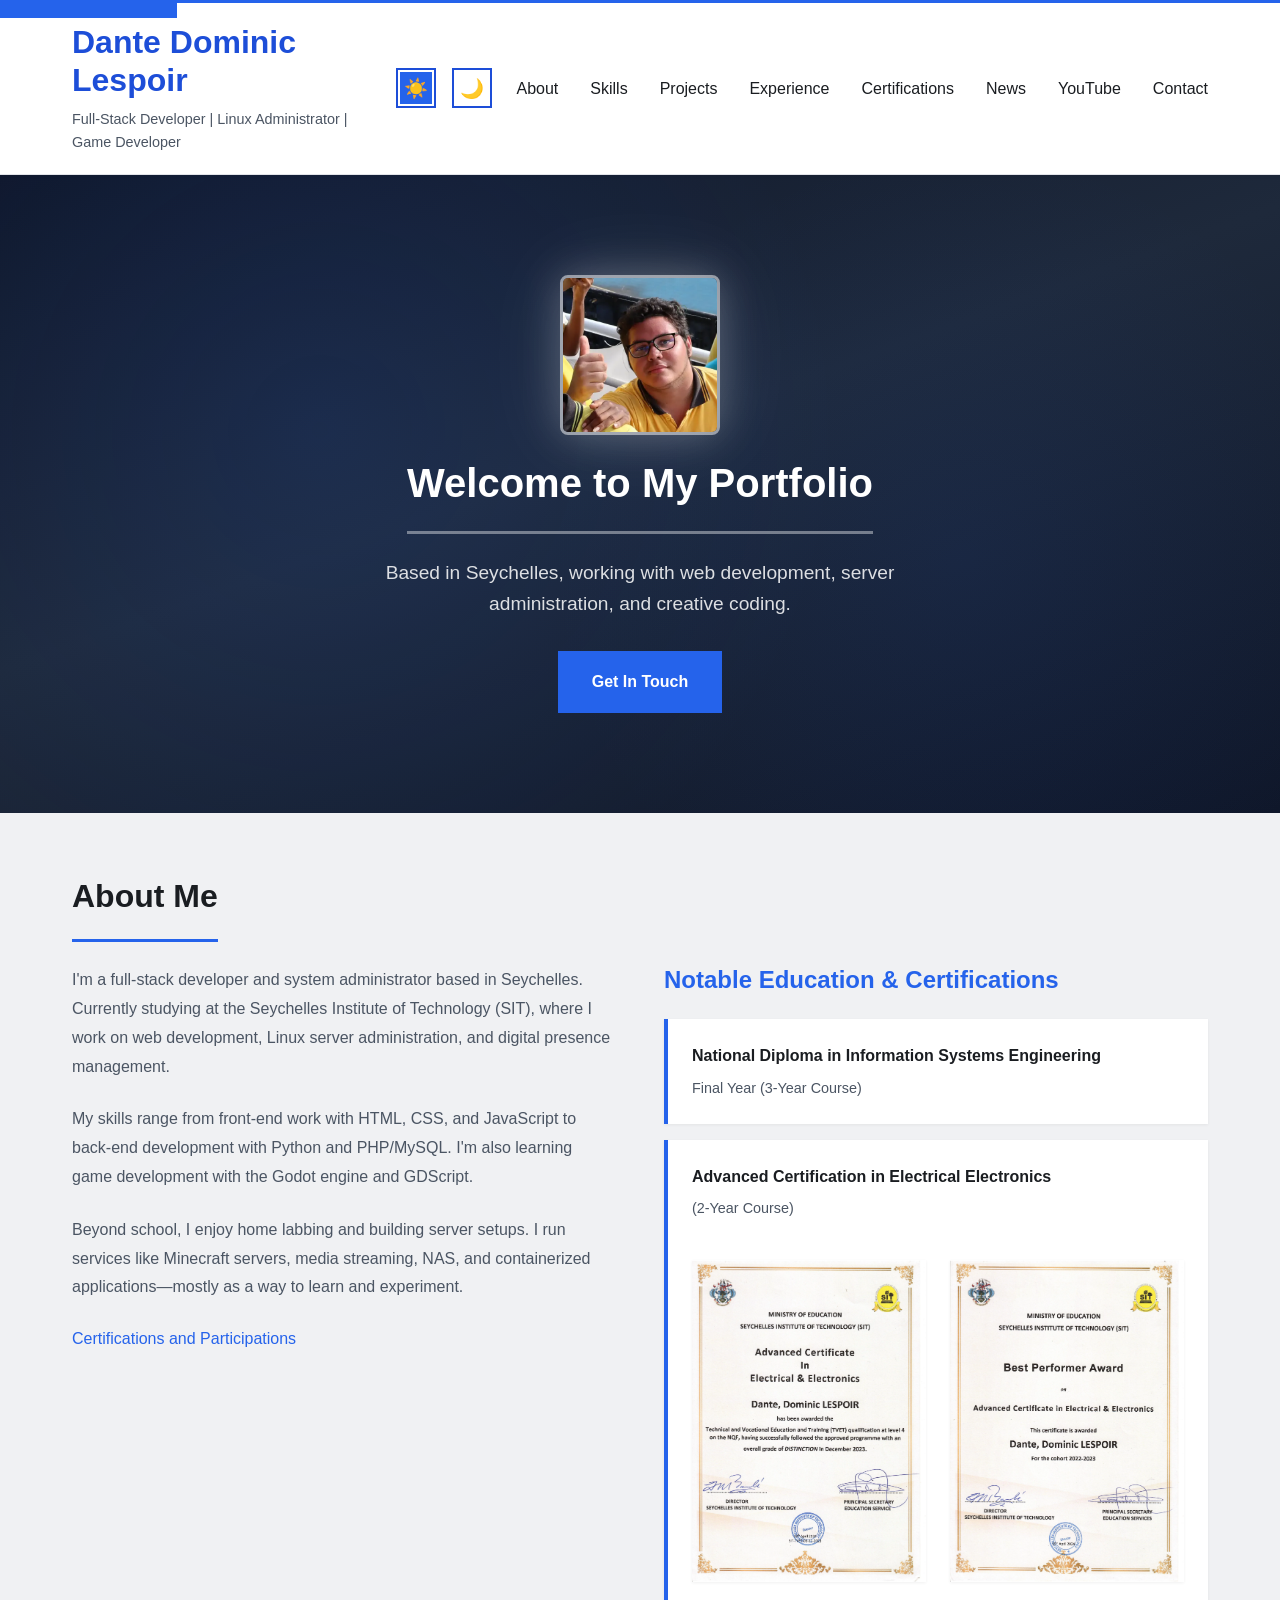
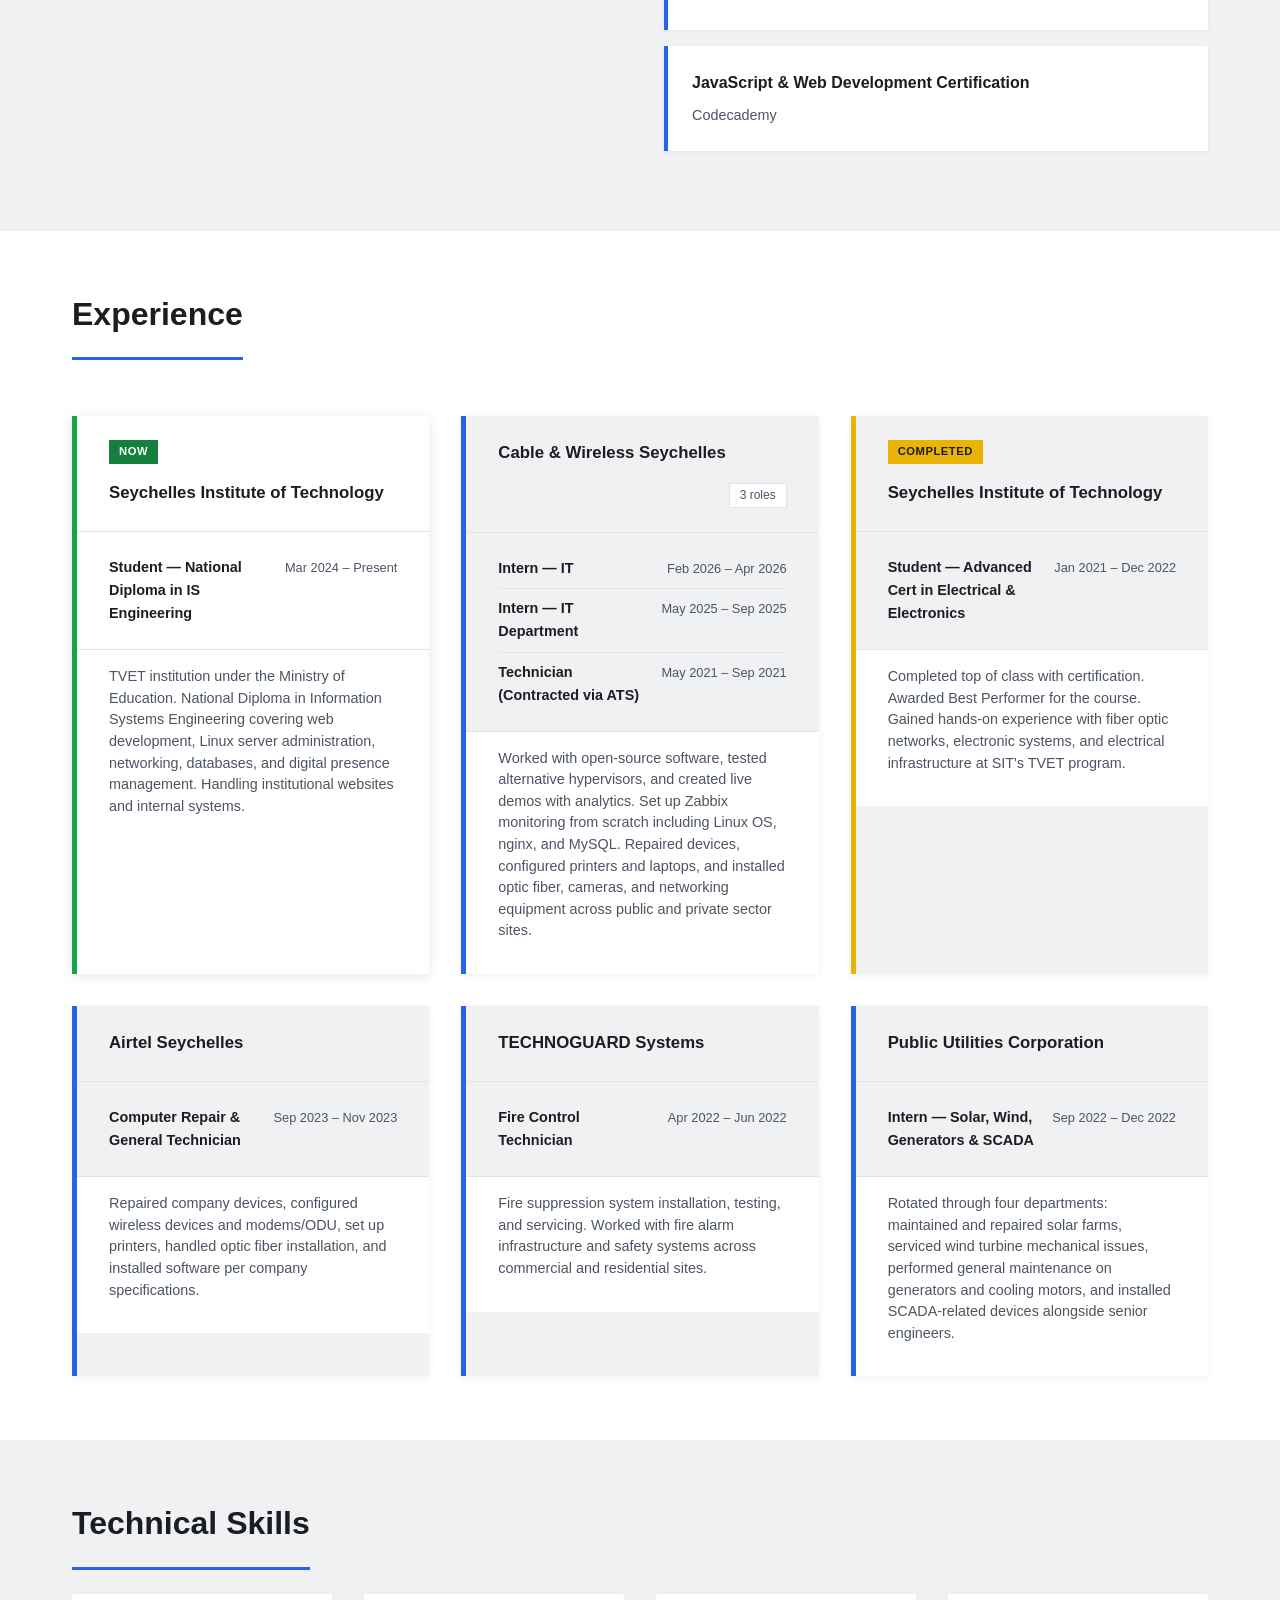
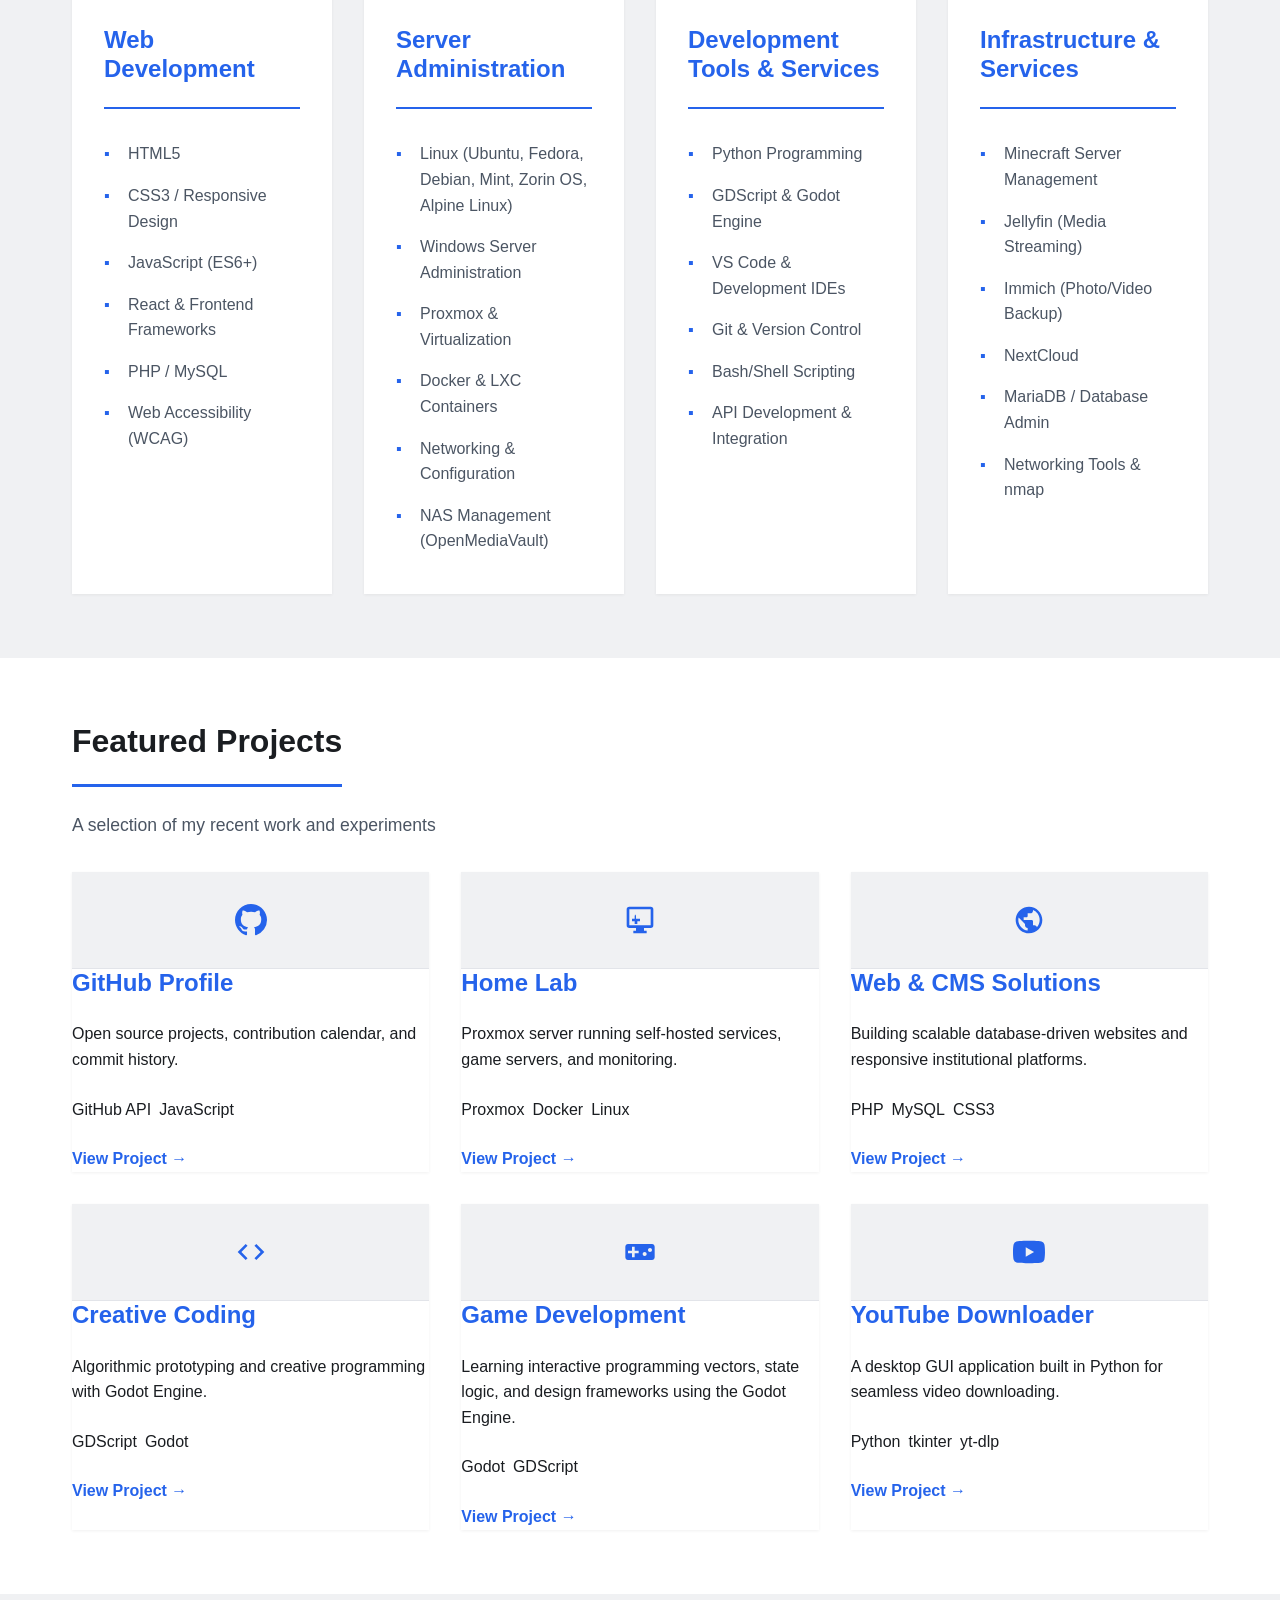
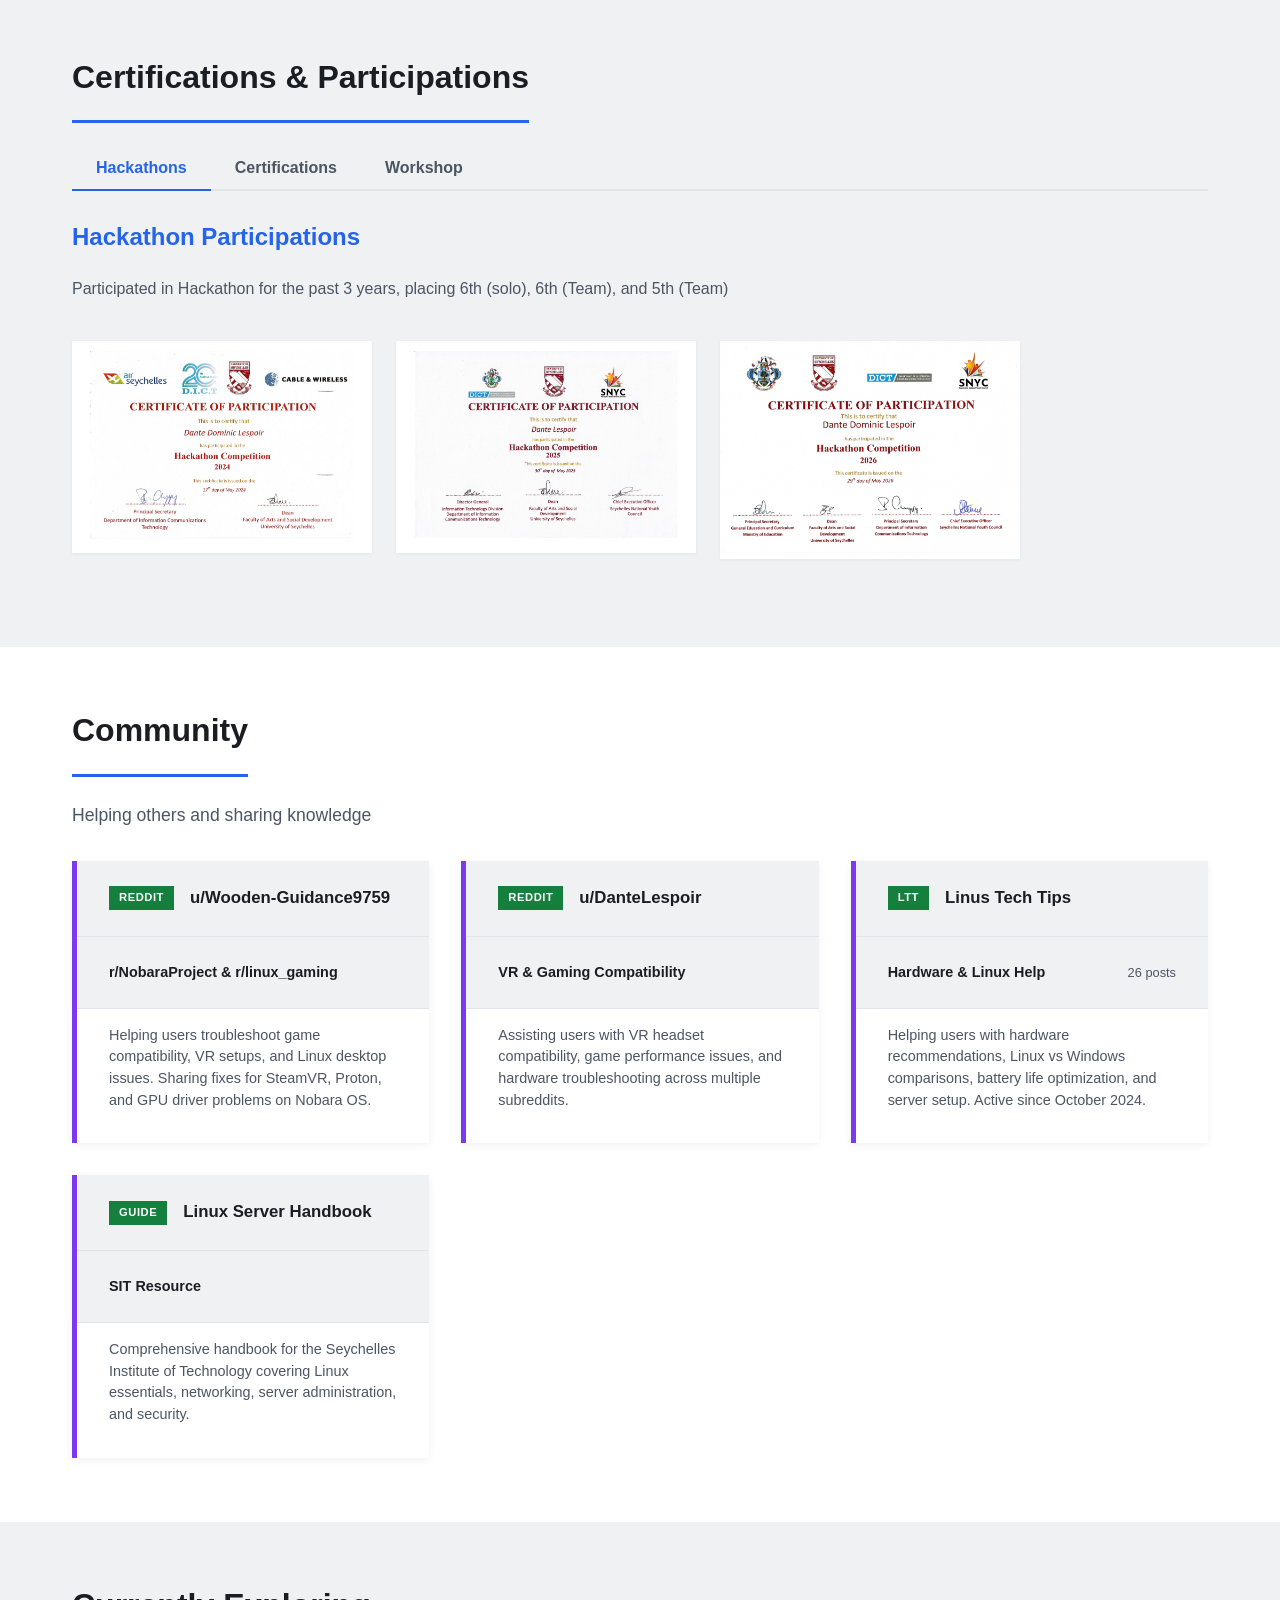
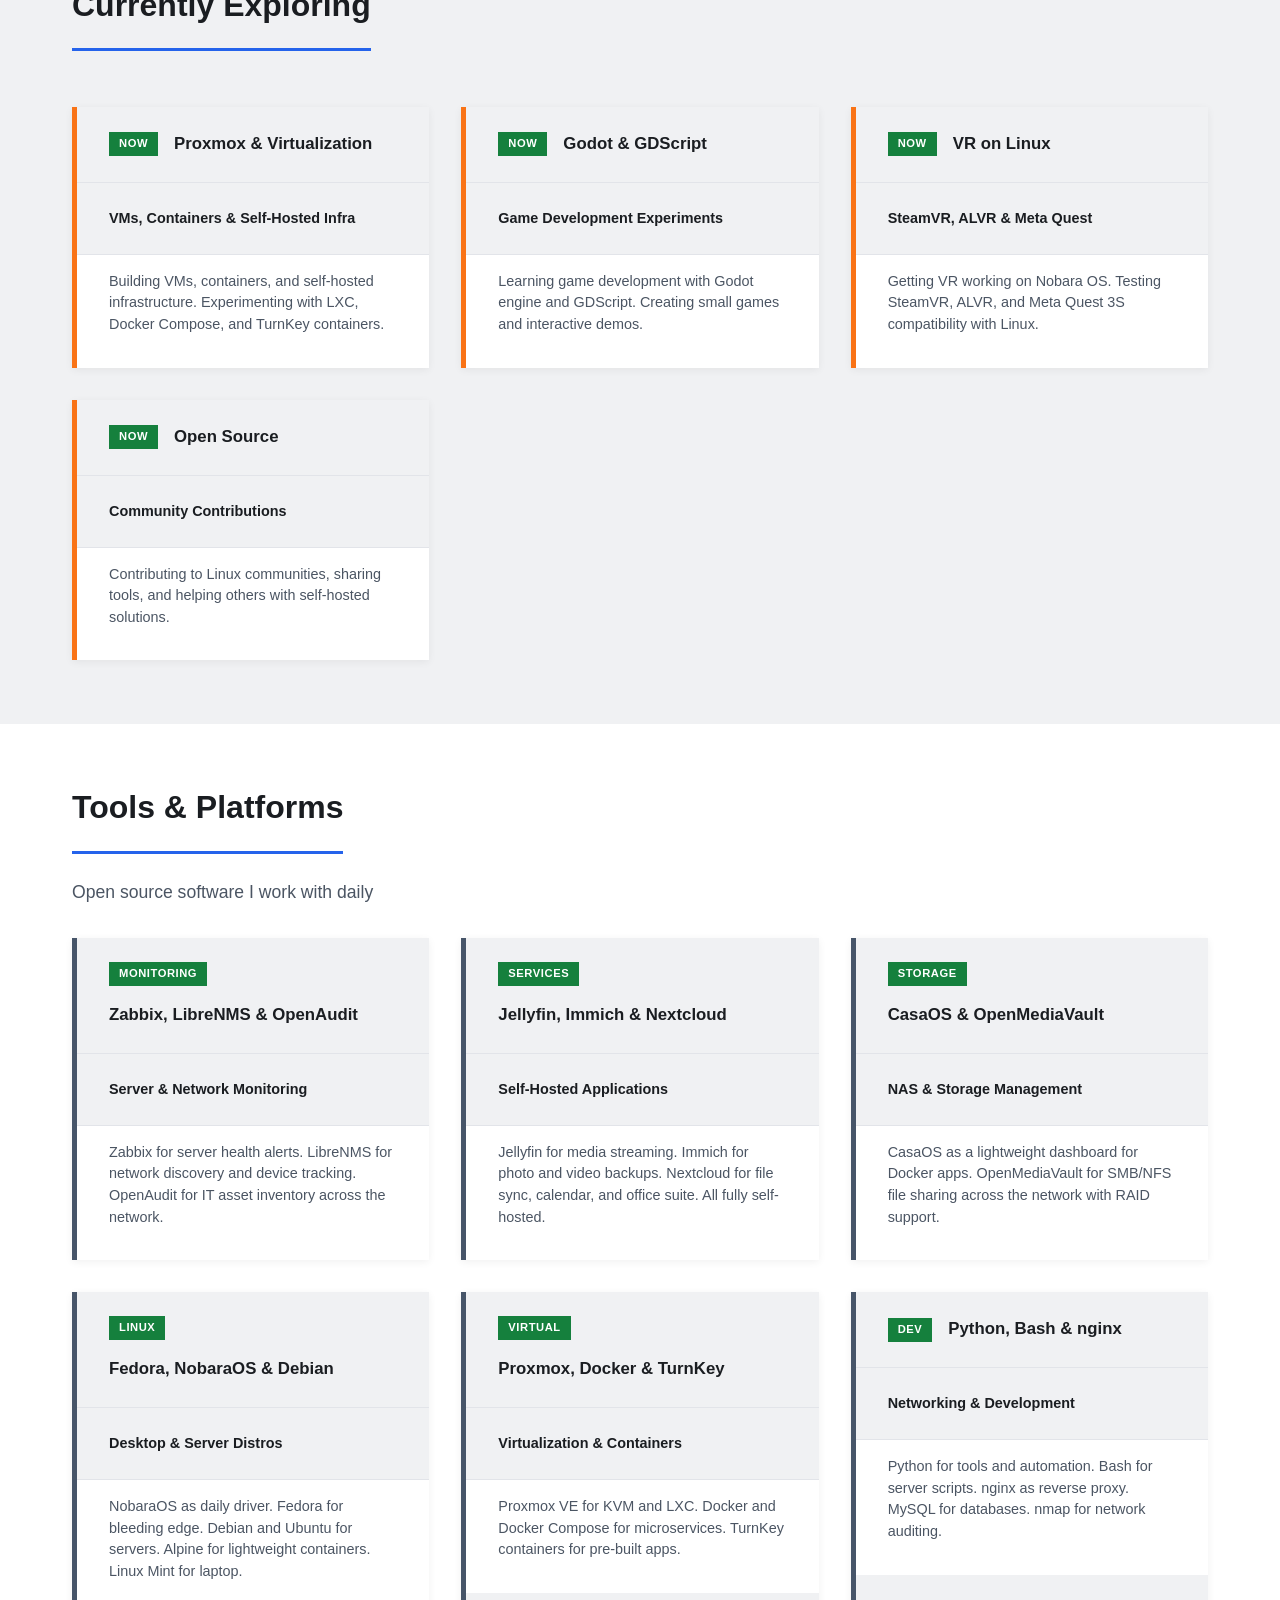
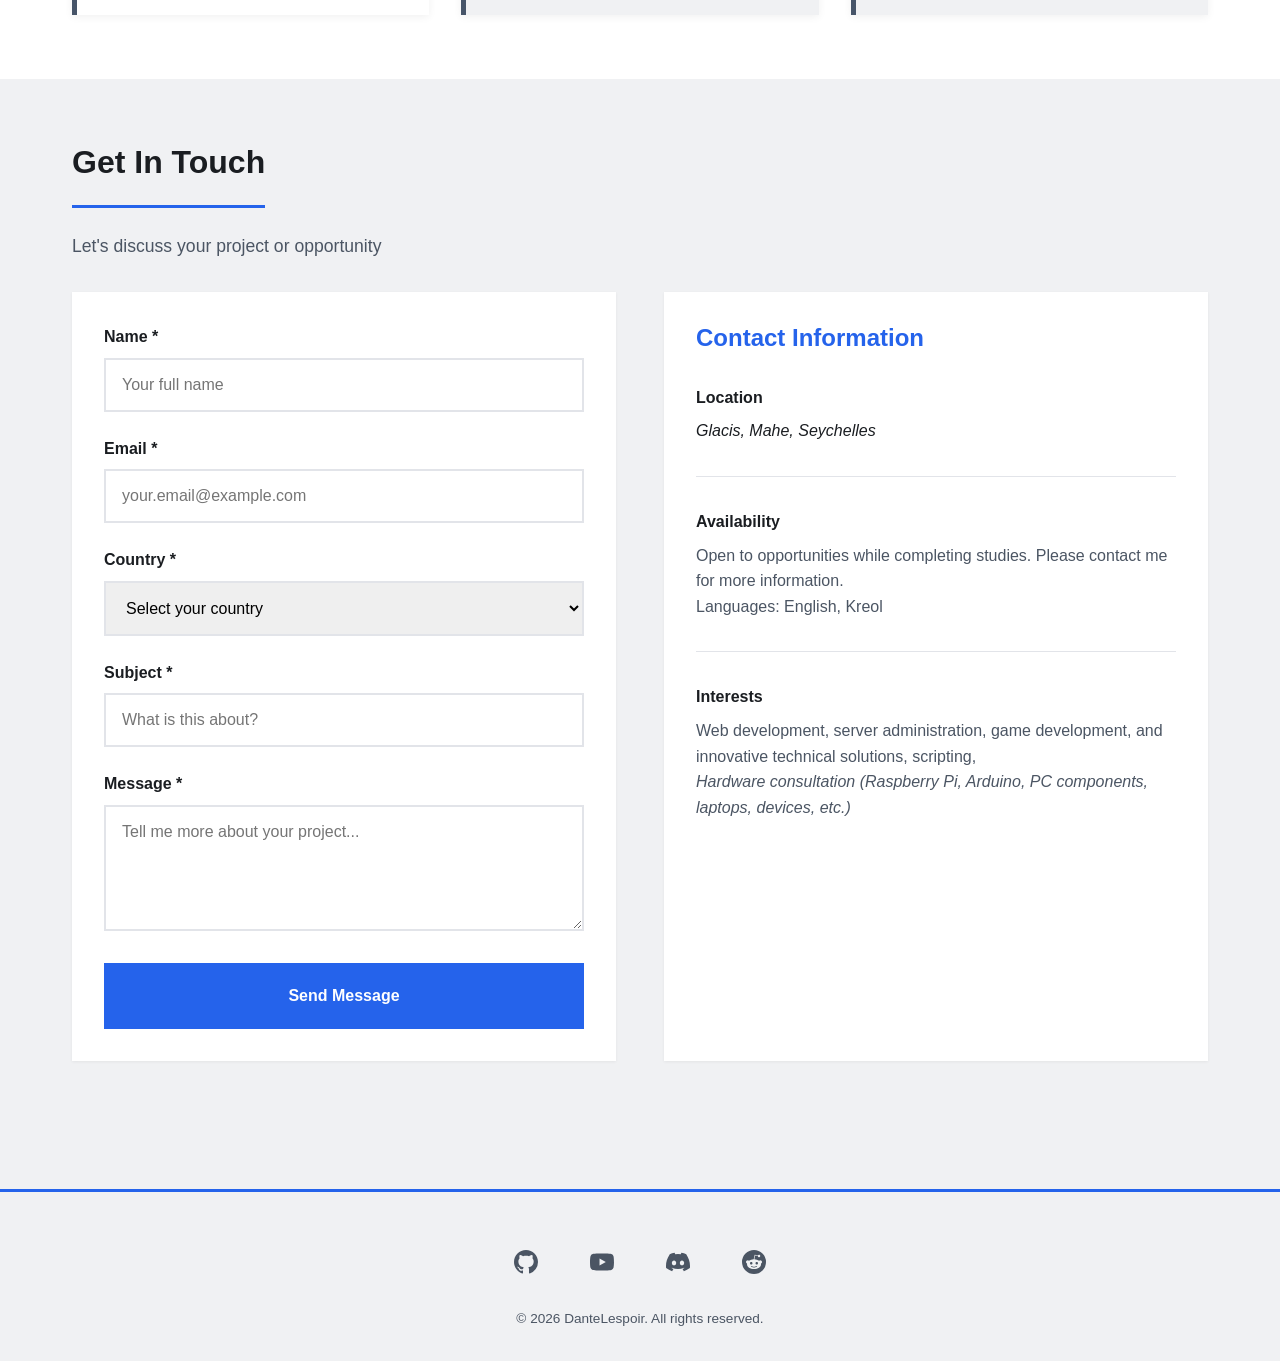
==== commit ae8c0adc: "Optimize for Lighthouse: project icons, contrast fixes, minified CSS/JS, toning content, WebP thumbn" ====
--- a/index.html
+++ b/index.html
@@ -6,10 +6,16 @@
     <meta name="description" content="Dante Dominic Lespoir - Web Developer, Linux System Administrator, Game Developer based in Seychelles">
     <meta name="theme-color" content="#3498db">
     <title>Dante - Full-Stack Developer &amp; System Administrator</title>
-    <link rel="stylesheet" href="styles.css?v=15">
+    <meta name="robots" content="index, follow">
+    <meta property="og:title" content="Dante Dominic Lespoir - Portfolio">
+    <meta property="og:description" content="Full-Stack Developer, Linux Administrator &amp; Game Developer based in Seychelles.">
+    <meta property="og:type" content="website">
+    <link rel="canonical" href="https://dantesit.github.io/Profolio/">
+    <link rel="stylesheet" href="styles.css?v=16">
 </head>
 
 <body>
+    <a href="#main-content" class="skip-to-main">Skip to main content</a>
     <!-- top bar -->
     <header role="banner">
         <div class="header-container">
@@ -49,9 +55,9 @@
         <!-- hero banner -->
         <section class="hero " aria-labelledby="hero-title">
             <div class="hero-content">
-                    <img src="media/mypicture_46th_sportday.webp" alt="Dante Lespoir" class="hero-avatar">
+                    <img src="media/mypicture_46th_sportday.webp" alt="Dante Lespoir" class="hero-avatar" width="120" height="120" fetchpriority="high">
                 <h2 id="hero-title">Welcome to My Portfolio</h2>
-                    <p>Based in Seychelles, specializing in web development, server administration, and creative coding solutions.</p>
+                    <p>Based in Seychelles, working with web development, server administration, and creative coding.</p>
                     <a href="#contact" class="cta-button">Get In Touch</a>
             </div>
         </section>
@@ -63,22 +69,20 @@
                 <div class="about-grid">
                     <div class="about-text">
                         <p>
-                            I'm a passionate full-stack developer and system administrator based in Seychelles with a
-                            strong foundation in web technologies and server infrastructure. Currently, I'm at the
-                            Seychelles Institute of Technology (SIT), where I handle web development, Linux server
-                            administration, and digital presence management.
+                            I'm a full-stack developer and system administrator based in Seychelles.
+                            Currently studying at the Seychelles Institute of Technology (SIT), where
+                            I work on web development, Linux server administration, and digital
+                            presence management.
                         </p>
                         <p>
-                            My technical expertise spans from front-end design with HTML, CSS, and JavaScript to
-                            back-end development with Python and PHP/MySQL. I'm actively exploring game development
-                            using the Godot engine and GDScript, combining creative problem-solving with technical
-                            precision.
+                            My skills range from front-end work with HTML, CSS, and JavaScript to
+                            back-end development with Python and PHP/MySQL. I'm also learning game
+                            development with the Godot engine and GDScript.
                         </p>
                         <p>
-                            Beyond professional work, I'm deeply invested in home labbing, virtualization,
-                            containerization, and building robust server solutions. I run multiple services including
-                            Minecraft servers, media streaming platforms, NAS systems, and containerized
-                            applications&mdash;turning infrastructure into a learning playground.
+                            Beyond school, I enjoy home labbing and building server setups. I run
+                            services like Minecraft servers, media streaming, NAS, and containerized
+                            applications&mdash;mostly as a way to learn and experiment.
                         </p>
                         <a href="#certifications">Certifications and Participations</a>
                     </div>
@@ -95,10 +99,10 @@
                                 <span class="credential-status">(2-Year Course)</span>
                                 <div class="credential-images">
                                     <a href="./assets/Advance Certificate Electrical Electronics-1.png" target="_blank">
-                                        <img src="./assets/Advance Certificate Electrical Electronics-1.png" alt="Advance Certificate-1" class="credential-logo">
+                                        <img src="./assets/Advance Certificate Electrical Electronics-1.webp" alt="Advance Certificate in Electrical Electronics" class="credential-logo" width="200" height="150" loading="lazy">
                                     </a>
                                     <a href="./assets/Advance Certificate Electrical Electronics-2.png" target="_blank">
-                                        <img src="./assets/Advance Certificate Electrical Electronics-2.png" alt="Advance Certificate-2" class="credential-logo">
+                                        <img src="./assets/Advance Certificate Electrical Electronics-2.webp" alt="Advance Certificate in Electrical Electronics" class="credential-logo" width="200" height="150" loading="lazy">
                                     </a>
                                 </div>
                             </li>
@@ -305,6 +309,9 @@
                 <p class="section-subtitle">A selection of my recent work and experiments</p>
                 <div class="project-grid">
                     <div class="project-card">
+                        <div class="project-card-icon">
+                            <svg viewBox="0 0 24 24" width="32" height="32" fill="currentColor"><path d="M12 0C5.37 0 0 5.37 0 12c0 5.31 3.435 9.795 8.205 11.385.6.105.825-.255.825-.57 0-.285-.015-1.23-.015-2.235-3.015.555-3.795-.735-4.035-1.41-.135-.345-.72-1.41-1.23-1.695-.42-.225-1.02-.78-.015-.795.945-.015 1.62.87 1.845 1.23 1.08 1.815 2.805 1.305 3.495.99.105-.78.42-1.305.765-1.605-2.67-.3-5.46-1.335-5.46-5.925 0-1.305.465-2.385 1.23-3.225-.12-.3-.54-1.53.12-3.18 0 0 1.005-.315 3.3 1.23.96-.27 1.98-.405 3-.405s2.04.135 3 .405c2.295-1.56 3.3-1.23 3.3-1.23.66 1.65.24 2.88.12 3.18.765.84 1.23 1.905 1.23 3.225 0 4.605-2.805 5.625-5.475 5.925.435.375.81 1.095.81 2.22 0 1.605-.015 2.895-.015 3.3 0 .315.225.69.825.57A12.02 12.02 0 0024 12c0-6.63-5.37-12-12-12z"/></svg>
+                        </div>
                         <div class="project-card-body">
                             <h3><a href="project-github.html">GitHub Profile</a></h3>
                             <p>Open source projects, contribution calendar, and commit history.</p>
@@ -315,6 +322,9 @@
                         </div>
                     </div>
                     <div class="project-card">
+                        <div class="project-card-icon">
+                            <svg viewBox="0 0 24 24" width="32" height="32" fill="currentColor"><path d="M4 2a2 2 0 00-2 2v12a2 2 0 002 2h5v2H7v2h10v-2h-2v-2h5a2 2 0 002-2V4a2 2 0 00-2-2H4zm0 2h16v12H4V4zm5 4a1 1 0 00-1 1v2H6v2h2v2h2v-2h2v-2H9V9a1 1 0 00-1-1z"/></svg>
+                        </div>
                         <div class="project-card-body">
                             <h3><a href="project-homelab.html">Home Lab</a></h3>
                             <p>Proxmox server running self-hosted services, game servers, and monitoring.</p>
@@ -325,6 +335,9 @@
                         </div>
                     </div>
                     <div class="project-card">
+                        <div class="project-card-icon">
+                            <svg viewBox="0 0 24 24" width="32" height="32" fill="currentColor"><path d="M12 2C6.48 2 2 6.48 2 12s4.48 10 10 10 10-4.48 10-10S17.52 2 12 2zm-1 17.93c-3.94-.49-7-3.85-7-7.93 0-.62.08-1.22.21-1.79L9 15v1c0 1.1.9 2 2 2v1.93zm6.9-2.54c-.26-.81-1-1.39-1.9-1.39h-1v-3c0-.55-.45-1-1-1H8v-2h2c.55 0 1-.45 1-1V7h2c1.1 0 2-.9 2-2v-.41c2.93 1.19 5 4.06 5 7.41 0 2.08-.8 3.97-2.1 5.39z"/></svg>
+                        </div>
                         <div class="project-card-body">
                             <h3><a href="project-web-solutions.html">Web &amp; CMS Solutions</a></h3>
                             <p>Building scalable database-driven websites and responsive institutional platforms.</p>
@@ -335,6 +348,9 @@
                         </div>
                     </div>
                     <div class="project-card">
+                        <div class="project-card-icon">
+                            <svg viewBox="0 0 24 24" width="32" height="32" fill="currentColor"><path d="M9.4 16.6L4.8 12l4.6-4.6L8 6l-6 6 6 6 1.4-1.4zm5.2 0l4.6-4.6-4.6-4.6L16 6l6 6-6 6-1.4-1.4z"/></svg>
+                        </div>
                         <div class="project-card-body">
                             <h3><a href="project-creative-coding.html">Creative Coding</a></h3>
                             <p>Algorithmic prototyping and creative programming with Godot Engine.</p>
@@ -345,6 +361,9 @@
                         </div>
                     </div>
                     <div class="project-card">
+                        <div class="project-card-icon">
+                            <svg viewBox="0 0 24 24" width="32" height="32" fill="currentColor"><path d="M21 6H3c-1.1 0-2 .9-2 2v8c0 1.1.9 2 2 2h18c1.1 0 2-.9 2-2V8c0-1.1-.9-2-2-2zm-10 7H8v3H6v-3H3v-2h3V8h2v3h3v2zm4.5 2c-.83 0-1.5-.67-1.5-1.5s.67-1.5 1.5-1.5 1.5.67 1.5 1.5-.67 1.5-1.5 1.5zm4-3c-.83 0-1.5-.67-1.5-1.5S18.67 9 19.5 9s1.5.67 1.5 1.5-.67 1.5-1.5 1.5z"/></svg>
+                        </div>
                         <div class="project-card-body">
                             <h3><a href="project-game-development.html">Game Development</a></h3>
                             <p>Learning interactive programming vectors, state logic, and design frameworks using the Godot Engine.</p>
@@ -355,6 +374,9 @@
                         </div>
                     </div>
                     <div class="project-card">
+                        <div class="project-card-icon">
+                            <svg viewBox="0 0 24 24" width="32" height="32" fill="currentColor"><path d="M23.498 6.186a3.016 3.016 0 00-2.122-2.136C19.505 3.546 12 3.546 12 3.546s-7.505 0-9.377.504A3.017 3.017 0 00.502 6.186C0 8.07 0 12 0 12s0 3.93.502 5.814a3.016 3.016 0 002.122 2.136c1.871.504 9.376.504 9.376.504s7.505 0 9.377-.504a3.015 3.015 0 002.122-2.136C24 15.93 24 12 24 12s0-3.93-.502-5.814zM9.545 15.568V8.432L15.818 12l-6.273 3.568z"/></svg>
+                        </div>
                         <div class="project-card-body">
                             <h3><a href="project-youtube-downloader.html">YouTube Downloader</a></h3>
                             <p>A desktop GUI application built in Python for seamless video downloading.</p>
@@ -385,13 +407,13 @@
                         </p>
                         <div class="credential-images-grid">
                             <a href="./assets/Hackathon-1.webp" target="_blank">
-                                <img data-src="./assets/Hackathon-1.webp" alt="Hackathon 2024" class="credential-logo lazy-img">
+                                <img data-src="./assets/Hackathon-1.webp" alt="Hackathon 2024" class="credential-logo lazy-img" width="300" height="200" loading="lazy">
                             </a>
                             <a href="./assets/Hackathon-2.webp" target="_blank">
-                                <img data-src="./assets/Hackathon-2.webp" alt="Hackathon 2025" class="credential-logo lazy-img">
+                                <img data-src="./assets/Hackathon-2.webp" alt="Hackathon 2025" class="credential-logo lazy-img" width="300" height="200" loading="lazy">
                             </a>
                             <a href="./assets/Hackathon Cirtificate.webp" target="_blank">
-                                <img data-src="./assets/Hackathon Cirtificate.webp" alt="Hackathon 2026" class="credential-logo lazy-img">
+                                <img data-src="./assets/Hackathon Cirtificate.webp" alt="Hackathon 2026" class="credential-logo lazy-img" width="300" height="200" loading="lazy">
                             </a>
                         </div>
                     </div>
@@ -400,25 +422,25 @@
                         <div class="credential-images-grid">
                             <div class="cert-card">
                                 <a href="./assets/Introduction_to_Web_3.0-Certificate_of_Completion_9061.pdf" target="_blank">
-                                    <img data-src="./assets/Introduction_to_Web_3.0-Certificate_of_Completion_9061.webp" alt="Introduction to Web 3.0 Certificate" class="credential-logo lazy-img">
+                                    <img data-src="./assets/Introduction_to_Web_3.0-Certificate_of_Completion_9061.webp" alt="Introduction to Web 3.0 Certificate" class="credential-logo lazy-img" width="300" height="200" loading="lazy">
                                 </a>
                                 <span class="cert-card-label">Web 3.0 Fundamentals</span>
                             </div>
                             <div class="cert-card">
                                 <a href="./assets/Introduction_to_AI_for_Youth-Certificate_of_Completion__AI_for_Youth_9070.pdf" target="_blank">
-                                    <img data-src="./assets/Introduction_to_AI_for_Youth-Certificate_of_Completion__AI_for_Youth_9070.webp" alt="AI for Youth Certificate" class="credential-logo lazy-img">
+                                    <img data-src="./assets/Introduction_to_AI_for_Youth-Certificate_of_Completion__AI_for_Youth_9070.webp" alt="AI for Youth Certificate" class="credential-logo lazy-img" width="300" height="200" loading="lazy">
                                 </a>
                                 <span class="cert-card-label">AI for Youth</span>
                             </div>
                             <div class="cert-card">
                                 <a href="./assets/Introduction_to_Generative_AI-Certificate_of_Completion_9083.pdf" target="_blank">
-                                    <img data-src="./assets/Introduction_to_Generative_AI-Certificate_of_Completion_9083.webp" alt="Introduction to Generative AI Certificate" class="credential-logo lazy-img">
+                                    <img data-src="./assets/Introduction_to_Generative_AI-Certificate_of_Completion_9083.webp" alt="Introduction to Generative AI Certificate" class="credential-logo lazy-img" width="300" height="200" loading="lazy">
                                 </a>
                                 <span class="cert-card-label">Generative AI</span>
                             </div>
                             <div class="cert-card">
                                 <a href="./assets/Introduction_to_Responsible_AI_Skills-Certificate_of_Completion_9084.pdf" target="_blank">
-                                    <img data-src="./assets/Introduction_to_Responsible_AI_Skills-Certificate_of_Completion_9084.webp" alt="Responsible AI Skills Certificate" class="credential-logo lazy-img">
+                                    <img data-src="./assets/Introduction_to_Responsible_AI_Skills-Certificate_of_Completion_9084.webp" alt="Responsible AI Skills Certificate" class="credential-logo lazy-img" width="300" height="200" loading="lazy">
                                 </a>
                                 <span class="cert-card-label">Responsible AI Skills</span>
                             </div>
@@ -431,7 +453,7 @@
                         </p>
                         <div class="credential-images-grid">
                             <a href="./assets/Dante DICT.webp" target="_blank">
-                                <img data-src="./assets/Dante DICT.webp" alt="Web Application Workshop Certification" class="credential-logo lazy-img">
+                                <img data-src="./assets/Dante DICT.webp" alt="Web Application Workshop Certification" class="credential-logo lazy-img" width="300" height="200" loading="lazy">
                             </a>
                         </div>
                     </div>
--- a/styles.css
+++ b/styles.css
@@ -11,7 +11,7 @@
     --light-gray: #f0f1f3;
     --gray: #d8dbe0;
     --black: #1a1d21;
-    --muted: #6b7280;
+    --muted:      #4b5563;
     --blue: #2563eb;
     --blue-hover: #1d4ed8;
     --green: #16a34a;
@@ -267,6 +267,7 @@
 
 .theme-btn:hover {
     background-color: var(--blue);
+    color: #fff;
     transform: scale(1.1);
 }
 
@@ -342,17 +343,17 @@
 }
 
 .cta-button:hover {
-    background-color: transparent;
-    color: var(--blue);
+    background-color: var(--blue);
+    color: #fff;
     text-decoration: none;
 }
 
 /* project page hero backgrounds */
 .hero-bg-homelab { background: linear-gradient(135deg, #2d3436 0%, #0d1b2a 100%); }
-.hero-bg-youtube { background: linear-gradient(135deg, #ff0000 0%, #cc0000 100%); }
-.hero-bg-game    { background: linear-gradient(135deg, #4a5568 0%, #2d3748 100%); }
-.hero-bg-web     { background: linear-gradient(135deg, #3498db 0%, #2980b9 100%); }
-.hero-bg-code    { background: linear-gradient(135deg, #27ae60 0%, #229954 100%); }
+.hero-bg-youtube { background: linear-gradient(135deg, #b91c1c 0%, #991b1b 100%); }
+.hero-bg-game    { background: linear-gradient(135deg, #475569 0%, #1e293b 100%); }
+.hero-bg-web     { background: linear-gradient(135deg, #1d4ed8 0%, #1e40af 100%); }
+.hero-bg-code    { background: linear-gradient(135deg, #15803d 0%, #166534 100%); }
 
 /* -------------------------------------------
    8. About section
@@ -516,6 +517,16 @@
     box-shadow: 0 6px 20px var(--shadow-md);
 }
 
+.project-card-icon {
+    display: flex;
+    align-items: center;
+    justify-content: center;
+    padding: var(--lg);
+    color: var(--blue);
+    background: var(--light-gray);
+    border-bottom: 1px solid var(--border);
+}
+
 /* card image areas with gradient backgrounds */
 .project-image {
     height: 220px;
@@ -647,7 +658,7 @@
 }
 
 .exp-badge--exploring {
-    background-color: #f97316;
+    background: #c2410c;
     color: #fff;
 }
 
@@ -671,7 +682,7 @@
 }
 
 .exp-badge {
-    background-color: var(--green);
+    background-color: #15803d;
     color: #fff;
     font-size: 0.7rem;
     font-weight: 700;
@@ -1078,7 +1089,7 @@
 }
 
 .footer-socials a {
-    color: rgba(255, 255, 255, 0.6);
+    color: var(--muted);
     transition: var(--transition);
     display: flex;
     align-items: center;
@@ -1088,13 +1099,13 @@
 }
 
 .footer-socials a:hover {
-    color: #fff;
+    color: var(--blue);
     transform: translateY(-3px);
 }
 
 footer p {
     margin: 0;
-    color: rgba(255, 255, 255, 0.4);
+    color: var(--muted);
     font-size: 0.85rem;
 }
 
@@ -1352,7 +1363,7 @@
     --light-gray: #13151a;
     --gray: #2a2f3a;
     --black: #e6edf3;
-    --muted: #7d8590;
+    --muted: #9ca3af;
     --blue: #58a6ff;
     --blue-hover: #79c0ff;
     --border: #2a2f3a;
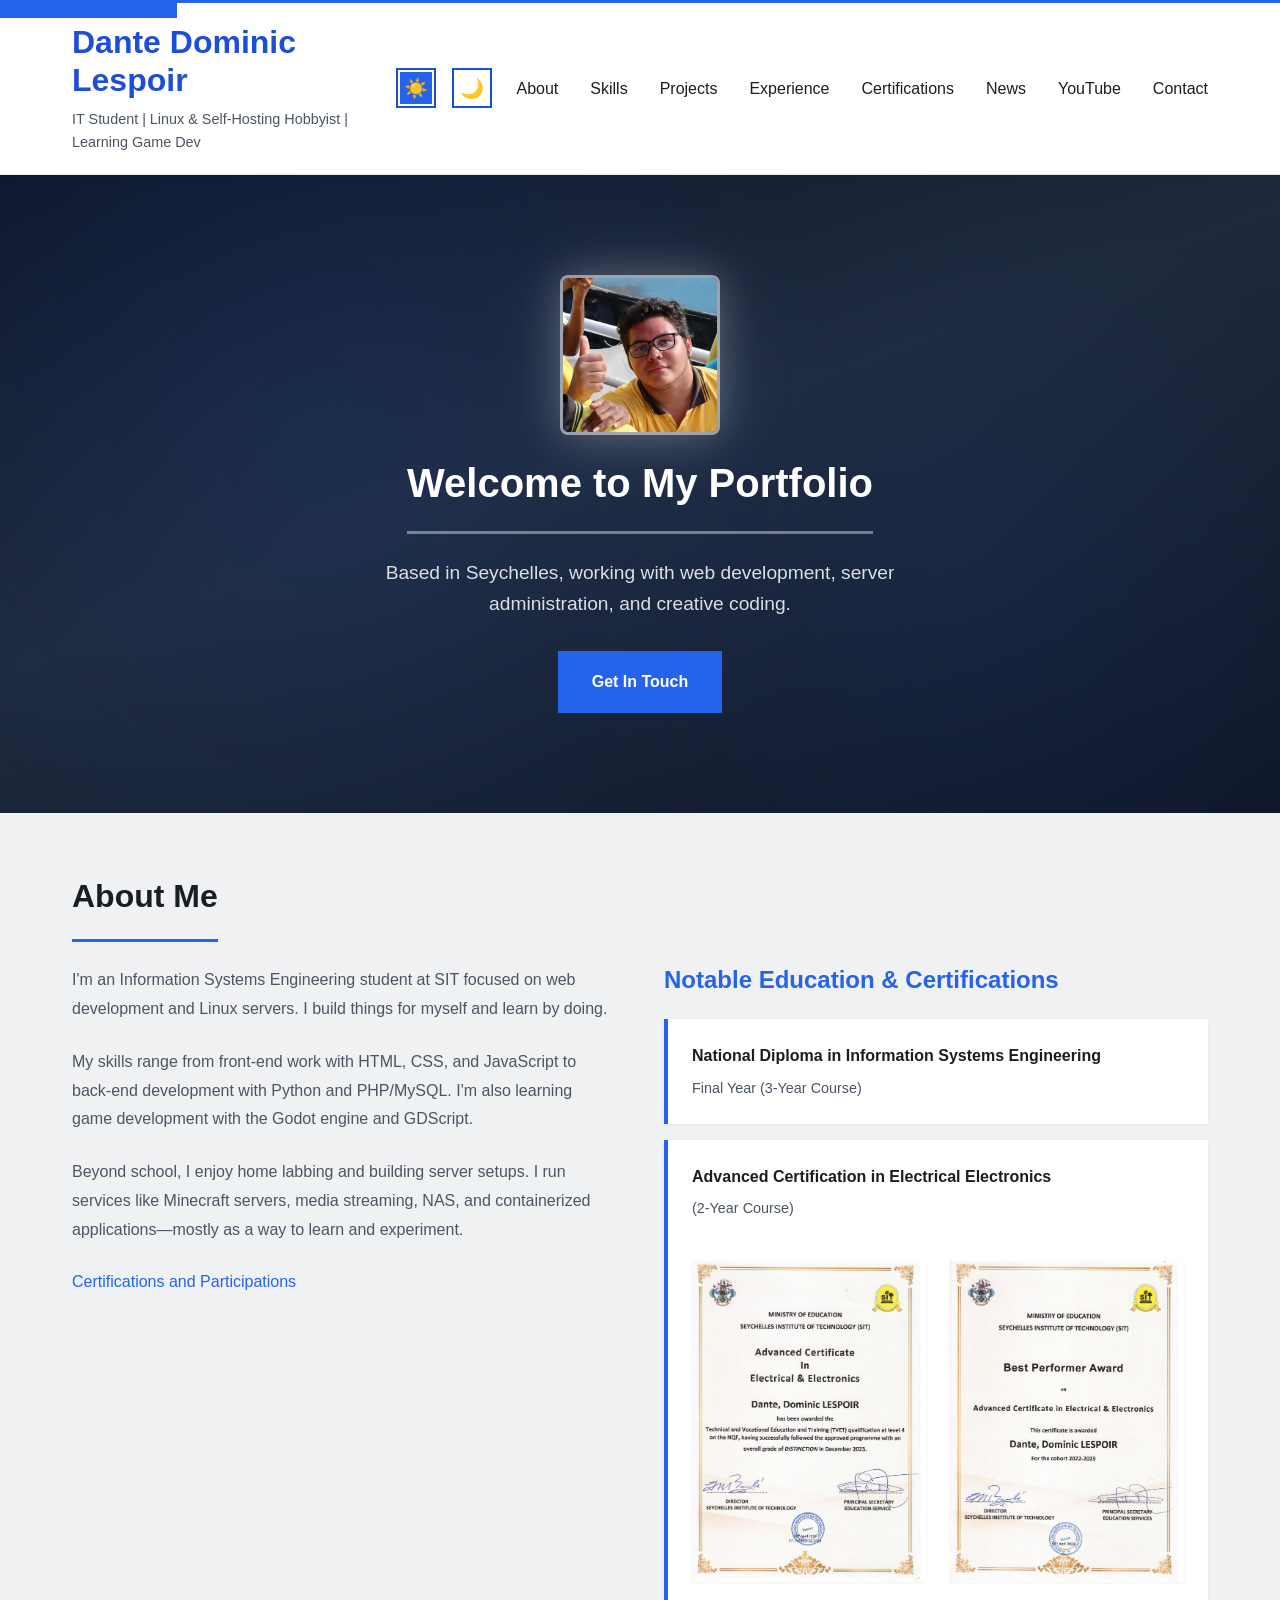
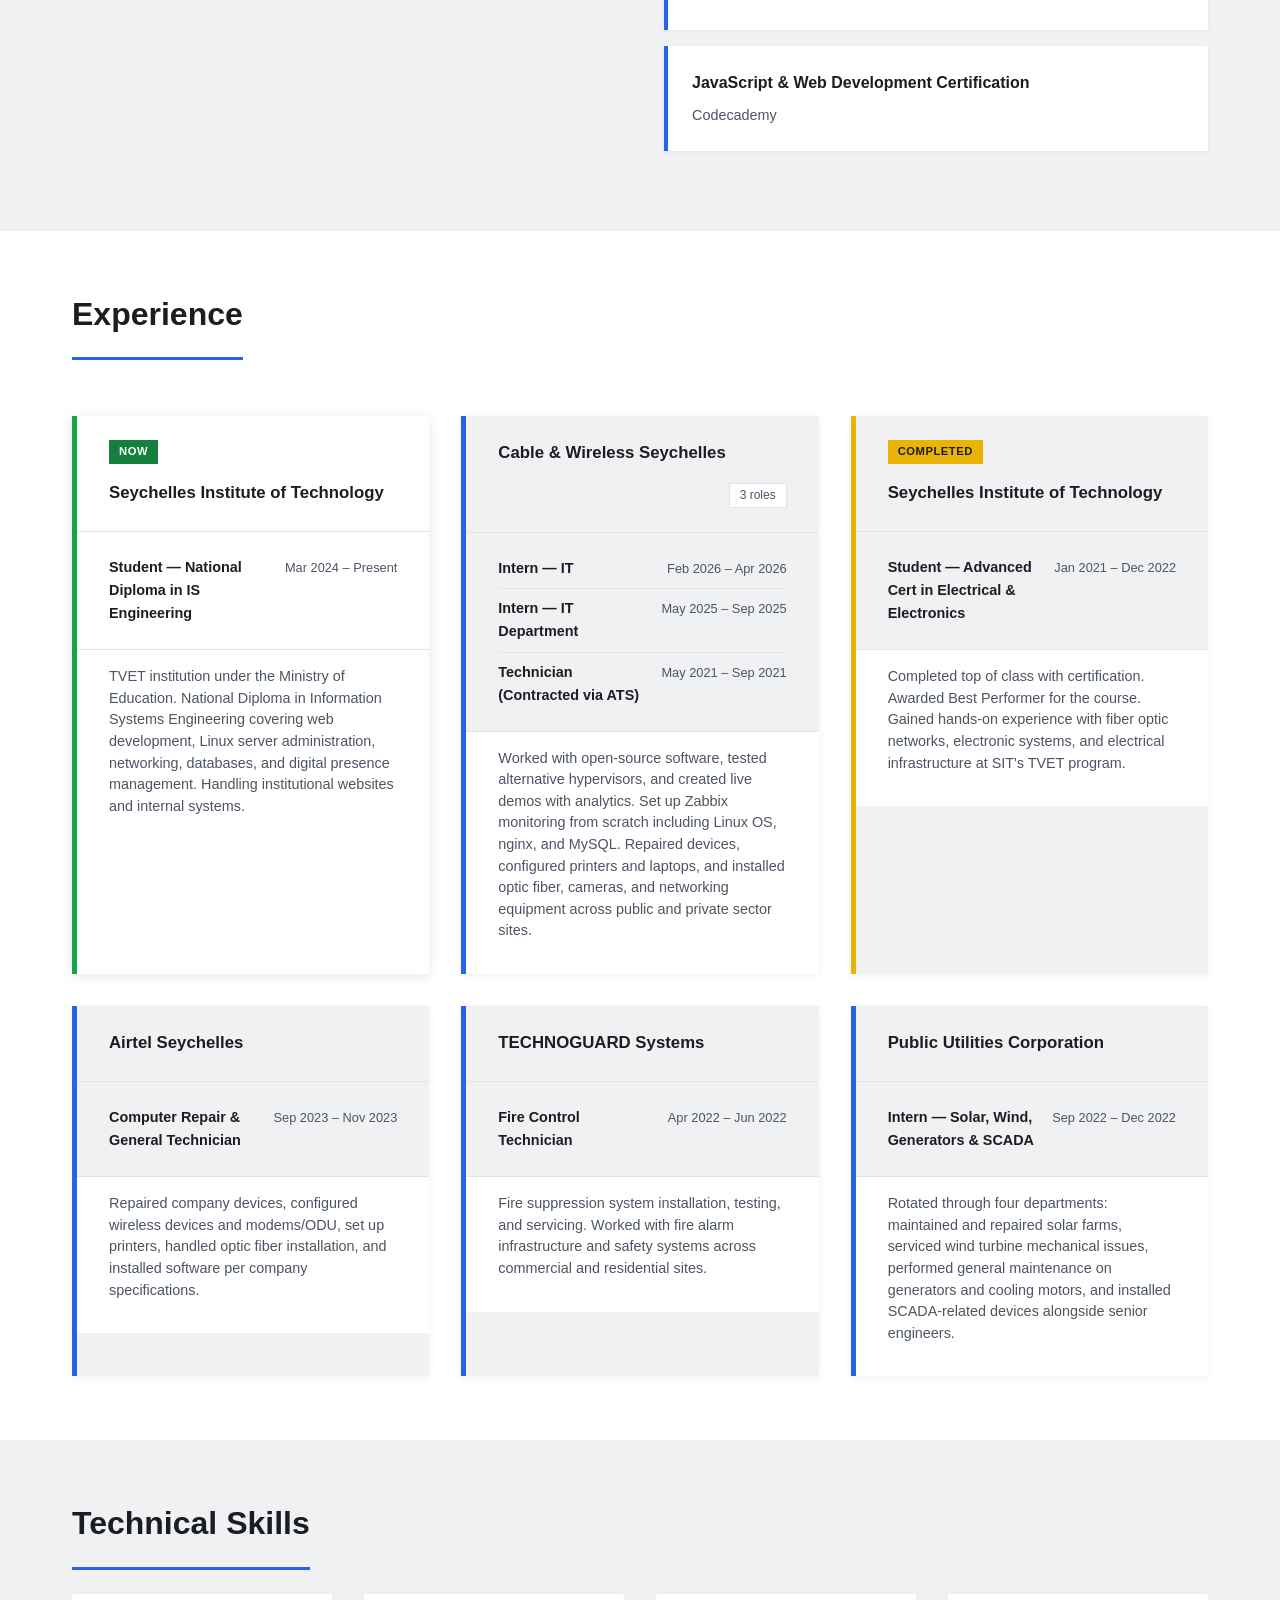
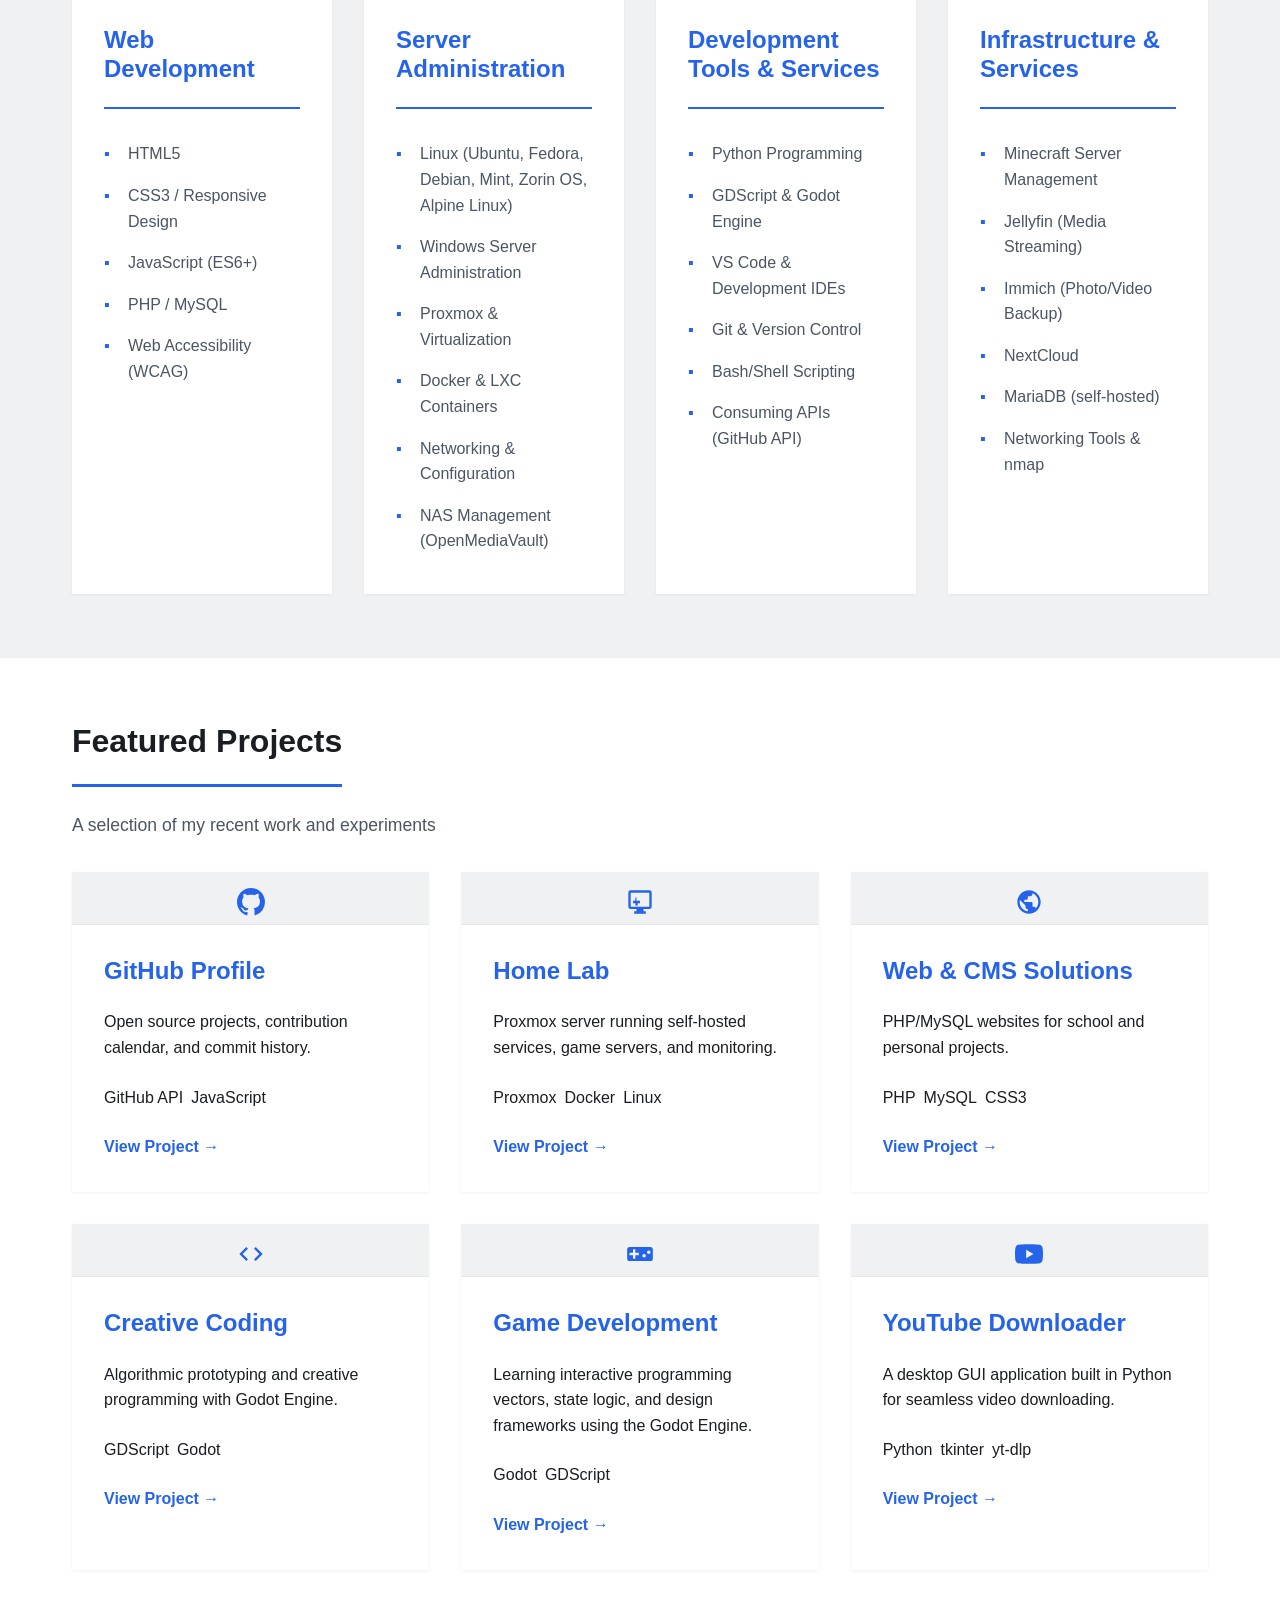
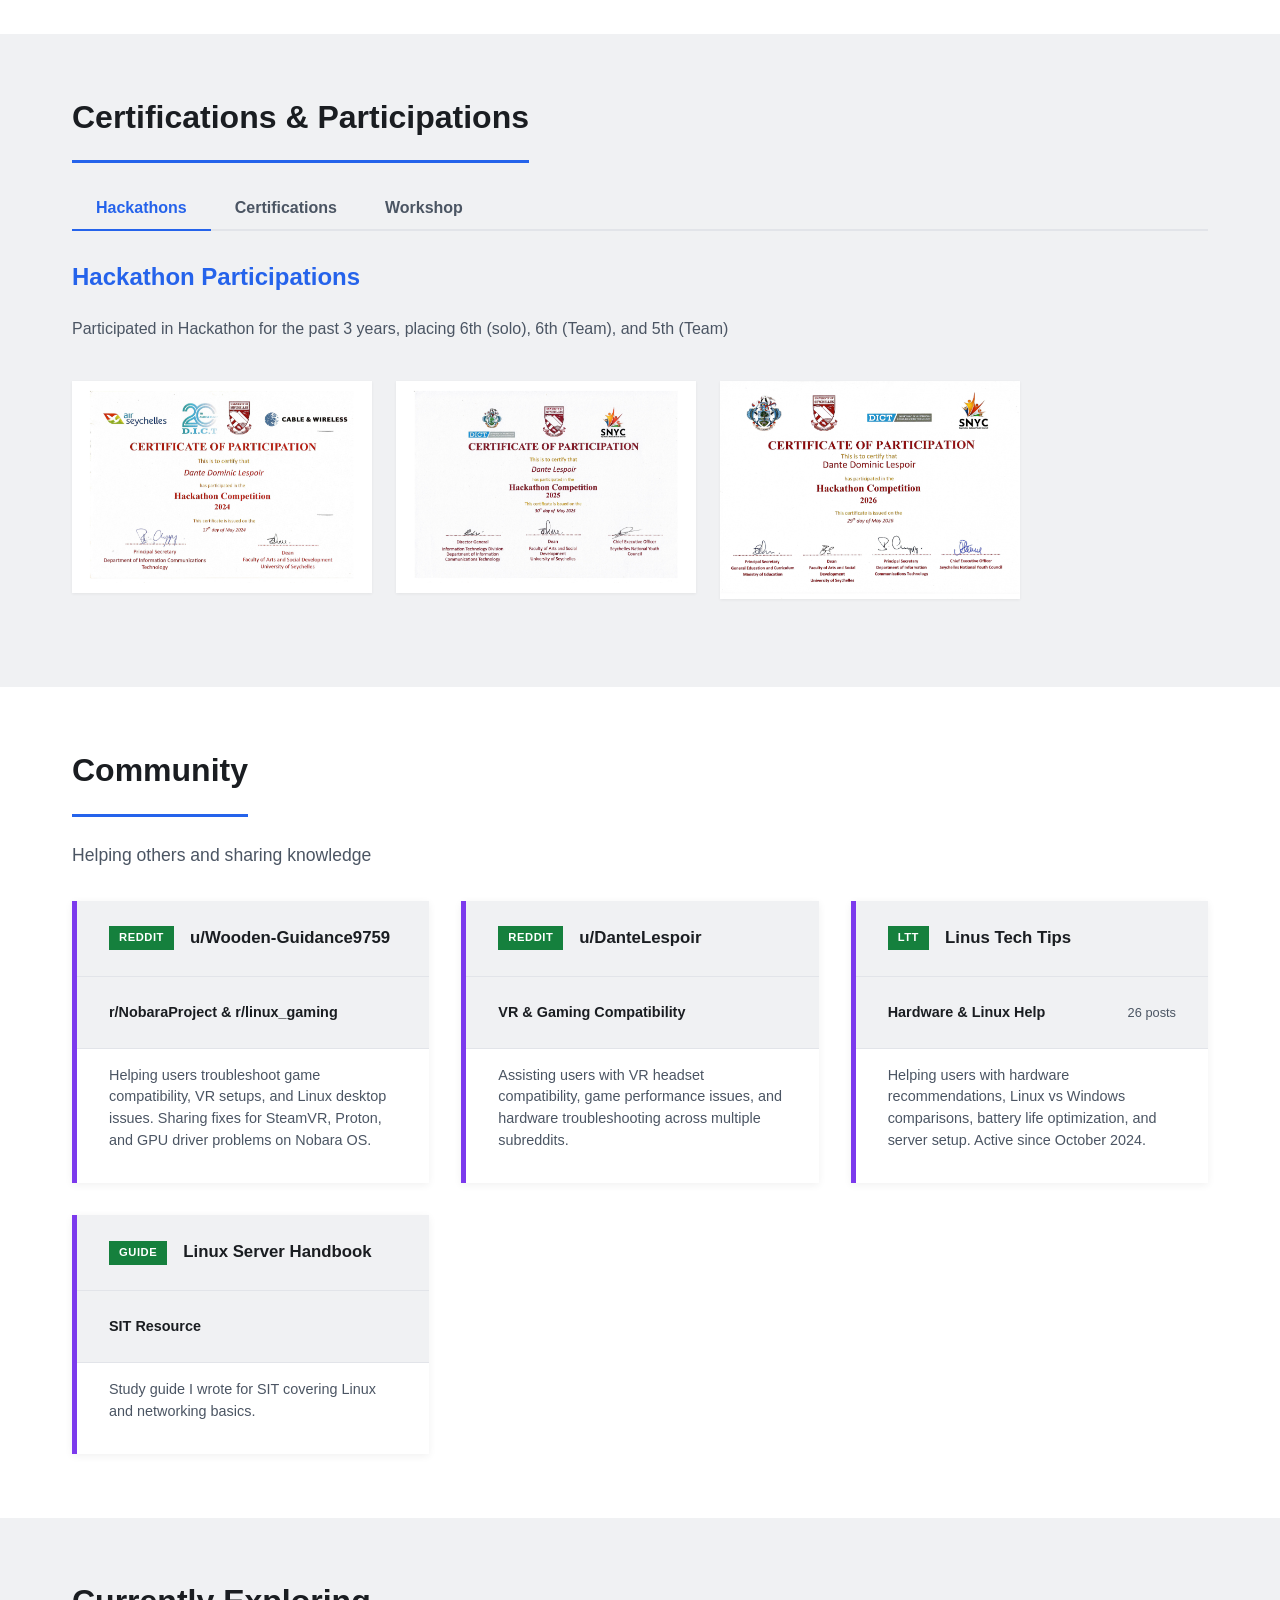
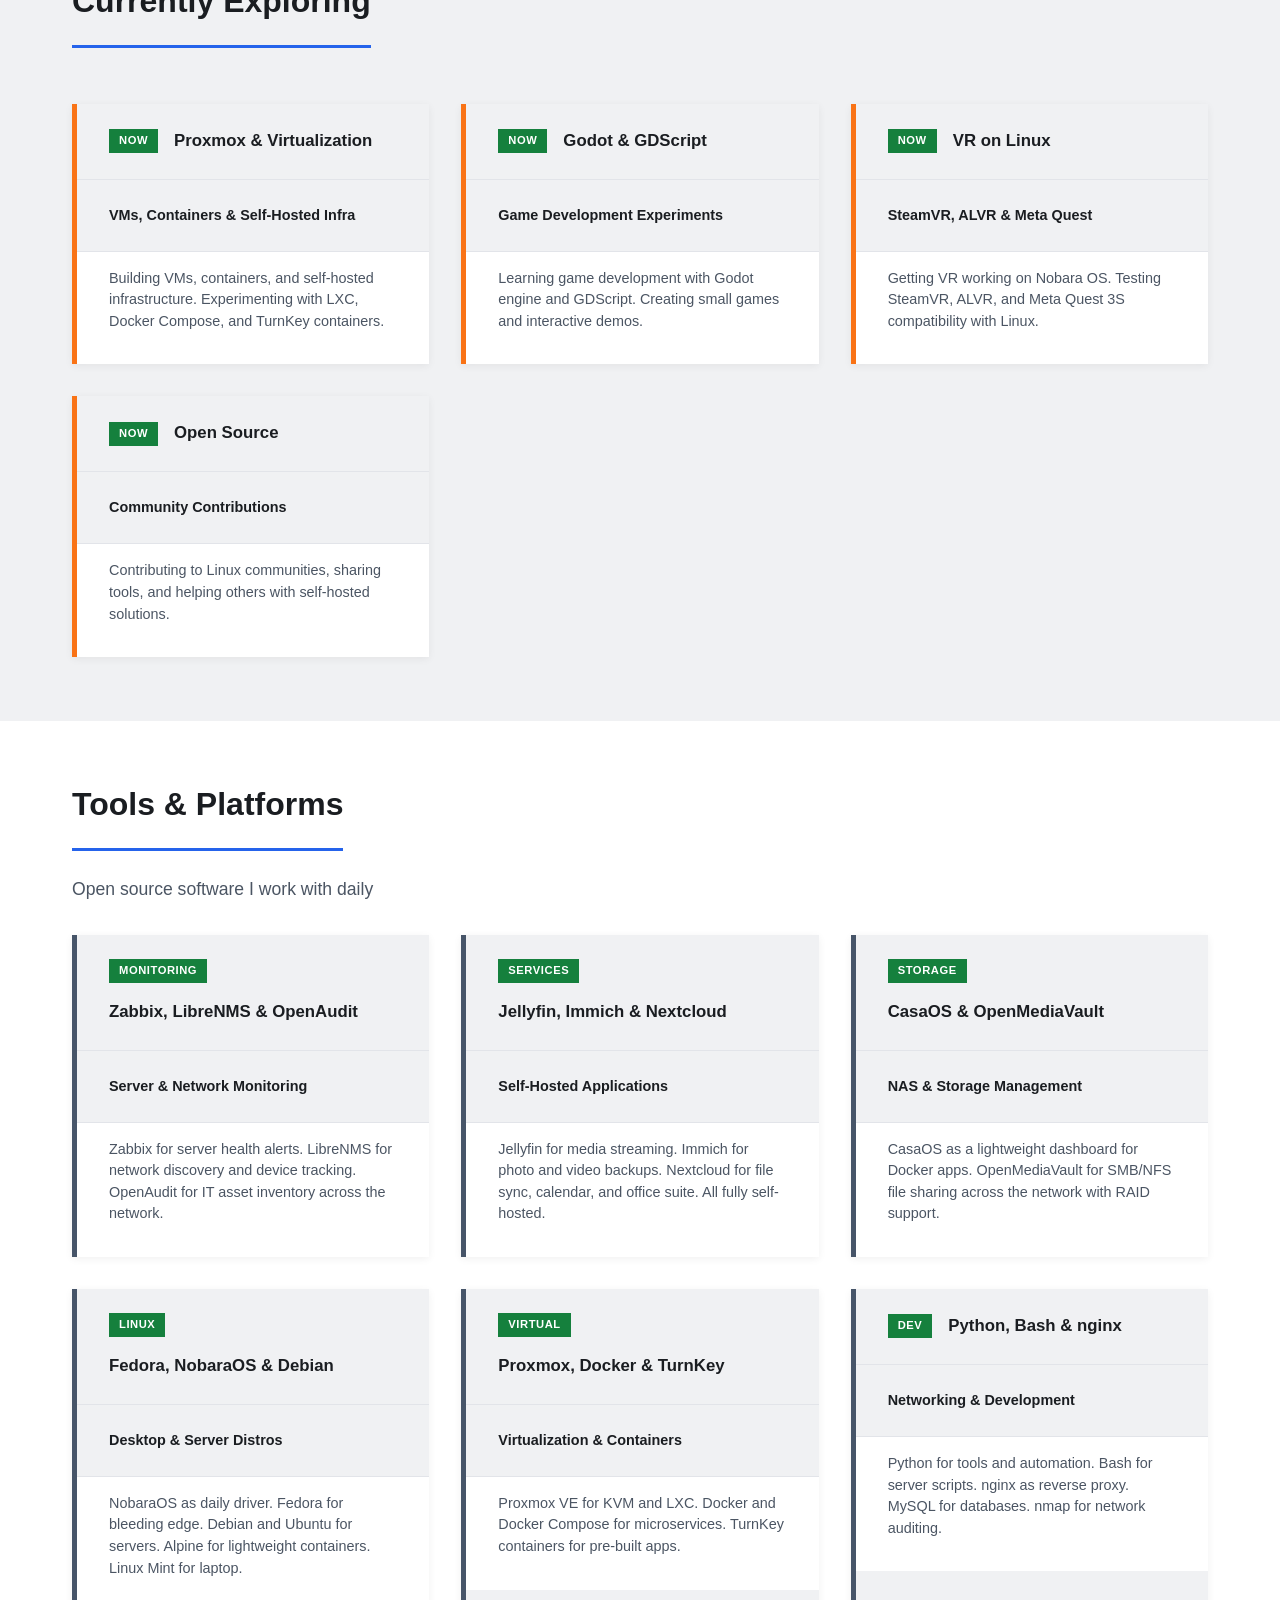
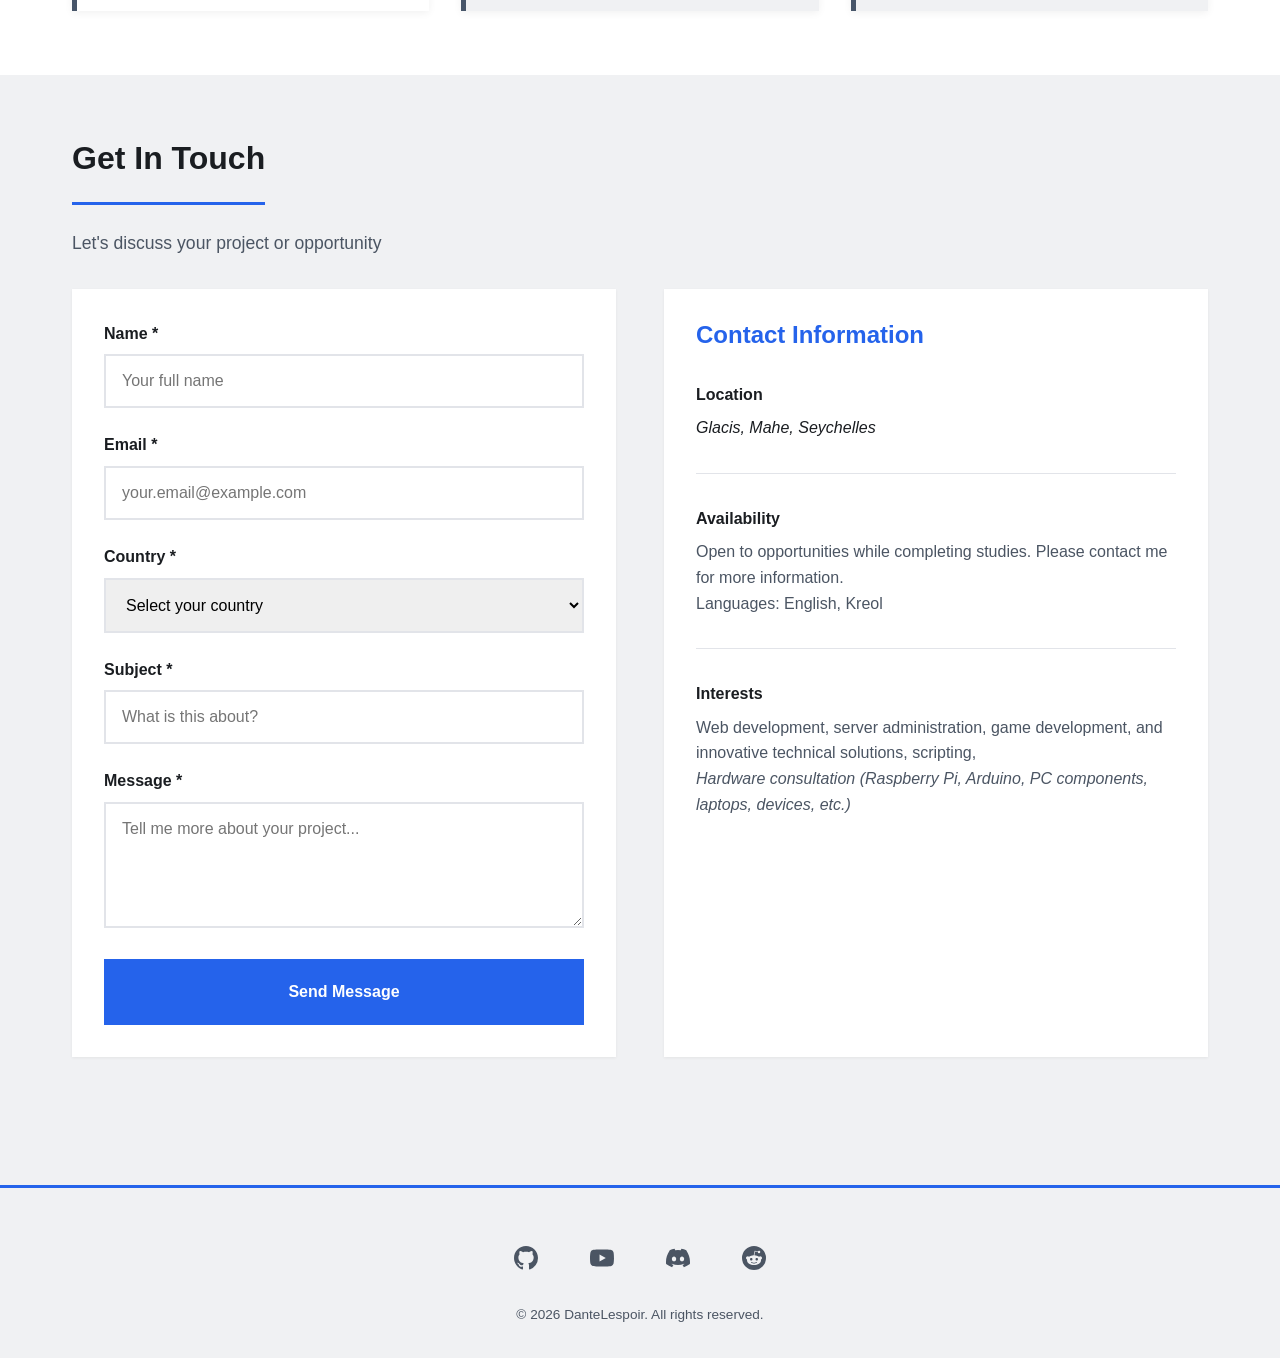
==== commit 4b2dbeb7: "Tone down all content: honest project descriptions, fix creative coding page, remove resume padding" ====
--- a/index.html
+++ b/index.html
@@ -5,10 +5,10 @@
     <meta name="viewport" content="width=device-width, initial-scale=1.0">
     <meta name="description" content="Dante Dominic Lespoir - Web Developer, Linux System Administrator, Game Developer based in Seychelles">
     <meta name="theme-color" content="#3498db">
-    <title>Dante - Full-Stack Developer &amp; System Administrator</title>
+    <title>Dante - IT Student &amp; Developer</title>
     <meta name="robots" content="index, follow">
     <meta property="og:title" content="Dante Dominic Lespoir - Portfolio">
-    <meta property="og:description" content="Full-Stack Developer, Linux Administrator &amp; Game Developer based in Seychelles.">
+    <meta property="og:description" content="IT student in Seychelles working with web dev, Linux servers, and Godot.">
     <meta property="og:type" content="website">
     <link rel="canonical" href="https://dantesit.github.io/Profolio/">
     <link rel="stylesheet" href="styles.css?v=16">
@@ -23,7 +23,7 @@
                 <h1>
                         Dante Dominic Lespoir
                 </h1>
-                <p class="tagline">Full-Stack Developer | Linux Administrator | Game Developer</p>
+                    <p class="tagline">IT Student | Linux &amp; Self-Hosting Hobbyist | Learning Game Dev</p>
             </div>
 
             <div class="theme-switcher" role="group" aria-label="Theme switcher">
@@ -69,10 +69,9 @@
                 <div class="about-grid">
                     <div class="about-text">
                         <p>
-                            I'm a full-stack developer and system administrator based in Seychelles.
-                            Currently studying at the Seychelles Institute of Technology (SIT), where
-                            I work on web development, Linux server administration, and digital
-                            presence management.
+                            I'm an Information Systems Engineering student at SIT
+                            focused on web development and Linux servers. I build things
+                            for myself and learn by doing.
                         </p>
                         <p>
                             My skills range from front-end work with HTML, CSS, and JavaScript to
@@ -260,7 +259,6 @@
                             <li>HTML5</li>
                             <li>CSS3 / Responsive Design</li>
                             <li>JavaScript (ES6+)</li>
-                            <li>React &amp; Frontend Frameworks</li>
                             <li>PHP / MySQL</li>
                             <li>Web Accessibility (WCAG)</li>
                         </ul>
@@ -284,7 +282,7 @@
                             <li>VS Code &amp; Development IDEs</li>
                             <li>Git &amp; Version Control</li>
                             <li>Bash/Shell Scripting</li>
-                            <li>API Development &amp; Integration</li>
+                            <li>Consuming APIs (GitHub API)</li>
                         </ul>
                     </div>
                     <div class="skill-category">
@@ -294,7 +292,7 @@
                             <li>Jellyfin (Media Streaming)</li>
                             <li>Immich (Photo/Video Backup)</li>
                             <li>NextCloud</li>
-                            <li>MariaDB / Database Admin</li>
+                            <li>MariaDB (self-hosted)</li>
                             <li>Networking Tools &amp; nmap</li>
                         </ul>
                     </div>
@@ -340,7 +338,7 @@
                         </div>
                         <div class="project-card-body">
                             <h3><a href="project-web-solutions.html">Web &amp; CMS Solutions</a></h3>
-                            <p>Building scalable database-driven websites and responsive institutional platforms.</p>
+                            <p>PHP/MySQL websites for school and personal projects.</p>
                             <div class="project-tags">
                                 <span>PHP</span><span>MySQL</span><span>CSS3</span>
                             </div>
@@ -530,9 +528,7 @@
                             </div>
                         </div>
                         <p class="exp-desc">
-                            Comprehensive handbook for the Seychelles Institute of Technology
-                            covering Linux essentials, networking, server administration,
-                            and security.
+                            Study guide I wrote for SIT covering Linux and networking basics.
                         </p>
                     </div>
 
--- a/styles.css
+++ b/styles.css
@@ -521,10 +521,15 @@
     display: flex;
     align-items: center;
     justify-content: center;
-    padding: var(--lg);
+    padding: 1rem 1rem 0.5rem;
     color: var(--blue);
     background: var(--light-gray);
     border-bottom: 1px solid var(--border);
+}
+
+.project-card-icon svg {
+    width: 28px;
+    height: 28px;
 }
 
 /* card image areas with gradient backgrounds */
@@ -552,14 +557,16 @@
 
 .hero-bg-github { background: linear-gradient(135deg, #24292e 0%, #0d1117 100%); }
 
-.project-content {
+.project-content,
+.project-card-body {
     padding: var(--lg);
     flex-grow: 1;
     display: flex;
     flex-direction: column;
 }
 
-.project-content h3 {
+.project-content h3,
+.project-card-body h3 {
     color: var(--black);
     margin-bottom: var(--md);
     border: none;
